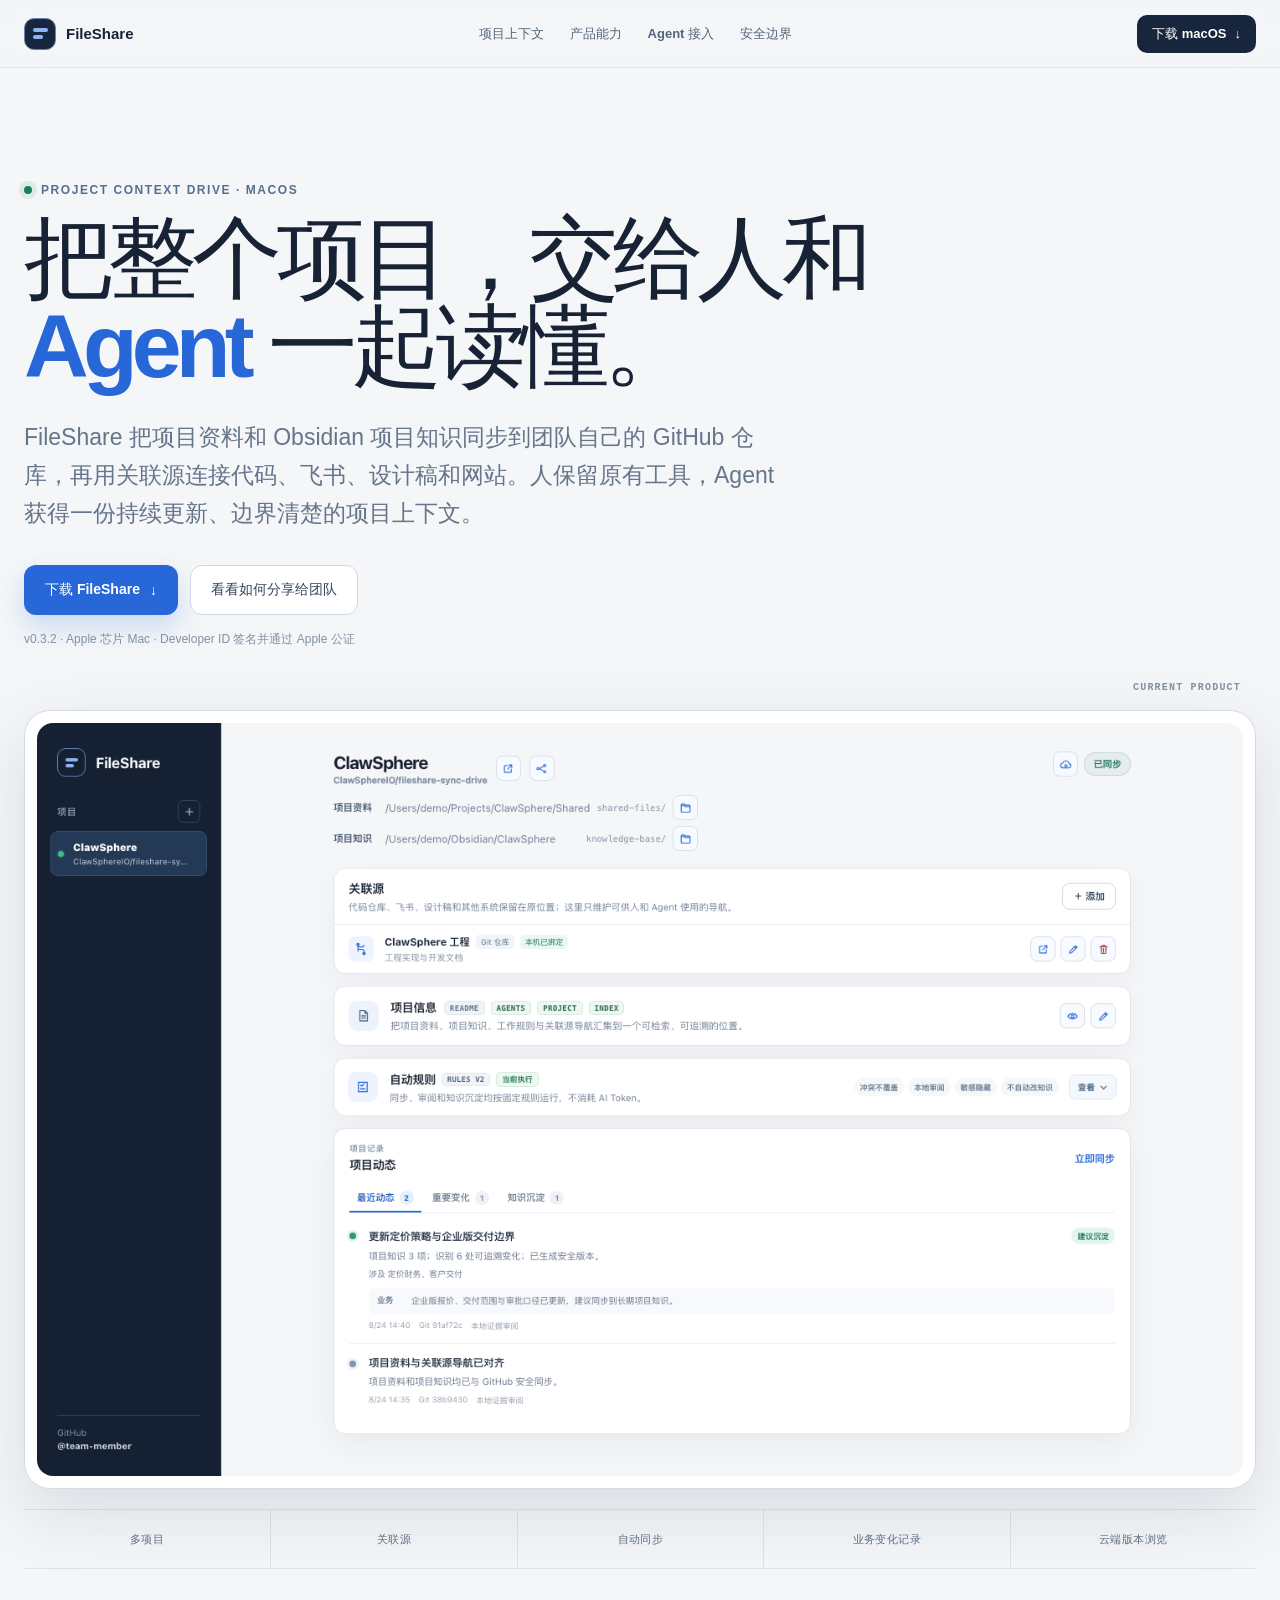
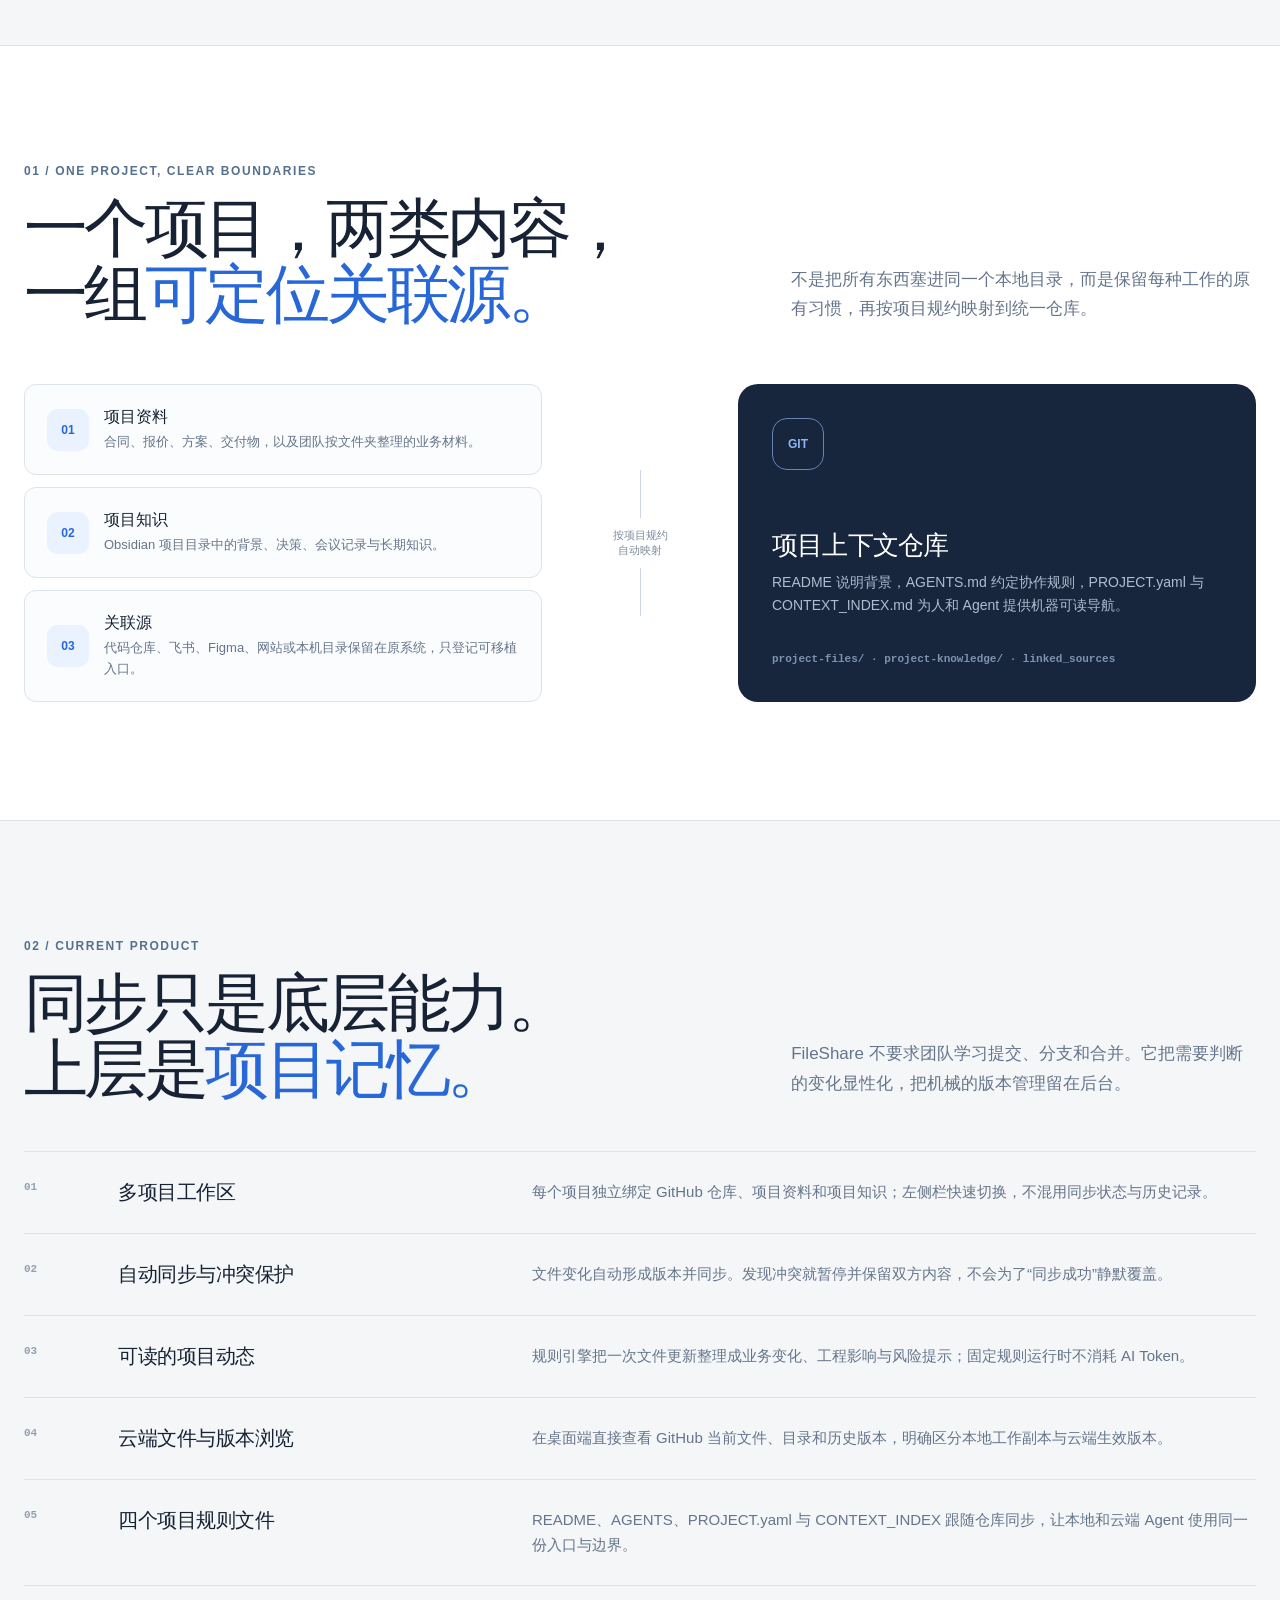
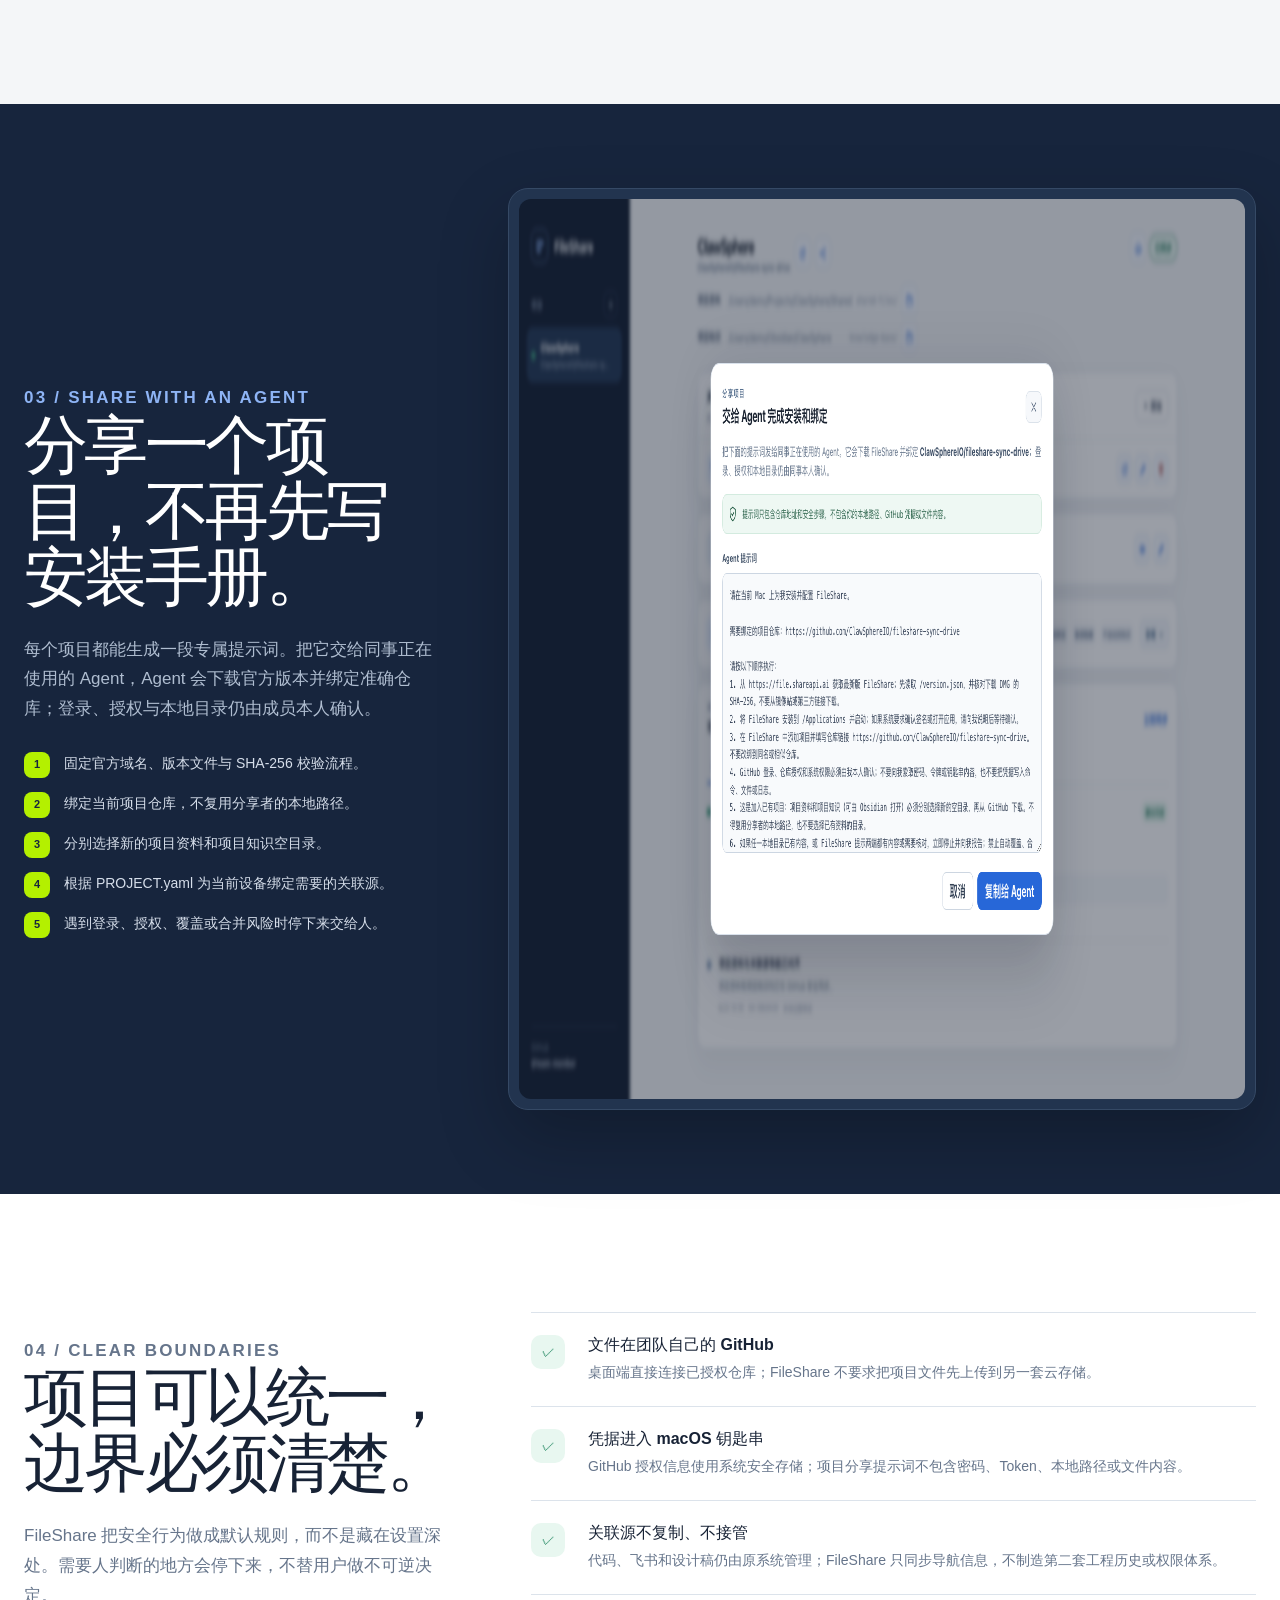
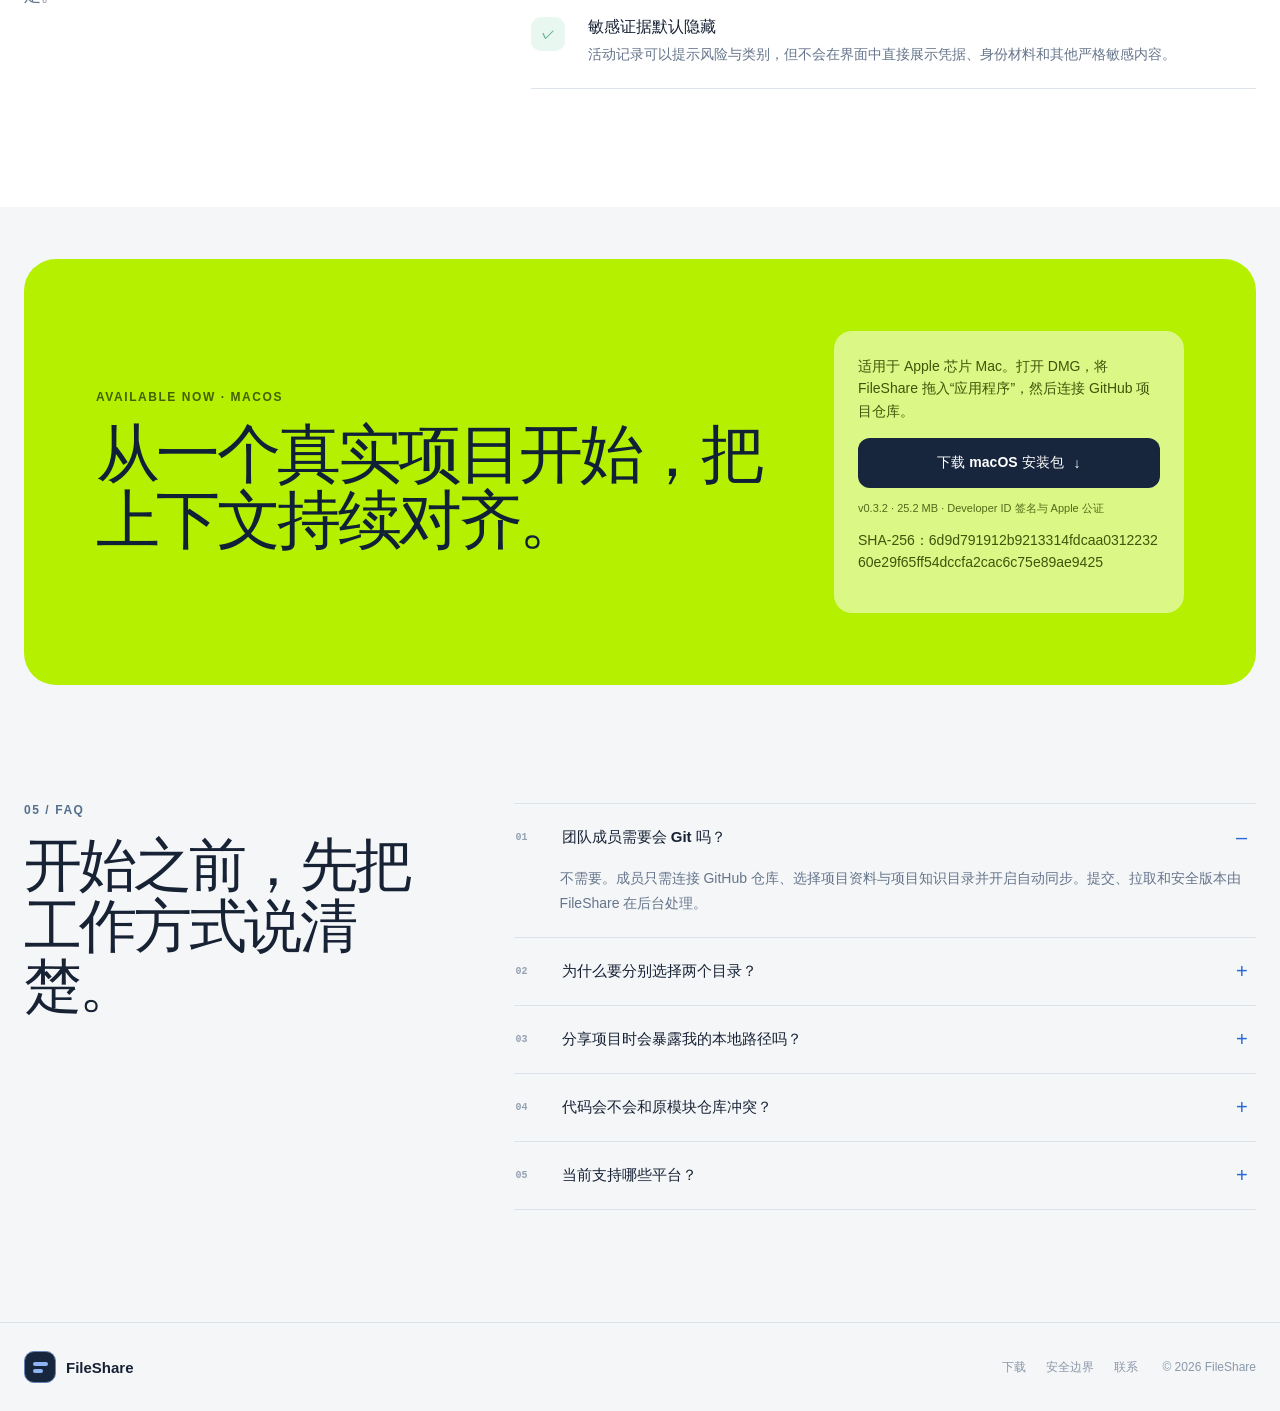
==== index.html @ 705766cf "Publish FileShare 0.3.2" ====
<!doctype html>
<html lang="zh-CN">
  <head>
    <meta charset="utf-8" />
    <meta name="viewport" content="width=device-width, initial-scale=1" />
    <meta
      http-equiv="Content-Security-Policy"
      content="default-src 'none'; style-src 'self'; img-src 'self' data:; connect-src 'self'; base-uri 'none'; form-action 'none'"
    />
    <meta name="referrer" content="no-referrer" />
    <meta name="theme-color" content="#17253d" />
    <meta
      name="description"
      content="FileShare 把项目资料与 Obsidian 项目知识同步到团队自己的 GitHub 仓库，并用关联源连接代码、飞书、设计稿和网站。"
    />
    <meta property="og:title" content="FileShare｜一个项目，一份完整上下文" />
    <meta
      property="og:description"
      content="项目资料、项目知识、项目规则和关联源导航，在同一个 GitHub 项目上下文中持续对齐，供团队成员与 AI Agent 使用。"
    />
    <meta property="og:type" content="website" />
    <meta property="og:locale" content="zh_CN" />
    <meta property="og:image" content="https://file.shareapi.ai/assets/project-overview.png" />
    <meta name="twitter:card" content="summary_large_image" />
    <link rel="icon" href="/favicon.svg" type="image/svg+xml" />
    <link rel="manifest" href="/app.webmanifest" />
    <title>FileShare｜一个项目，一份完整上下文</title>
  <link rel="stylesheet" href="/styles.css">
  </head>
  <body>
    <a class="skip-link" href="#content">跳到主要内容</a>
    <header class="site-header">
      <a class="brand" href="#top" aria-label="FileShare 首页">
        <span class="brand-mark" aria-hidden="true"><i></i><i></i></span>
        <span>FileShare</span>
      </a>
      <nav aria-label="主导航">
        <a href="#context">项目上下文</a>
        <a href="#product">产品能力</a>
        <a href="#agent">Agent 接入</a>
        <a href="#security">安全边界</a>
      </nav>
      <a class="header-download" href="/downloads/FileShare.dmg" download>下载 macOS <span>↓</span></a>
    </header>

    <main id="content">
      <section class="hero" id="top">
        <div class="container">
          <div class="hero-copy">
            <p class="eyebrow">Project context drive · macOS</p>
            <h1>把整个项目，交给人和 <em>Agent</em> 一起读懂。</h1>
            <p class="hero-lead">FileShare 把项目资料和 Obsidian 项目知识同步到团队自己的 GitHub 仓库，再用关联源连接代码、飞书、设计稿和网站。人保留原有工具，Agent 获得一份持续更新、边界清楚的项目上下文。</p>
            <div class="hero-actions">
              <a class="button button-primary" href="/downloads/FileShare.dmg" download>下载 FileShare <span>↓</span></a>
              <a class="button button-secondary" href="#agent">看看如何分享给团队</a>
            </div>
            <p class="release-note">v0.3.2 · Apple 芯片 Mac · Developer ID 签名并通过 Apple 公证</p>
          </div>
          <figure class="product-frame">
            <img src="/assets/project-overview.png" width="1440" height="900" alt="FileShare 当前产品界面，显示 ClawSphere 的项目资料、项目知识、关联源、自动规则与项目动态" />
          </figure>
          <div class="proof-strip" aria-label="当前产品能力">
            <span>多项目</span><span>关联源</span><span>自动同步</span><span>业务变化记录</span><span>云端版本浏览</span>
          </div>
        </div>
      </section>

      <section class="context-section" id="context">
        <div class="container">
          <div class="section-head">
            <div>
              <p class="section-label">01 / One project, clear boundaries</p>
              <h2>一个项目，两类内容，<br />一组<em>可定位关联源。</em></h2>
            </div>
            <p>不是把所有东西塞进同一个本地目录，而是保留每种工作的原有习惯，再按项目规约映射到统一仓库。</p>
          </div>
          <div class="context-map">
            <div class="context-sources">
              <article class="context-card"><span>01</span><div><b>项目资料</b><p>合同、报价、方案、交付物，以及团队按文件夹整理的业务材料。</p></div></article>
              <article class="context-card"><span>02</span><div><b>项目知识</b><p>Obsidian 项目目录中的背景、决策、会议记录与长期知识。</p></div></article>
              <article class="context-card"><span>03</span><div><b>关联源</b><p>代码仓库、飞书、Figma、网站或本机目录保留在原系统，只登记可移植入口。</p></div></article>
            </div>
            <div class="context-route">按项目规约<br />自动映射</div>
            <article class="repository-card">
              <div class="repo-mark">GIT</div>
              <div><h3>项目上下文仓库</h3><p>README 说明背景，AGENTS.md 约定协作规则，PROJECT.yaml 与 CONTEXT_INDEX.md 为人和 Agent 提供机器可读导航。</p></div>
              <small>project-files/ · project-knowledge/ · linked_sources</small>
            </article>
          </div>
        </div>
      </section>

      <section class="features-section" id="product">
        <div class="container">
          <div class="section-head">
            <div><p class="section-label">02 / Current product</p><h2>同步只是底层能力。<br />上层是<em>项目记忆。</em></h2></div>
            <p>FileShare 不要求团队学习提交、分支和合并。它把需要判断的变化显性化，把机械的版本管理留在后台。</p>
          </div>
          <div class="feature-list">
            <article class="feature-row"><span>01</span><h3>多项目工作区</h3><p>每个项目独立绑定 GitHub 仓库、项目资料和项目知识；左侧栏快速切换，不混用同步状态与历史记录。</p></article>
            <article class="feature-row"><span>02</span><h3>自动同步与冲突保护</h3><p>文件变化自动形成版本并同步。发现冲突就暂停并保留双方内容，不会为了“同步成功”静默覆盖。</p></article>
            <article class="feature-row"><span>03</span><h3>可读的项目动态</h3><p>规则引擎把一次文件更新整理成业务变化、工程影响与风险提示；固定规则运行时不消耗 AI Token。</p></article>
            <article class="feature-row"><span>04</span><h3>云端文件与版本浏览</h3><p>在桌面端直接查看 GitHub 当前文件、目录和历史版本，明确区分本地工作副本与云端生效版本。</p></article>
            <article class="feature-row"><span>05</span><h3>四个项目规则文件</h3><p>README、AGENTS、PROJECT.yaml 与 CONTEXT_INDEX 跟随仓库同步，让本地和云端 Agent 使用同一份入口与边界。</p></article>
          </div>
        </div>
      </section>

      <section class="agent-section" id="agent">
        <div class="container agent-grid">
          <div class="agent-copy">
            <p class="section-label">03 / Share with an Agent</p>
            <h2>分享一个项目，不再先写安装手册。</h2>
            <p>每个项目都能生成一段专属提示词。把它交给同事正在使用的 Agent，Agent 会下载官方版本并绑定准确仓库；登录、授权与本地目录仍由成员本人确认。</p>
            <ol class="agent-steps">
              <li>固定官方域名、版本文件与 SHA-256 校验流程。</li>
              <li>绑定当前项目仓库，不复用分享者的本地路径。</li>
              <li>分别选择新的项目资料和项目知识空目录。</li>
              <li>根据 PROJECT.yaml 为当前设备绑定需要的关联源。</li>
              <li>遇到登录、授权、覆盖或合并风险时停下来交给人。</li>
            </ol>
          </div>
          <figure class="agent-shot">
            <img src="/assets/project-agent-share.png" width="1440" height="900" alt="FileShare 项目分享窗口，显示可复制给 Agent 的安全安装与绑定提示词" />
          </figure>
        </div>
      </section>

      <section class="trust-section" id="security">
        <div class="container trust-grid">
          <div class="trust-copy">
            <p class="section-label">04 / Clear boundaries</p>
            <h2>项目可以统一，<br />边界必须清楚。</h2>
            <p>FileShare 把安全行为做成默认规则，而不是藏在设置深处。需要人判断的地方会停下来，不替用户做不可逆决定。</p>
          </div>
          <div class="trust-items">
            <article class="trust-item"><span>✓</span><div><b>文件在团队自己的 GitHub</b><p>桌面端直接连接已授权仓库；FileShare 不要求把项目文件先上传到另一套云存储。</p></div></article>
            <article class="trust-item"><span>✓</span><div><b>凭据进入 macOS 钥匙串</b><p>GitHub 授权信息使用系统安全存储；项目分享提示词不包含密码、Token、本地路径或文件内容。</p></div></article>
            <article class="trust-item"><span>✓</span><div><b>关联源不复制、不接管</b><p>代码、飞书和设计稿仍由原系统管理；FileShare 只同步导航信息，不制造第二套工程历史或权限体系。</p></div></article>
            <article class="trust-item"><span>✓</span><div><b>敏感证据默认隐藏</b><p>活动记录可以提示风险与类别，但不会在界面中直接展示凭据、身份材料和其他严格敏感内容。</p></div></article>
          </div>
        </div>
      </section>

      <section class="download-section" id="download">
        <div class="container">
          <div class="download-panel">
            <div class="download-copy"><p class="section-label">Available now · macOS</p><h2>从一个真实项目开始，把上下文持续对齐。</h2></div>
            <div class="download-action">
              <p>适用于 Apple 芯片 Mac。打开 DMG，将 FileShare 拖入“应用程序”，然后连接 GitHub 项目仓库。</p>
              <a class="button" href="/downloads/FileShare.dmg" download>下载 macOS 安装包 <span>↓</span></a>
              <small>v0.3.2 · 25.2 MB · Developer ID 签名与 Apple 公证</small>
              <p class="checksum">SHA-256：6d9d791912b9213314fdcaa031223260e29f65ff54dccfa2cac6c75e89ae9425</p>
            </div>
          </div>
        </div>
      </section>

      <section class="faq-section" id="faq">
        <div class="container faq-grid">
          <div><p class="section-label">05 / FAQ</p><h2>开始之前，先把工作方式说清楚。</h2></div>
          <div class="faq-list">
            <details open><summary><span>01</span>团队成员需要会 Git 吗？</summary><p>不需要。成员只需连接 GitHub 仓库、选择项目资料与项目知识目录并开启自动同步。提交、拉取和安全版本由 FileShare 在后台处理。</p></details>
            <details><summary><span>02</span>为什么要分别选择两个目录？</summary><p>项目资料对应人类按文件夹整理的业务材料，项目知识对应可由 Obsidian 直接打开的 Markdown 项目目录。两者用途和协作方式不同，但都会进入同一份项目上下文。</p></details>
            <details><summary><span>03</span>分享项目时会暴露我的本地路径吗？</summary><p>不会。分享提示词只包含官方下载安装流程、当前 GitHub 仓库、可移植的关联源地址和安全步骤。新成员在自己的电脑上重新选择两个目录并单独绑定本机来源。</p></details>
            <details><summary><span>04</span>代码会不会和原模块仓库冲突？</summary><p>不会。代码仓库作为关联源保留在原 Git 工作流中，FileShare 不复制代码、不执行工程提交，只通过 PROJECT.yaml 帮助人和 Agent 定位。</p></details>
            <details><summary><span>05</span>当前支持哪些平台？</summary><p>当前正式发布 Apple 芯片 Mac 版本，安装包经过 Developer ID 签名和 Apple 公证。其他平台会在完成同等级别的安装与同步验收后发布。</p></details>
          </div>
        </div>
      </section>
    </main>

    <footer>
      <a class="brand" href="#top"><span class="brand-mark" aria-hidden="true"><i></i><i></i></span><span>FileShare</span></a>
      <div class="footer-links"><a href="/downloads/FileShare.dmg">下载</a><a href="#security">安全边界</a><a href="mailto:github@clawsphere.cn">联系</a></div>
      <span>© 2026 FileShare</span>
    </footer>
  </body>
</html>
---- styles.css ----
:root {
        color-scheme: light;
        font-family:
          Inter, ui-sans-serif, -apple-system, BlinkMacSystemFont, "SF Pro Text",
          "PingFang SC", "Helvetica Neue", sans-serif;
        color: #172235;
        background: #f4f6f8;
        font-synthesis: none;
        --ink: #172235;
        --muted: #66758b;
        --line: #dce3eb;
        --surface: #ffffff;
        --navy: #17253d;
        --navy-soft: #223653;
        --blue: #2767d8;
        --blue-soft: #eaf2ff;
        --green: #16805a;
        --green-soft: #e8f7f0;
        --lime: #b4f000;
        --radius-small: 12px;
        --radius-medium: 20px;
        --radius-large: 32px;
        --shadow: 0 24px 70px rgba(24, 37, 61, 0.12);
      }

      * { box-sizing: border-box; }
      html { scroll-behavior: smooth; }
      body { margin: 0; min-width: 320px; background: #f4f6f8; }
      body, button, a { -webkit-font-smoothing: antialiased; }
      a { color: inherit; }
      img { max-width: 100%; }
      .skip-link { position: fixed; top: -80px; left: 20px; z-index: 20; padding: 10px 14px; color: #fff; background: var(--navy); border-radius: 8px; }
      .skip-link:focus { top: 16px; }
      .container { width: min(calc(100% - 48px), 1240px); margin-inline: auto; }
      .site-header {
        position: sticky;
        top: 0;
        z-index: 10;
        display: flex;
        align-items: center;
        justify-content: space-between;
        min-height: 68px;
        padding: 0 max(24px, calc((100vw - 1240px) / 2));
        border-bottom: 1px solid rgba(220, 227, 235, 0.82);
        background: rgba(244, 246, 248, 0.9);
        backdrop-filter: blur(18px);
      }
      .brand { display: inline-flex; align-items: center; gap: 10px; color: var(--ink); font-size: 15px; font-weight: 800; text-decoration: none; }
      .brand-mark { width: 32px; height: 32px; display: grid; place-content: center; gap: 3px; border: 1px solid #6684b6; border-radius: 10px; background: var(--navy); }
      .brand-mark i { display: block; width: 15px; height: 4px; border-radius: 4px; background: #8eb4f5; }
      .brand-mark i:last-child { width: 10px; }
      nav { display: flex; align-items: center; gap: 26px; }
      nav a { color: #56657a; font-size: 13px; font-weight: 650; text-decoration: none; }
      nav a:hover { color: var(--ink); }
      .header-download { min-height: 38px; padding: 0 15px; display: inline-flex; align-items: center; gap: 8px; color: #fff; background: var(--navy); border-radius: 10px; font-size: 13px; font-weight: 760; text-decoration: none; }
      .header-download:hover { background: #243957; }
      a:focus-visible, summary:focus-visible { outline: 3px solid rgba(39, 103, 216, 0.28); outline-offset: 3px; }

      .hero { padding: clamp(74px, 9vw, 128px) 0 76px; overflow: hidden; }
      .hero-copy { max-width: 970px; }
      .eyebrow, .section-label { margin: 0 0 18px; color: #55708f; font-size: 12px; font-weight: 820; letter-spacing: 0.13em; text-transform: uppercase; }
      .eyebrow { display: flex; align-items: center; gap: 9px; }
      .eyebrow::before { content: ""; width: 8px; height: 8px; border-radius: 50%; background: var(--green); box-shadow: 0 0 0 5px rgba(22, 128, 90, 0.1); }
      h1, h2, h3, p { margin-top: 0; }
      h1 { max-width: 950px; margin-bottom: 28px; font-size: clamp(48px, 7vw, 92px); line-height: 0.98; letter-spacing: -0.065em; }
      h1 em, h2 em { color: var(--blue); font-style: normal; }
      .hero-lead { max-width: 760px; margin-bottom: 32px; color: var(--muted); font-size: clamp(18px, 2vw, 23px); line-height: 1.65; }
      .hero-actions { display: flex; align-items: center; gap: 12px; flex-wrap: wrap; }
      .button { min-height: 50px; padding: 0 20px; display: inline-flex; align-items: center; justify-content: center; gap: 10px; border: 1px solid transparent; border-radius: 12px; font-size: 14px; font-weight: 780; text-decoration: none; transition: transform 150ms ease, background 150ms ease, border-color 150ms ease; }
      .button:hover { transform: translateY(-1px); }
      .button-primary { color: #fff; background: var(--blue); box-shadow: 0 12px 26px rgba(39, 103, 216, 0.2); }
      .button-primary:hover { background: #205bbf; }
      .button-secondary { color: #35465d; background: #fff; border-color: #cfd8e3; }
      .button-secondary:hover { border-color: #9fb2c8; }
      .release-note { margin: 16px 0 0; color: #8390a1; font-size: 12px; }
      .product-frame { position: relative; margin: 62px 0 0; padding: 12px; border: 1px solid #d4dce6; border-radius: 26px; background: #fff; box-shadow: var(--shadow); }
      .product-frame::before { content: "CURRENT PRODUCT"; position: absolute; top: -28px; right: 14px; color: #8390a1; font: 740 10px/1 ui-monospace, SFMono-Regular, Menlo, monospace; letter-spacing: 0.12em; }
      .product-frame img { display: block; width: 100%; height: auto; border-radius: 16px; background: #eef2f6; }
      .proof-strip { margin-top: 20px; display: grid; grid-template-columns: repeat(5, 1fr); border-block: 1px solid var(--line); }
      .proof-strip span { min-height: 58px; display: grid; place-content: center; color: #617087; border-left: 1px solid var(--line); font-size: 11px; font-weight: 760; letter-spacing: 0.04em; white-space: nowrap; }
      .proof-strip span:first-child { border-left: 0; }

      section { scroll-margin-top: 76px; }
      .section-head { display: grid; grid-template-columns: minmax(0, 1.2fr) minmax(300px, 0.8fr); gap: 70px; align-items: end; }
      .section-head h2, .agent-copy h2, .trust-copy h2, .download-copy h2 { margin-bottom: 0; font-size: clamp(38px, 5vw, 66px); line-height: 1.03; letter-spacing: -0.055em; }
      .section-head > p { margin-bottom: 4px; color: var(--muted); font-size: 17px; line-height: 1.75; }

      .context-section { padding: 118px 0; background: #fff; border-block: 1px solid var(--line); }
      .context-map { margin-top: 56px; display: grid; grid-template-columns: minmax(0, 1fr) 160px minmax(0, 1fr); gap: 18px; align-items: stretch; }
      .context-sources { display: grid; gap: 12px; }
      .context-card { padding: 22px; display: grid; grid-template-columns: 42px minmax(0, 1fr); gap: 15px; align-items: center; border: 1px solid var(--line); border-radius: var(--radius-small); background: #fbfcfd; }
      .context-card > span { width: 42px; height: 42px; display: grid; place-content: center; color: var(--blue); background: var(--blue-soft); border-radius: 11px; font-size: 12px; font-weight: 840; }
      .context-card b { display: block; font-size: 16px; }
      .context-card p { margin: 4px 0 0; color: var(--muted); font-size: 13px; line-height: 1.55; }
      .context-route { display: grid; place-content: center; justify-items: center; gap: 10px; color: #7c8b9f; font-size: 11px; font-weight: 750; text-align: center; }
      .context-route::before, .context-route::after { content: ""; width: 1px; height: 48px; background: #cbd6e2; }
      .repository-card { padding: 34px; display: flex; flex-direction: column; justify-content: space-between; border-radius: var(--radius-medium); color: #fff; background: var(--navy); }
      .repository-card .repo-mark { width: 52px; height: 52px; display: grid; place-content: center; border: 1px solid #6684b6; border-radius: 15px; color: #8eb4f5; font-size: 12px; font-weight: 840; }
      .repository-card h3 { margin: 38px 0 8px; font-size: 26px; letter-spacing: -0.03em; }
      .repository-card p { color: #afbdd0; font-size: 14px; line-height: 1.65; }
      .repository-card small { color: #7f93ae; font: 650 11px/1.5 ui-monospace, SFMono-Regular, Menlo, monospace; }

      .features-section { padding: 118px 0; }
      .feature-list { margin-top: 48px; border-top: 1px solid var(--line); }
      .feature-row { padding: 27px 0; display: grid; grid-template-columns: 70px minmax(220px, 0.7fr) minmax(300px, 1.3fr); gap: 24px; border-bottom: 1px solid var(--line); }
      .feature-row > span { color: #95a1b1; font: 700 11px/1.5 ui-monospace, SFMono-Regular, Menlo, monospace; }
      .feature-row h3 { margin: 0; font-size: 20px; letter-spacing: -0.025em; }
      .feature-row p { margin: 0; color: var(--muted); font-size: 15px; line-height: 1.7; }

      .agent-section { padding: 84px 0; color: #fff; background: var(--navy); }
      .agent-grid { display: grid; grid-template-columns: minmax(320px, 0.72fr) minmax(0, 1.28fr); gap: 64px; align-items: center; }
      .agent-copy .section-label { color: #8eb4f5; }
      .agent-copy h2 { max-width: 540px; }
      .agent-copy > p { margin: 24px 0 0; color: #afbdd0; font-size: 17px; line-height: 1.75; }
      .agent-steps { margin: 28px 0 0; padding: 0; display: grid; gap: 14px; list-style: none; counter-reset: agent; }
      .agent-steps li { counter-increment: agent; display: grid; grid-template-columns: 28px minmax(0, 1fr); gap: 12px; color: #d6deea; font-size: 14px; line-height: 1.6; }
      .agent-steps li::before { content: counter(agent); width: 26px; height: 26px; display: grid; place-content: center; color: #17253d; background: var(--lime); border-radius: 8px; font-size: 11px; font-weight: 850; }
      .agent-shot { margin: 0; padding: 10px; border: 1px solid #354965; border-radius: 20px; background: #22344f; box-shadow: 0 28px 70px rgba(0, 0, 0, 0.24); }
      .agent-shot img { display: block; width: 100%; border-radius: 12px; }

      .trust-section { padding: 118px 0; background: #fff; }
      .trust-grid { display: grid; grid-template-columns: minmax(300px, 0.75fr) minmax(0, 1.25fr); gap: 72px; }
      .trust-copy p { margin: 24px 0 0; color: var(--muted); font-size: 17px; line-height: 1.75; }
      .trust-items { border-top: 1px solid var(--line); }
      .trust-item { padding: 22px 0; display: grid; grid-template-columns: 42px minmax(0, 1fr); gap: 15px; border-bottom: 1px solid var(--line); }
      .trust-item > span { width: 34px; height: 34px; display: grid; place-content: center; color: var(--green); background: var(--green-soft); border-radius: 10px; font-size: 13px; font-weight: 850; }
      .trust-item b { display: block; font-size: 16px; }
      .trust-item p { margin: 5px 0 0; color: var(--muted); font-size: 14px; line-height: 1.65; }

      .download-section { padding: 52px 0 118px; }
      .download-panel { padding: clamp(34px, 6vw, 72px); display: grid; grid-template-columns: minmax(0, 1fr) 350px; gap: 60px; align-items: center; border-radius: var(--radius-large); color: #102037; background: var(--lime); }
      .download-copy .section-label { color: #456000; }
      .download-copy h2 { max-width: 690px; }
      .download-action { padding: 24px; border-radius: 18px; background: rgba(255, 255, 255, 0.52); }
      .download-action p { margin-bottom: 16px; color: #3f550a; font-size: 14px; line-height: 1.6; }
      .download-action .button { width: 100%; color: #fff; background: var(--navy); }
      .download-action small { display: block; margin-top: 12px; color: #536b1b; font-size: 11px; line-height: 1.5; }
      .checksum { margin: 12px 0 0; color: #668328; font-size: 9px; line-height: 1.5; word-break: break-all; }

      .faq-section { padding: 0 0 112px; }
      .faq-grid { display: grid; grid-template-columns: minmax(280px, 0.72fr) minmax(0, 1.28fr); gap: 72px; }
      .faq-grid h2 { max-width: 500px; margin: 0; font-size: clamp(36px, 4.5vw, 60px); line-height: 1.05; letter-spacing: -0.05em; }
      .faq-list { border-top: 1px solid var(--line); }
      details { border-bottom: 1px solid var(--line); }
      summary { padding: 22px 2px; display: grid; grid-template-columns: 34px minmax(0, 1fr) 18px; gap: 12px; align-items: center; cursor: pointer; font-size: 15px; font-weight: 740; list-style: none; }
      summary::-webkit-details-marker { display: none; }
      summary span { color: #95a1b1; font: 700 10px/1 ui-monospace, SFMono-Regular, Menlo, monospace; }
      summary::after { content: "+"; color: var(--blue); font-size: 20px; font-weight: 500; }
      details[open] summary::after { content: "–"; }
      details p { margin: -5px 0 22px 46px; color: var(--muted); font-size: 14px; line-height: 1.75; }

      footer { padding: 28px max(24px, calc((100vw - 1240px) / 2)); display: grid; grid-template-columns: 1fr auto auto; gap: 24px; align-items: center; color: #8b98a9; border-top: 1px solid var(--line); font-size: 12px; }
      .footer-links { display: flex; gap: 20px; }
      .footer-links a { text-decoration: none; }
      .footer-links a:hover { color: var(--ink); }

      @media (max-width: 900px) {
        nav { display: none; }
        .section-head, .agent-grid, .trust-grid, .download-panel, .faq-grid { grid-template-columns: 1fr; gap: 34px; }
        .context-map { grid-template-columns: 1fr; }
        .context-route { grid-template-columns: 48px auto 48px; }
        .context-route::before, .context-route::after { width: 48px; height: 1px; }
        .feature-row { grid-template-columns: 44px minmax(220px, 0.7fr) minmax(260px, 1.3fr); }
        .proof-strip { grid-template-columns: repeat(3, 1fr); }
        .proof-strip span:nth-child(4) { border-left: 0; }
        .download-action { max-width: 500px; }
      }
      @media (max-width: 700px) {
        .feature-row { grid-template-columns: 38px minmax(0, 1fr); gap: 14px; }
        .feature-row p { grid-column: 2; }
      }
      @media (max-width: 620px) {
        .container { width: min(calc(100% - 32px), 1240px); }
        .site-header { min-height: 60px; padding-inline: 16px; }
        .brand { font-size: 14px; }
        .header-download { min-height: 36px; padding-inline: 12px; font-size: 12px; }
        .hero { padding-top: 64px; }
        h1 { font-size: clamp(43px, 15vw, 64px); }
        .hero-lead { font-size: 17px; }
        .hero-actions .button { width: 100%; }
        .product-frame { margin-top: 50px; padding: 6px; border-radius: 17px; }
        .product-frame img { border-radius: 11px; }
        .proof-strip { grid-template-columns: 1fr 1fr; }
        .proof-strip span:nth-child(odd) { border-left: 0; }
        .proof-strip span:nth-child(4) { border-left: 1px solid var(--line); }
        .context-section, .features-section, .trust-section { padding: 84px 0; }
        .feature-row h3 { font-size: 18px; }
        .agent-section { padding: 72px 0; }
        .download-section { padding-bottom: 84px; }
        .download-panel { padding: 30px 22px; border-radius: 22px; }
        details p { margin-left: 0; }
        footer { grid-template-columns: 1fr; }
      }
      @media (prefers-reduced-motion: reduce) {
        html { scroll-behavior: auto; }
        .button { transition: none; }
      }
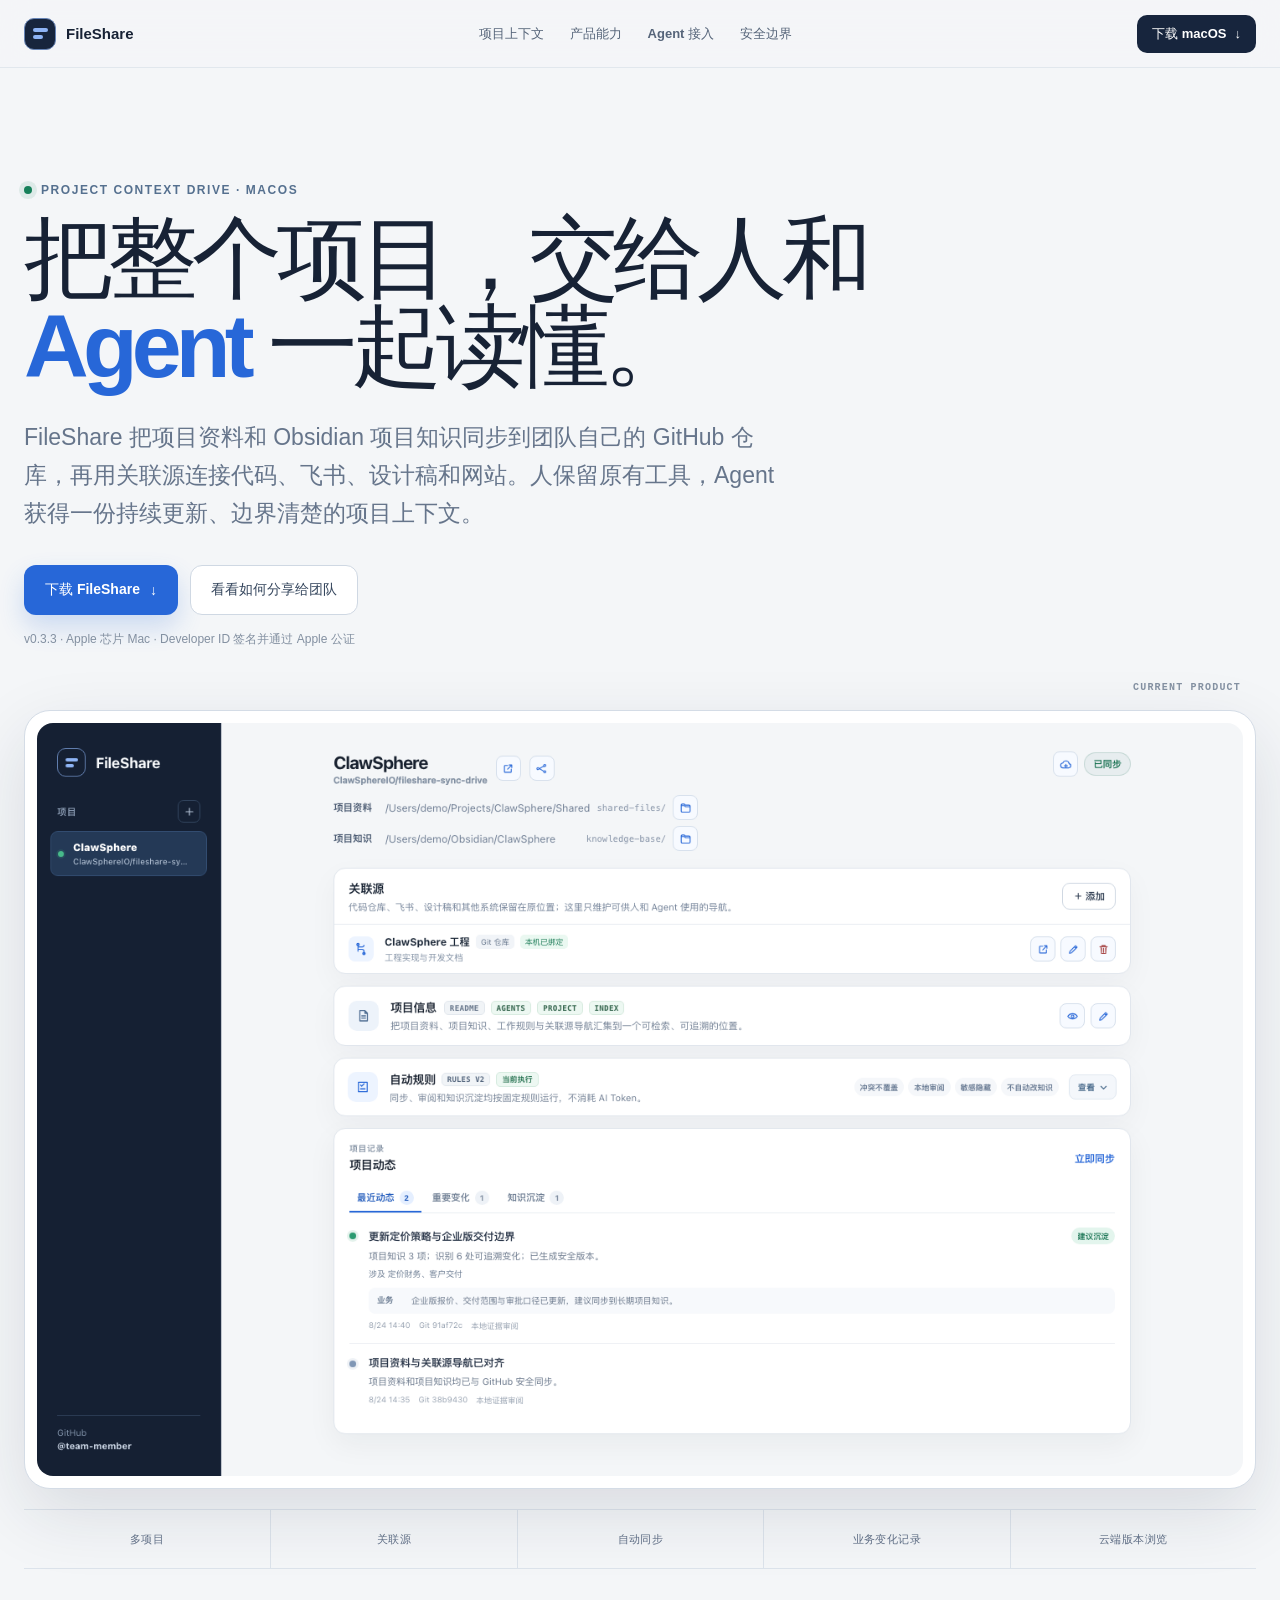
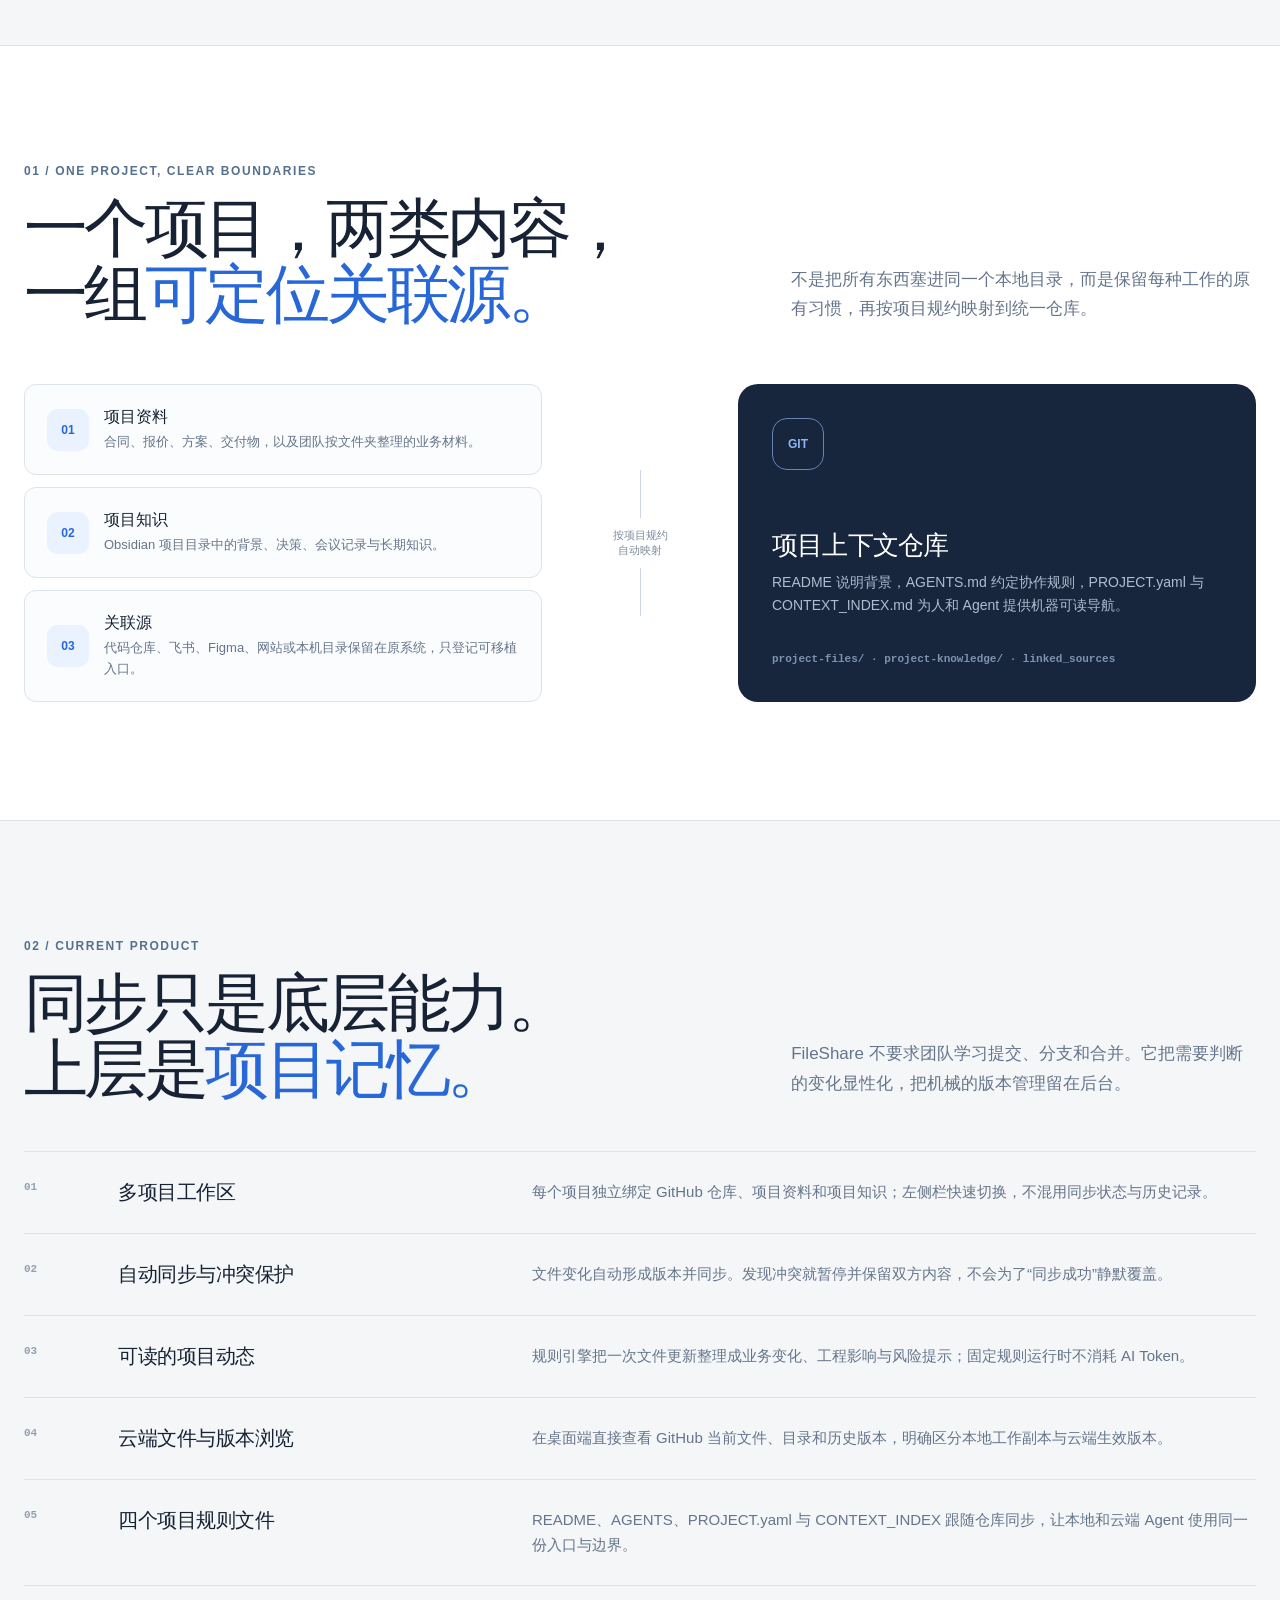
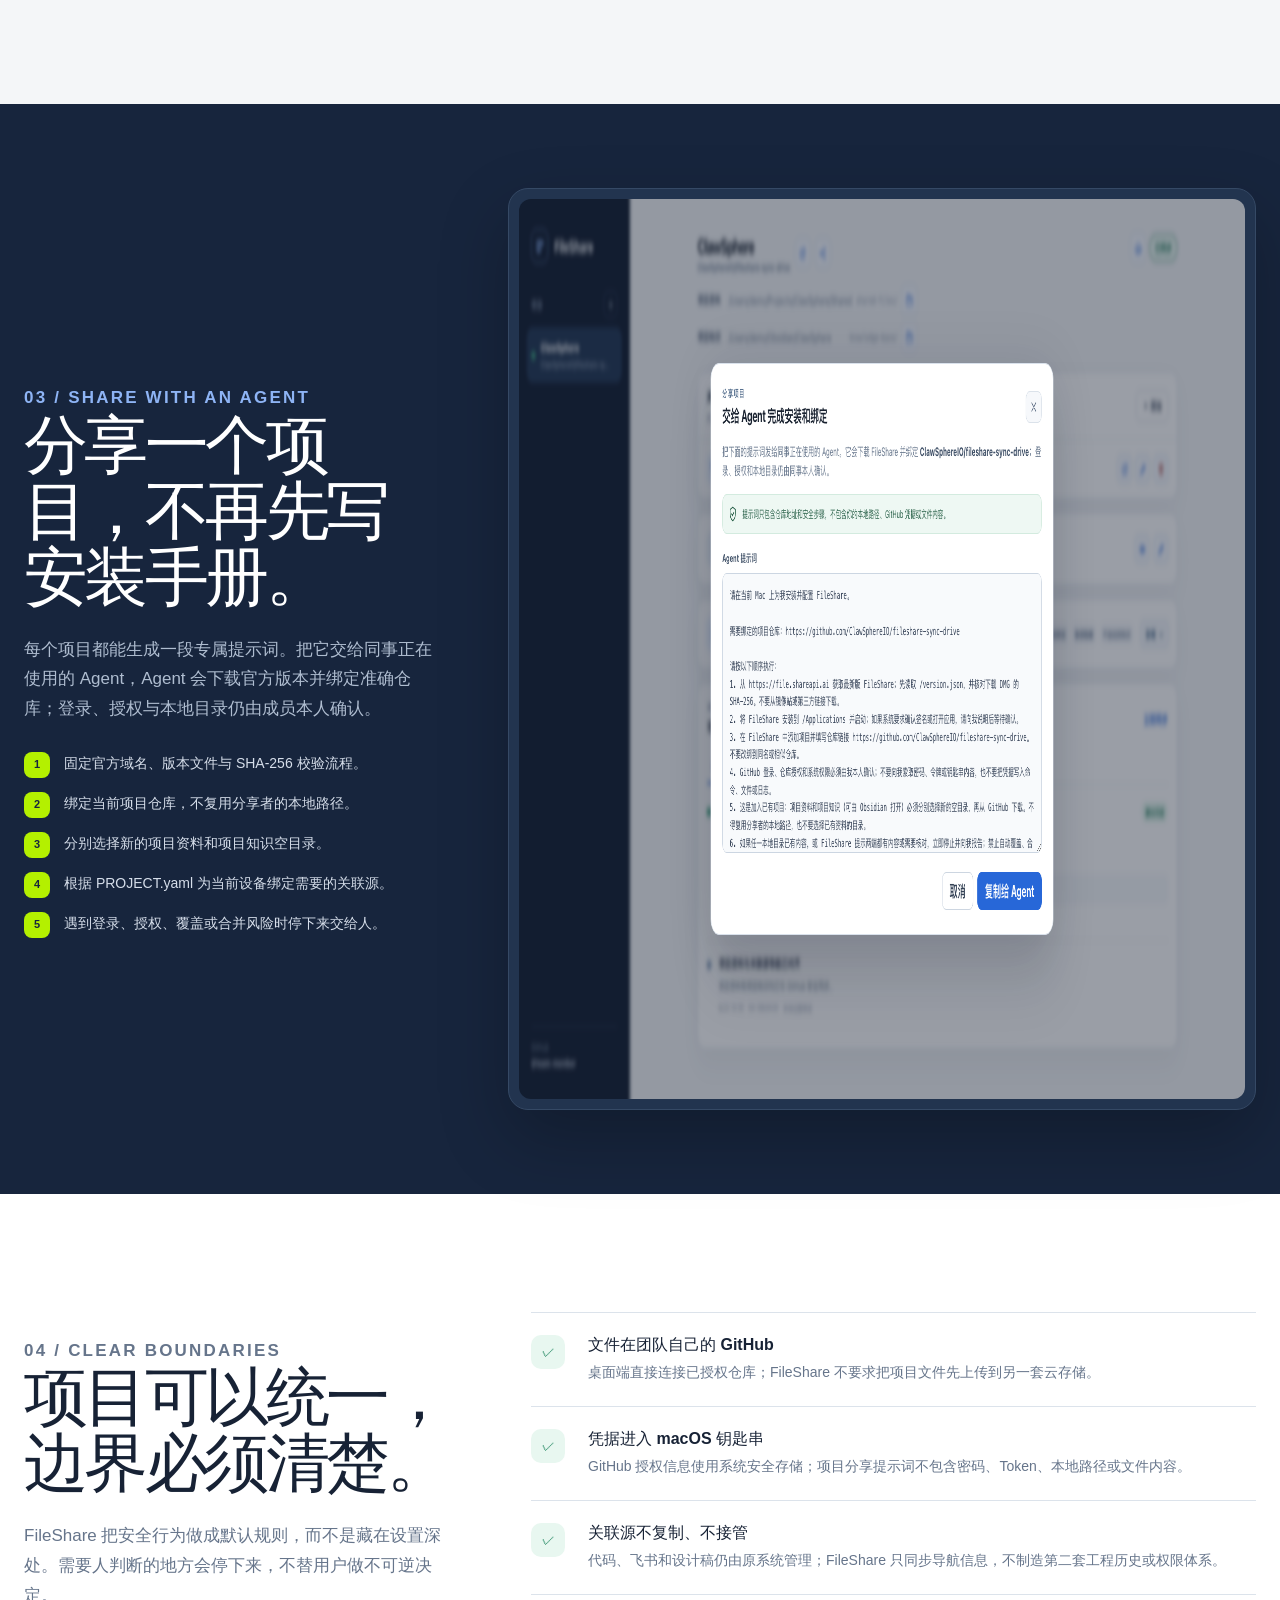
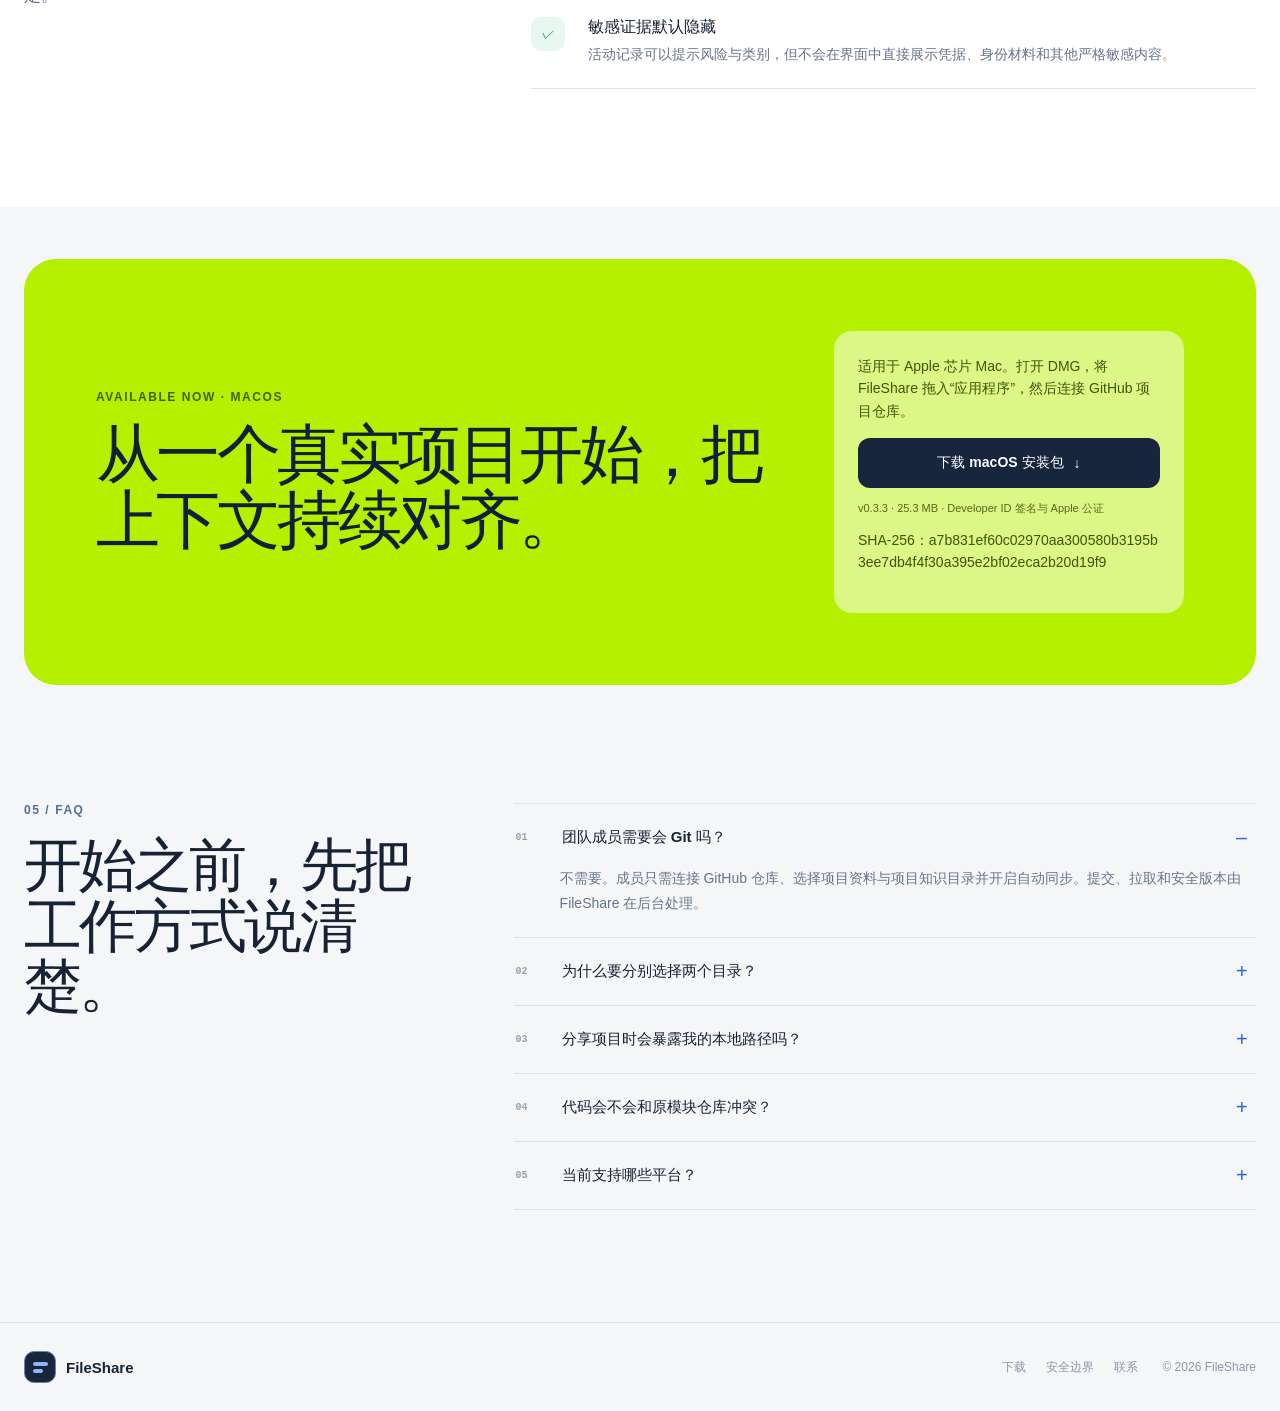
==== commit 29ffd1c5: "Publish FileShare 0.3.3" ====
--- a/index.html
+++ b/index.html
@@ -54,7 +54,7 @@
               <a class="button button-primary" href="/downloads/FileShare.dmg" download>下载 FileShare <span>↓</span></a>
               <a class="button button-secondary" href="#agent">看看如何分享给团队</a>
             </div>
-            <p class="release-note">v0.3.2 · Apple 芯片 Mac · Developer ID 签名并通过 Apple 公证</p>
+            <p class="release-note">v0.3.3 · Apple 芯片 Mac · Developer ID 签名并通过 Apple 公证</p>
           </div>
           <figure class="product-frame">
             <img src="/assets/project-overview.png" width="1440" height="900" alt="FileShare 当前产品界面，显示 ClawSphere 的项目资料、项目知识、关联源、自动规则与项目动态" />
@@ -149,8 +149,8 @@
             <div class="download-action">
               <p>适用于 Apple 芯片 Mac。打开 DMG，将 FileShare 拖入“应用程序”，然后连接 GitHub 项目仓库。</p>
               <a class="button" href="/downloads/FileShare.dmg" download>下载 macOS 安装包 <span>↓</span></a>
-              <small>v0.3.2 · 25.2 MB · Developer ID 签名与 Apple 公证</small>
-              <p class="checksum">SHA-256：6d9d791912b9213314fdcaa031223260e29f65ff54dccfa2cac6c75e89ae9425</p>
+              <small>v0.3.3 · 25.3 MB · Developer ID 签名与 Apple 公证</small>
+              <p class="checksum">SHA-256：a7b831ef60c02970aa300580b3195b3ee7db4f4f30a395e2bf02eca2b20d19f9</p>
             </div>
           </div>
         </div>
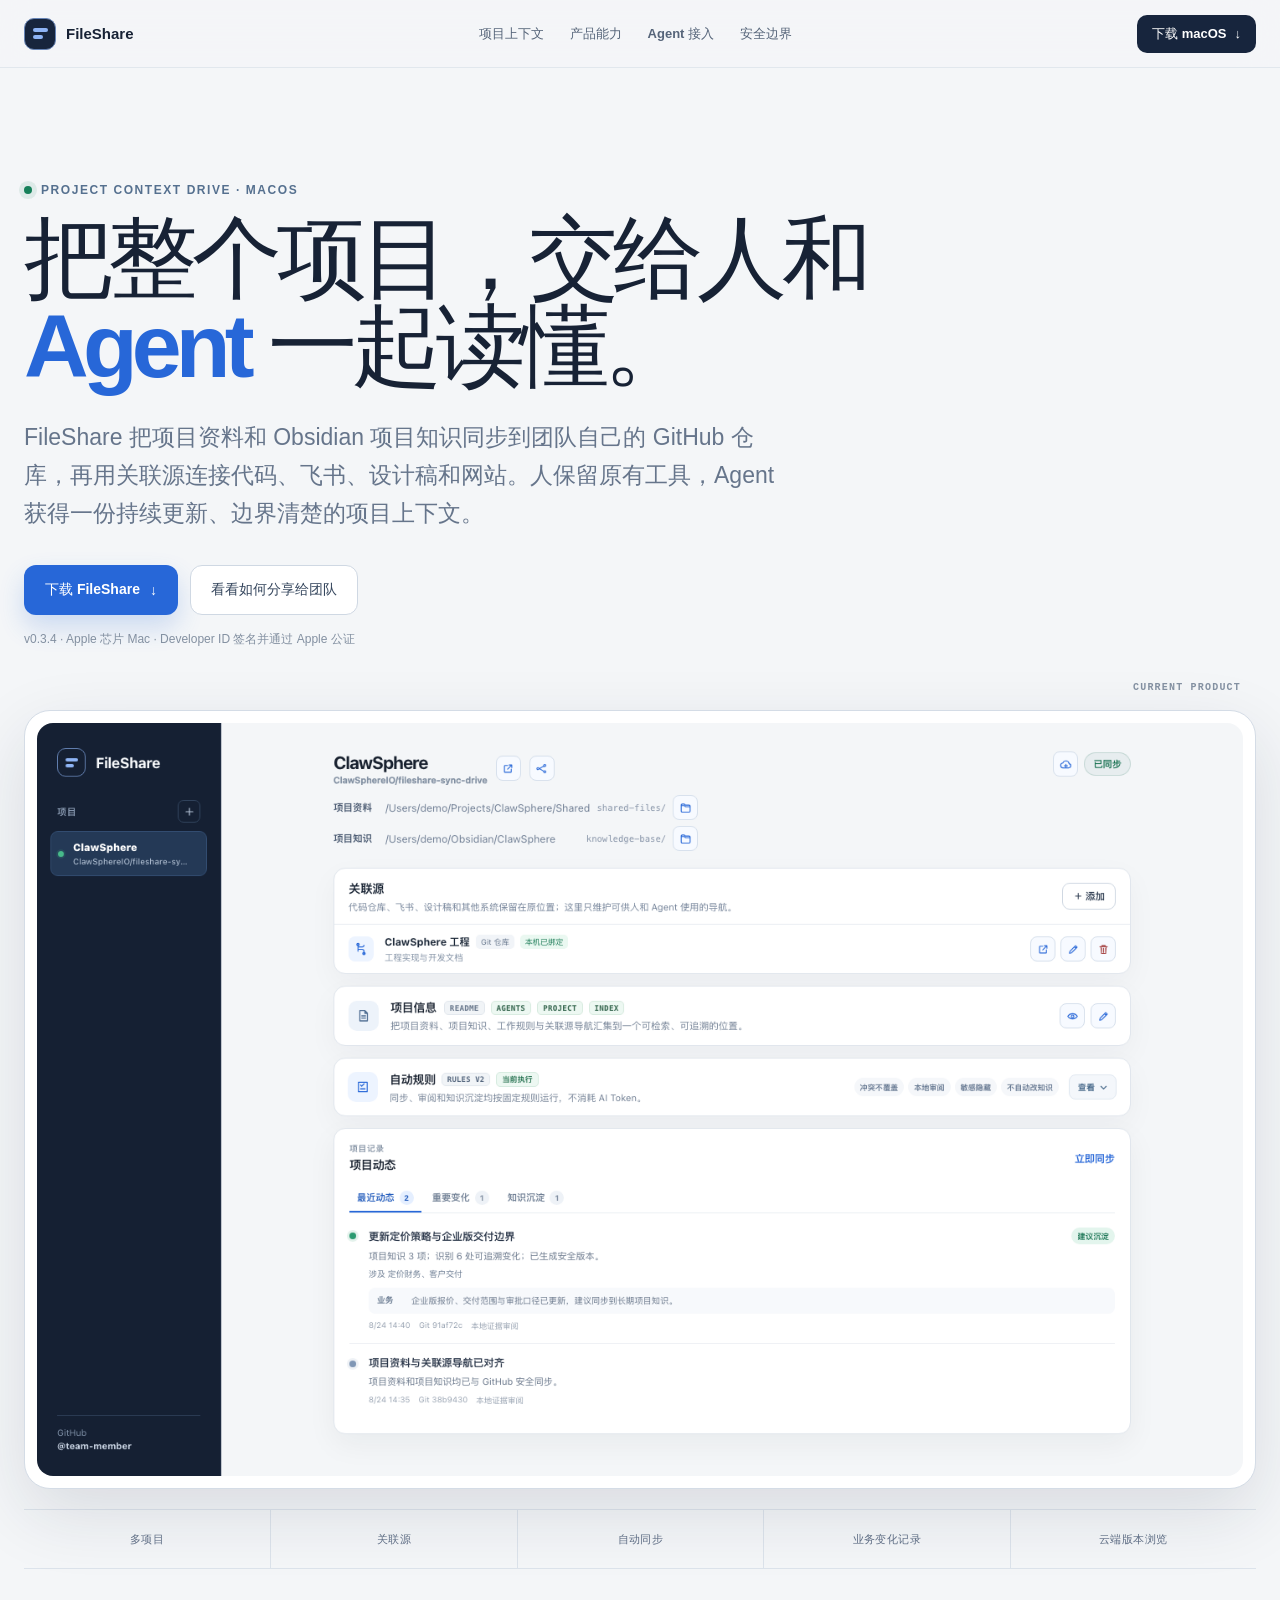
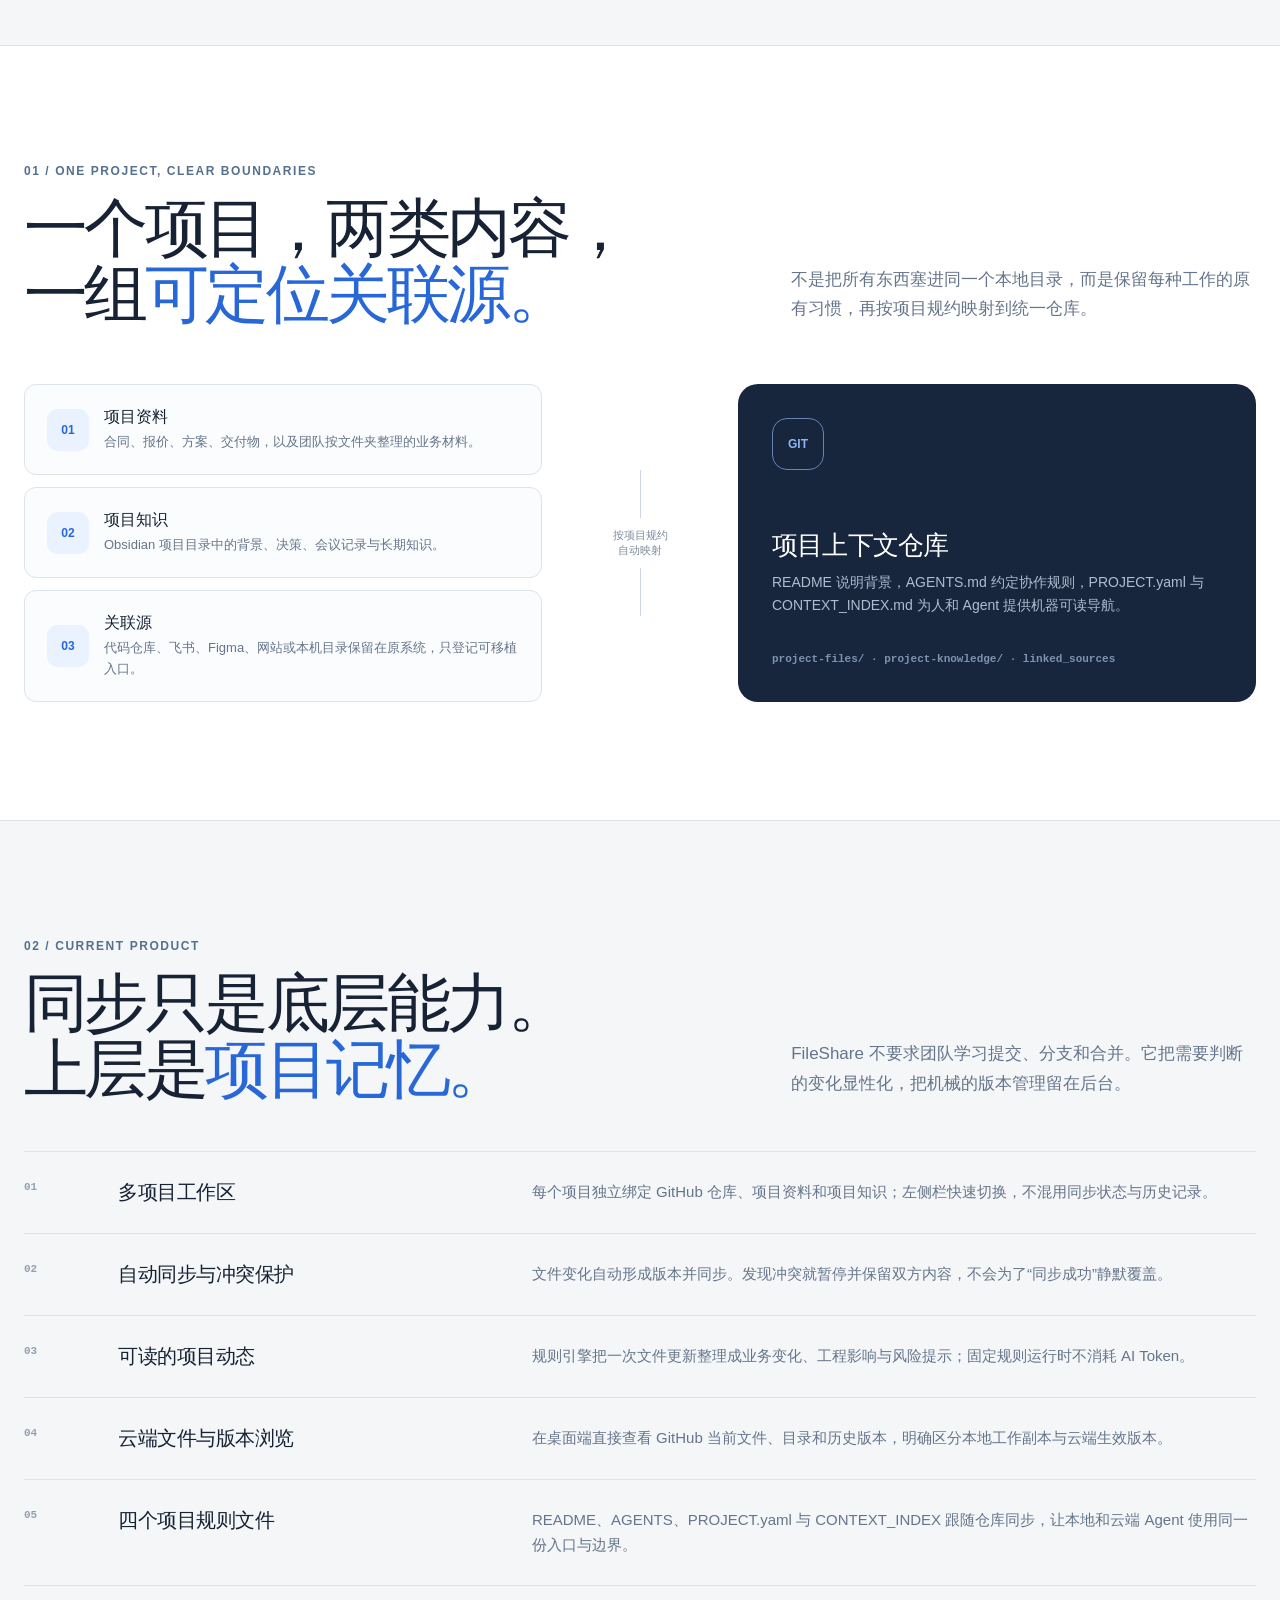
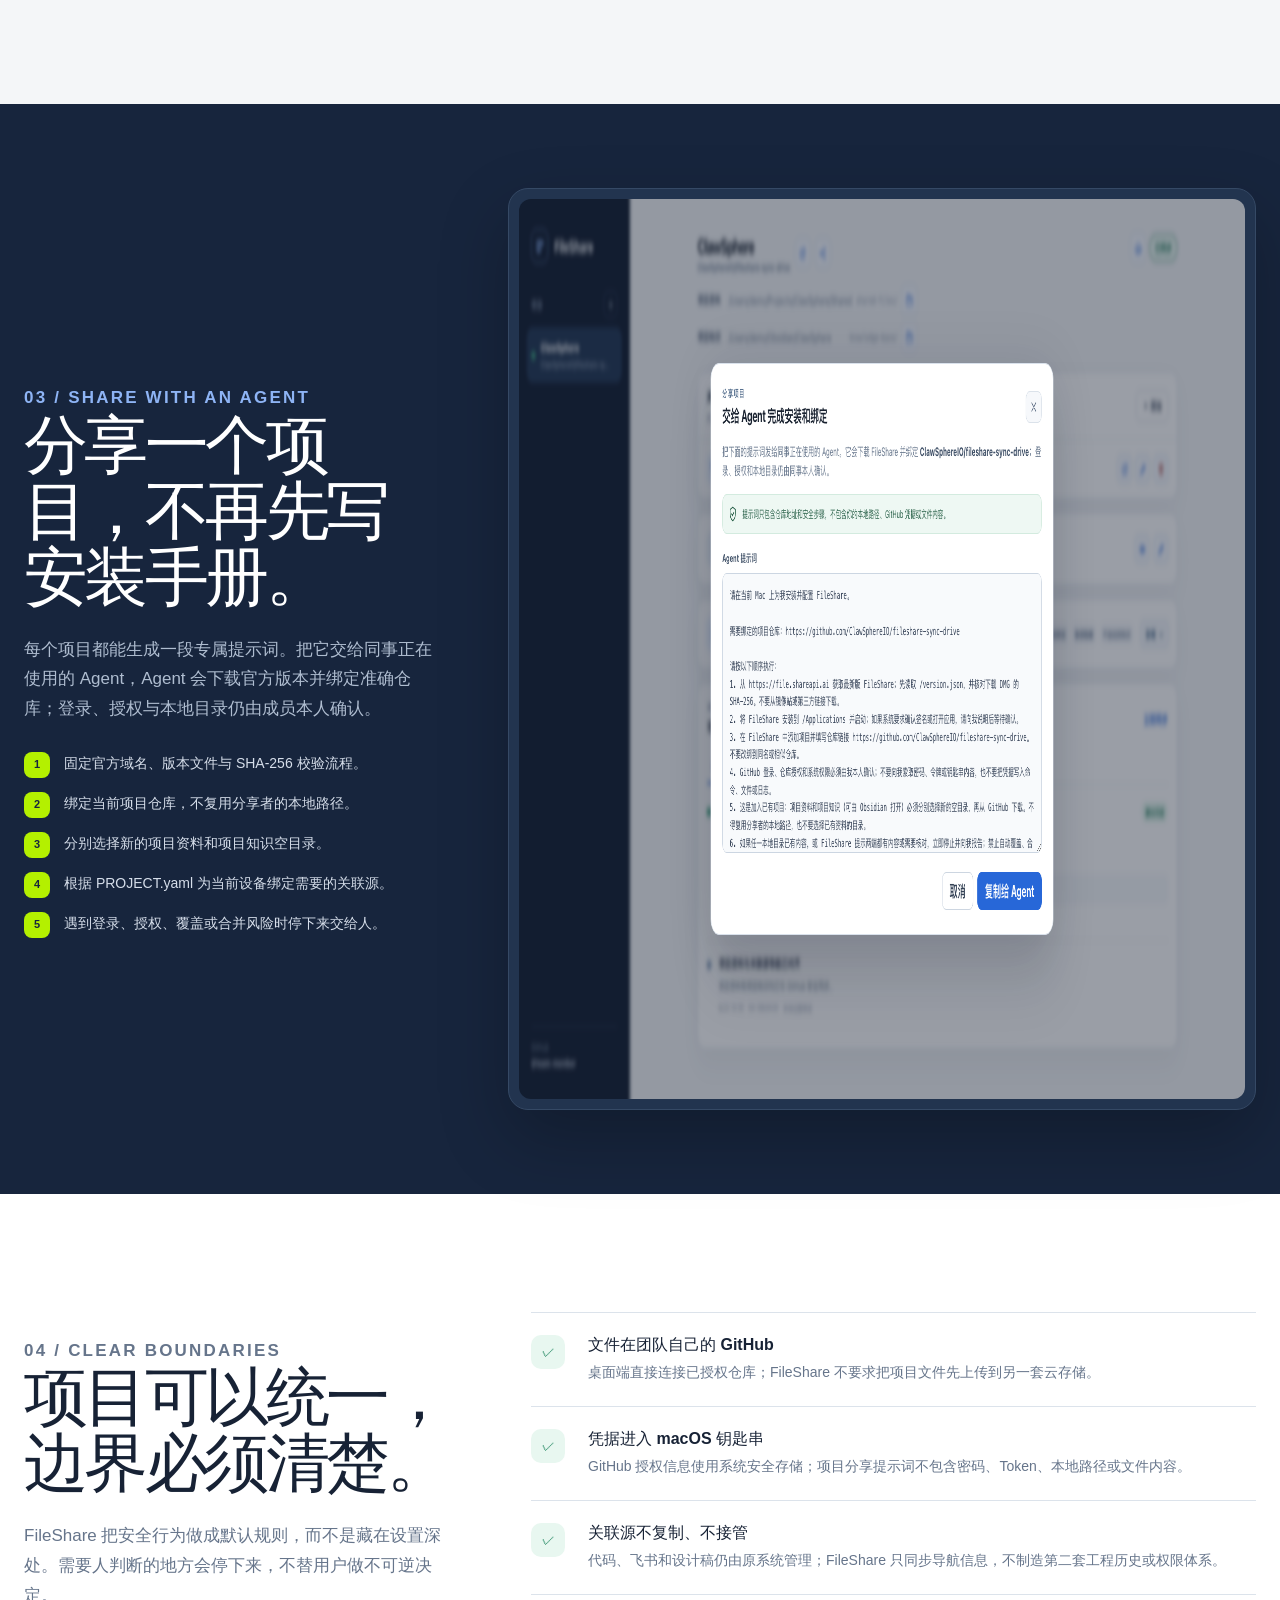
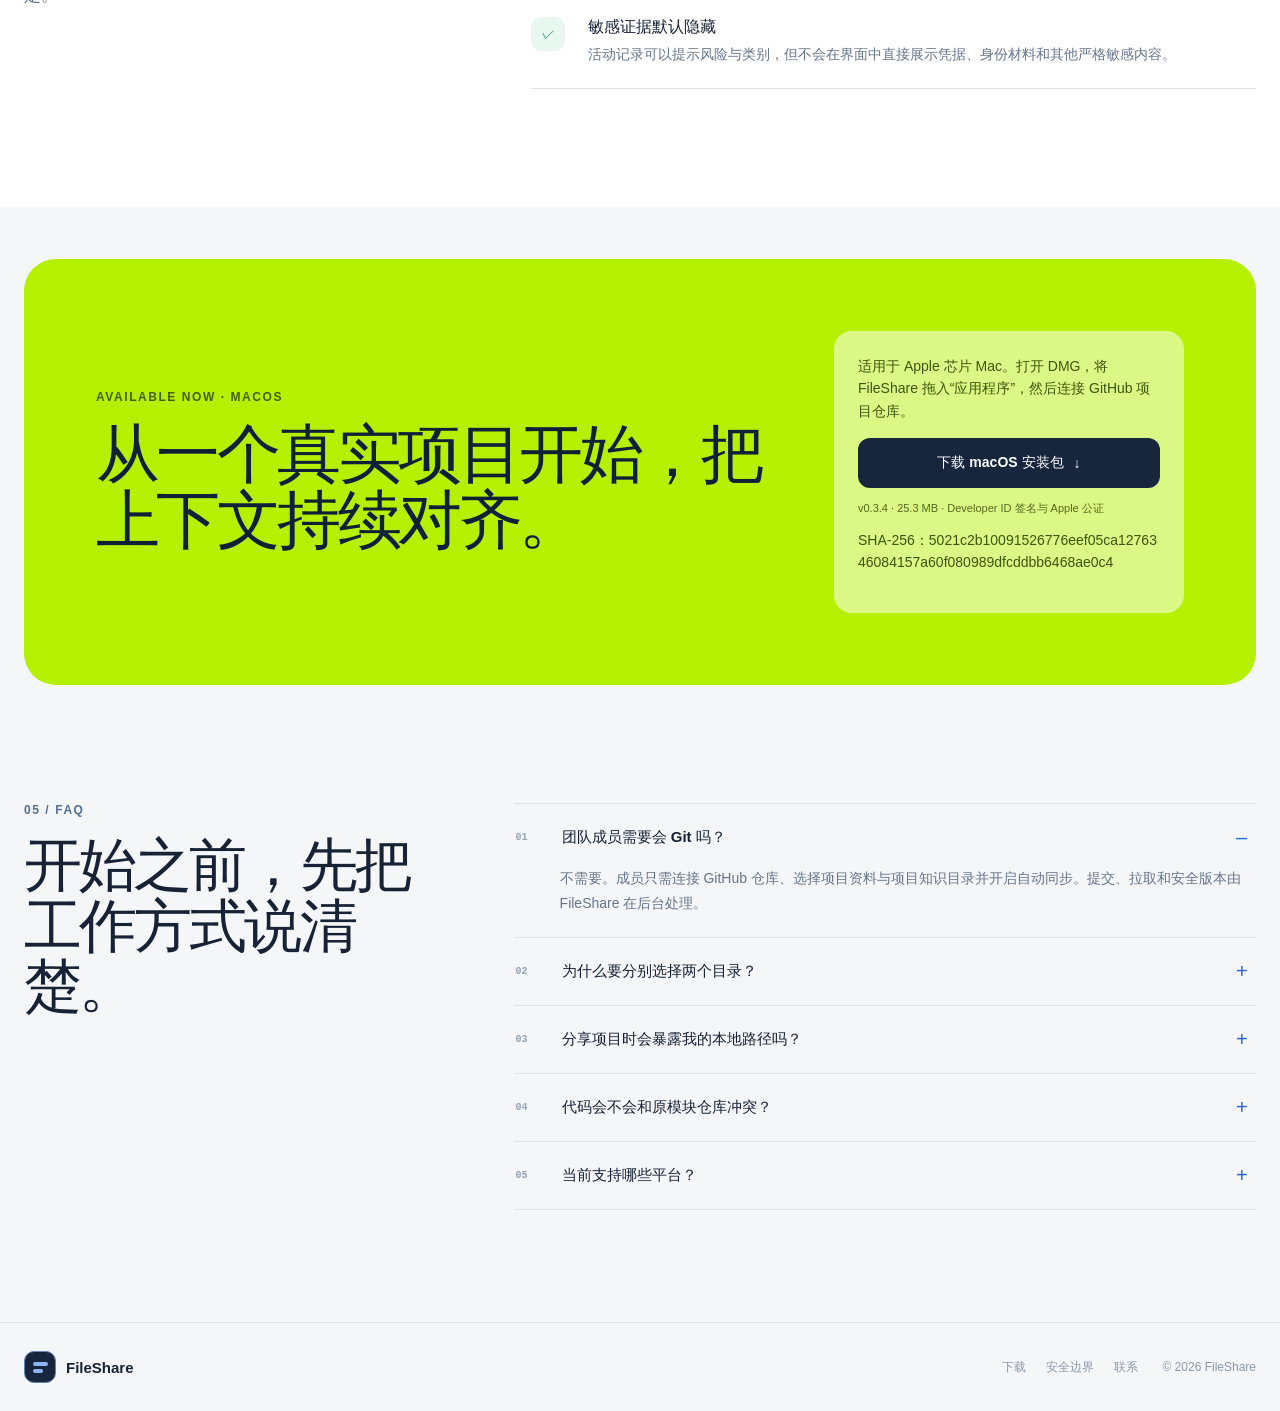
==== commit 8e931d75: "发布 FileShare 0.3.4" ====
--- a/index.html
+++ b/index.html
@@ -54,7 +54,7 @@
               <a class="button button-primary" href="/downloads/FileShare.dmg" download>下载 FileShare <span>↓</span></a>
               <a class="button button-secondary" href="#agent">看看如何分享给团队</a>
             </div>
-            <p class="release-note">v0.3.3 · Apple 芯片 Mac · Developer ID 签名并通过 Apple 公证</p>
+            <p class="release-note">v0.3.4 · Apple 芯片 Mac · Developer ID 签名并通过 Apple 公证</p>
           </div>
           <figure class="product-frame">
             <img src="/assets/project-overview.png" width="1440" height="900" alt="FileShare 当前产品界面，显示 ClawSphere 的项目资料、项目知识、关联源、自动规则与项目动态" />
@@ -149,8 +149,8 @@
             <div class="download-action">
               <p>适用于 Apple 芯片 Mac。打开 DMG，将 FileShare 拖入“应用程序”，然后连接 GitHub 项目仓库。</p>
               <a class="button" href="/downloads/FileShare.dmg" download>下载 macOS 安装包 <span>↓</span></a>
-              <small>v0.3.3 · 25.3 MB · Developer ID 签名与 Apple 公证</small>
-              <p class="checksum">SHA-256：a7b831ef60c02970aa300580b3195b3ee7db4f4f30a395e2bf02eca2b20d19f9</p>
+              <small>v0.3.4 · 25.3 MB · Developer ID 签名与 Apple 公证</small>
+              <p class="checksum">SHA-256：5021c2b10091526776eef05ca1276346084157a60f080989dfcddbb6468ae0c4</p>
             </div>
           </div>
         </div>
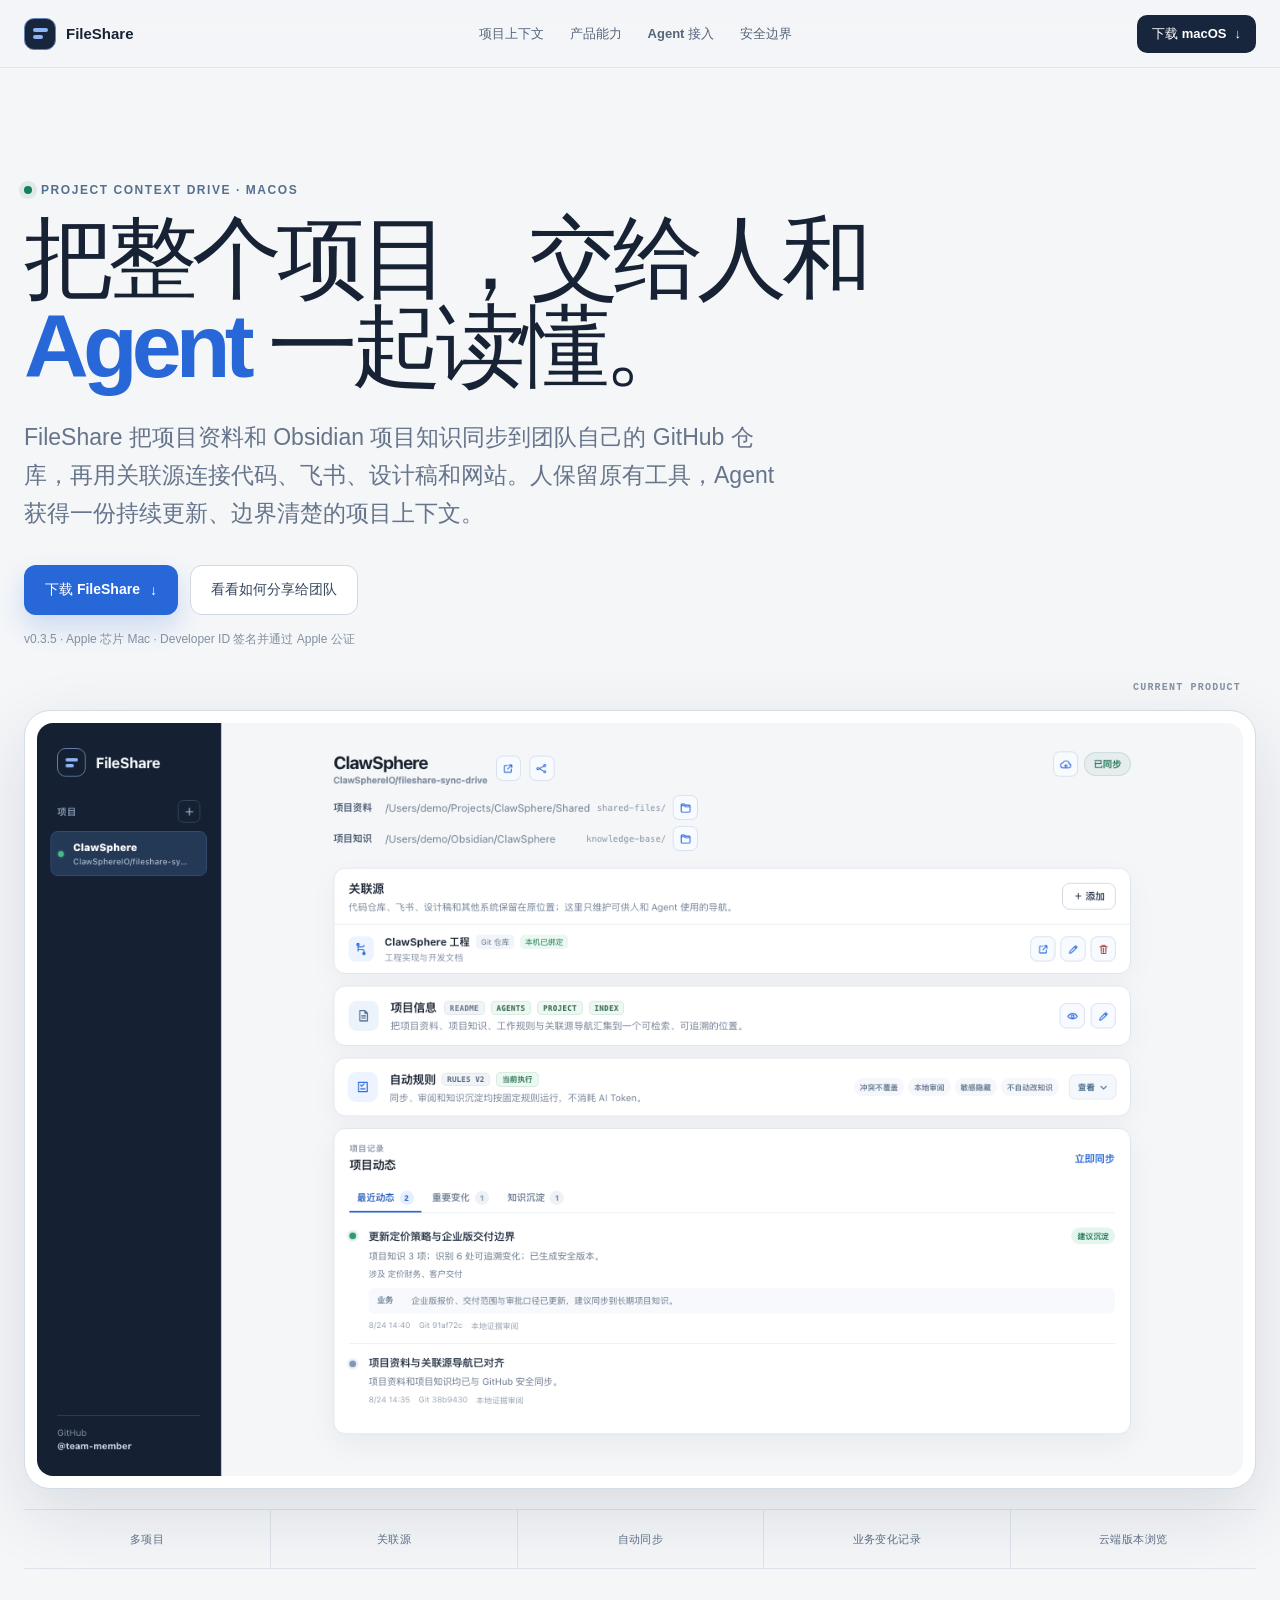
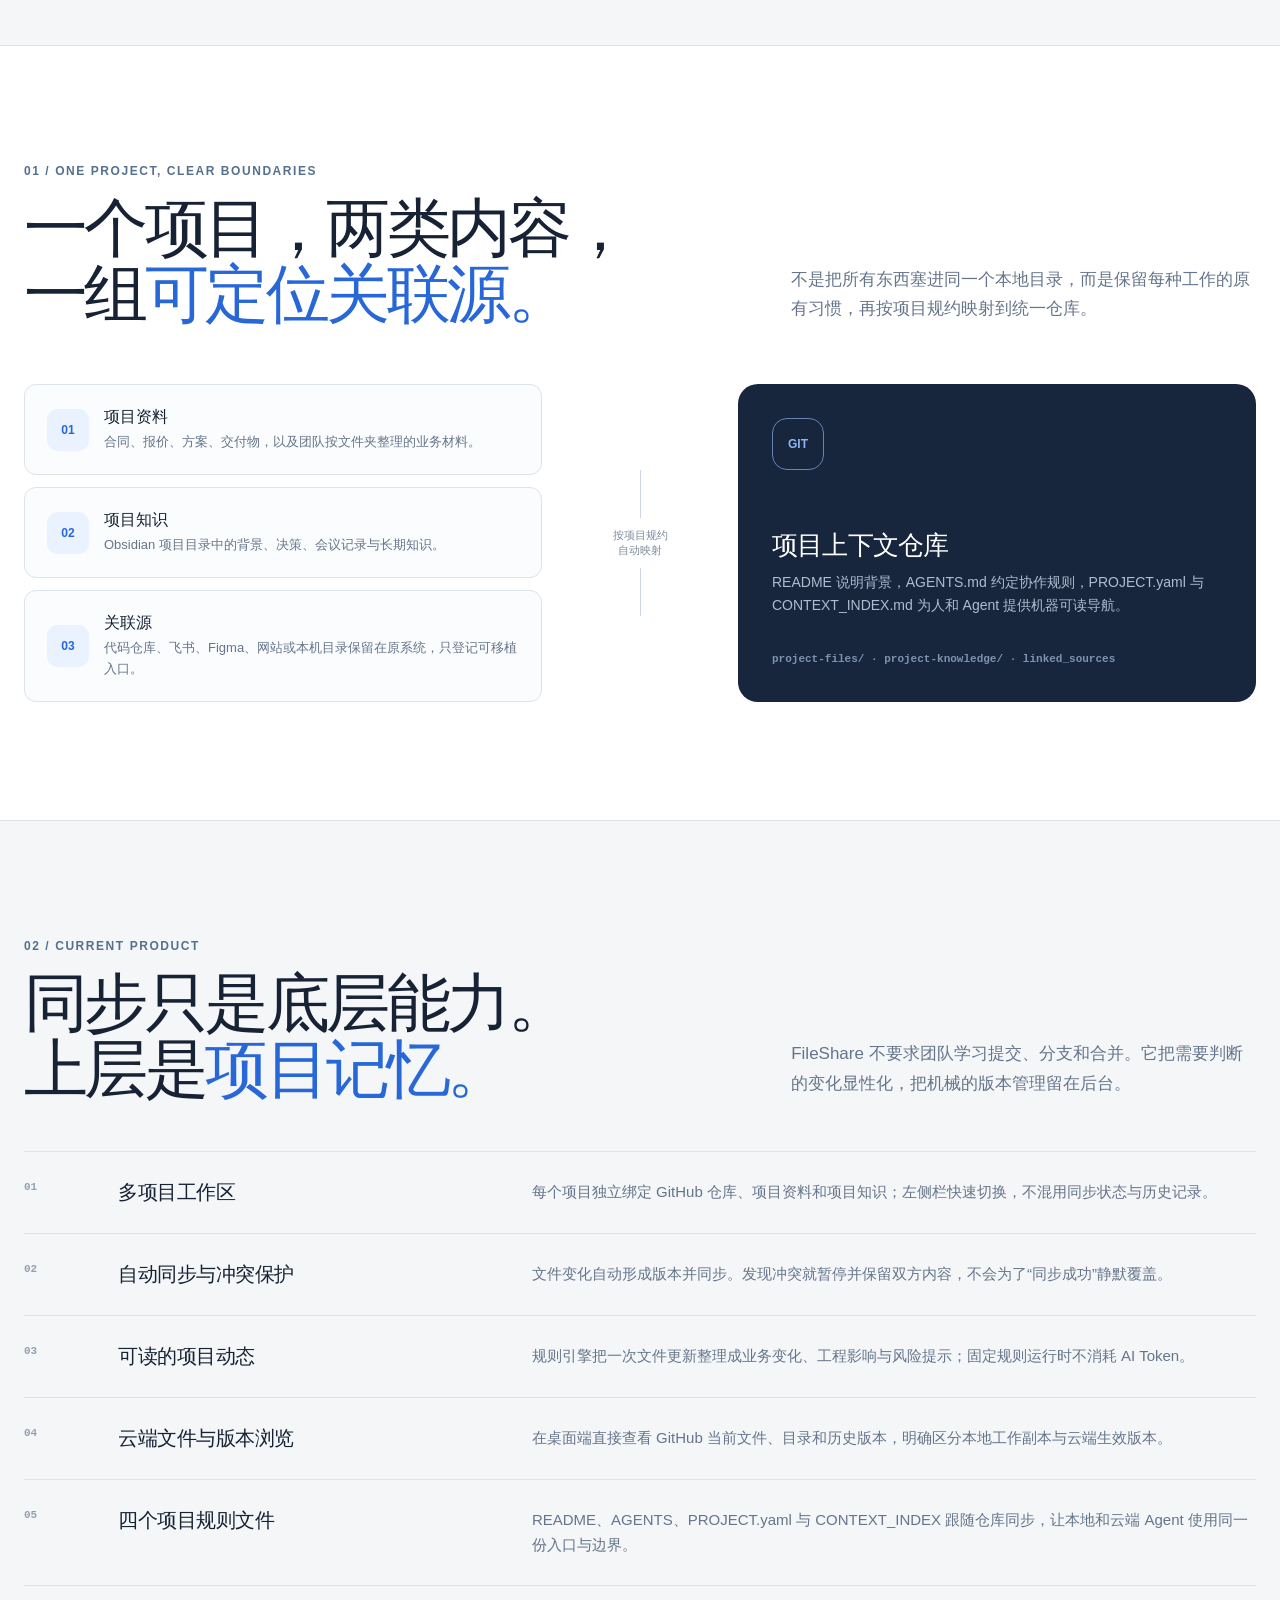
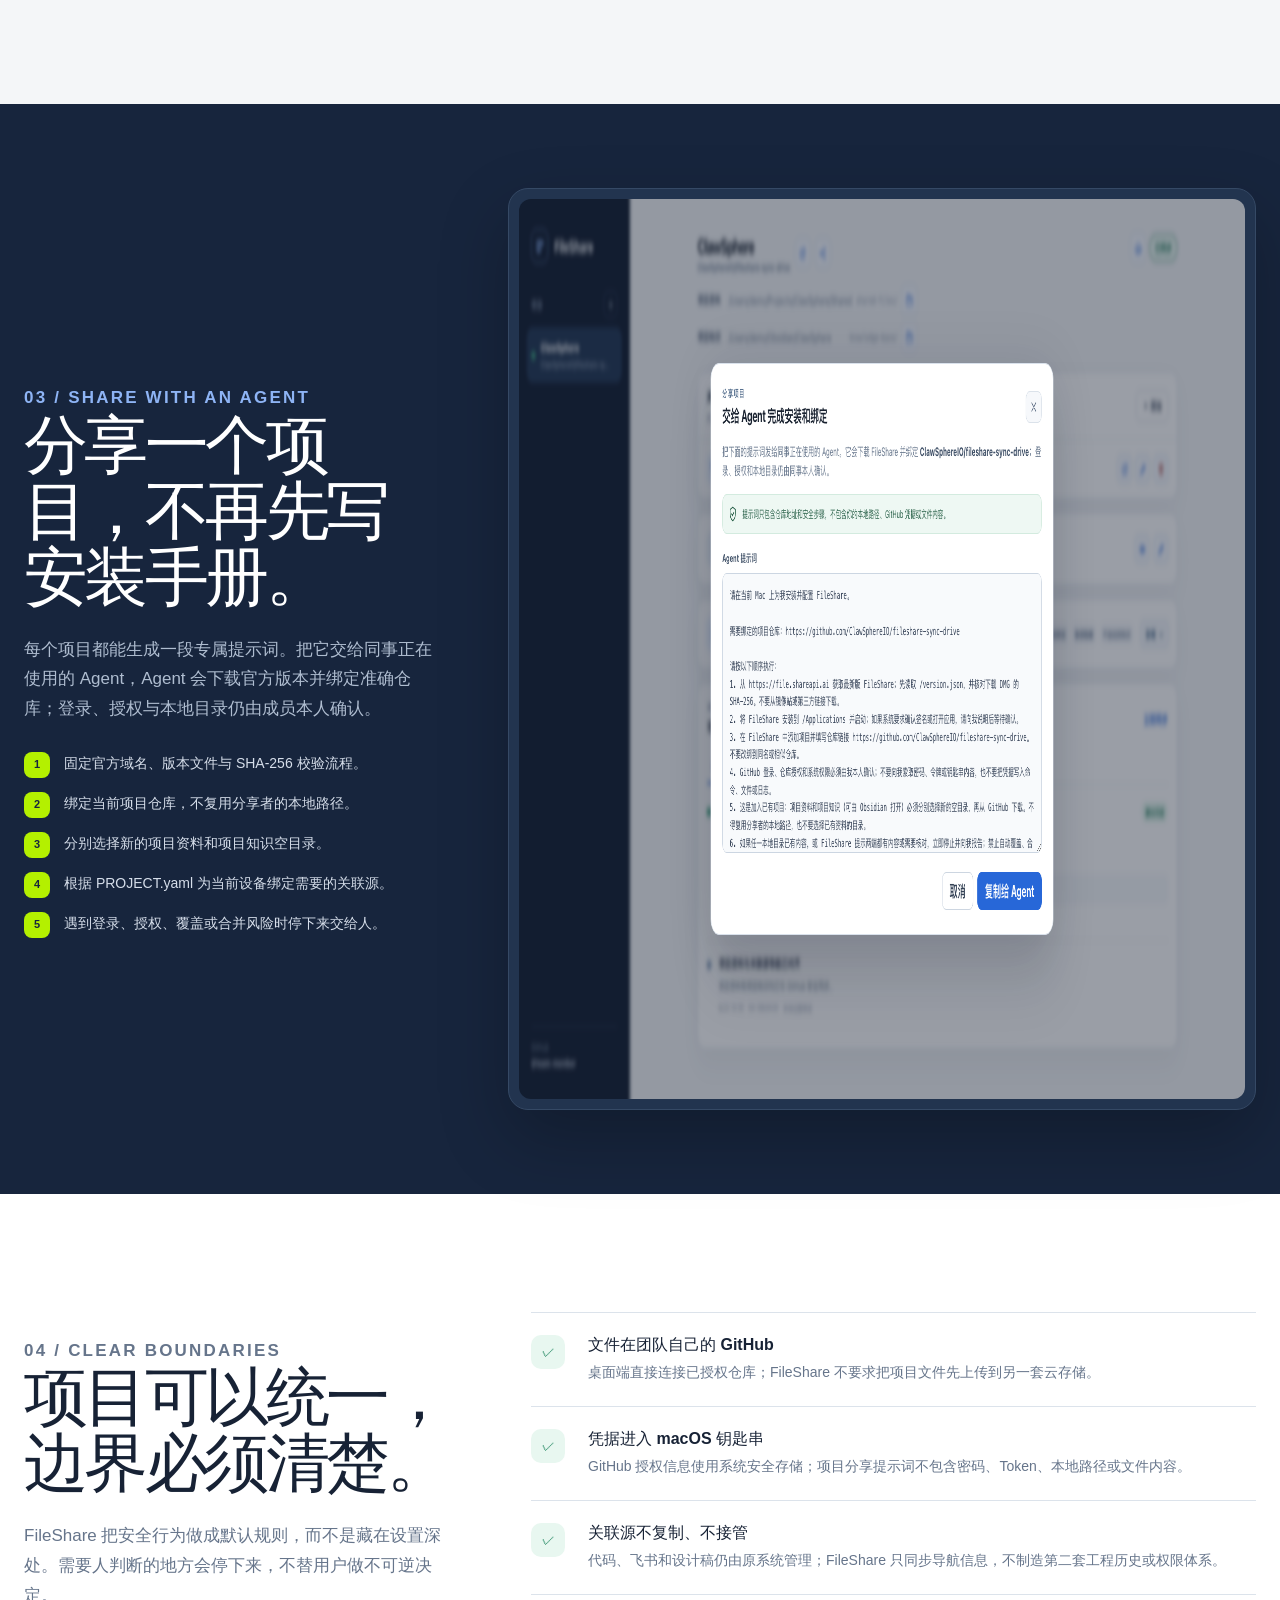
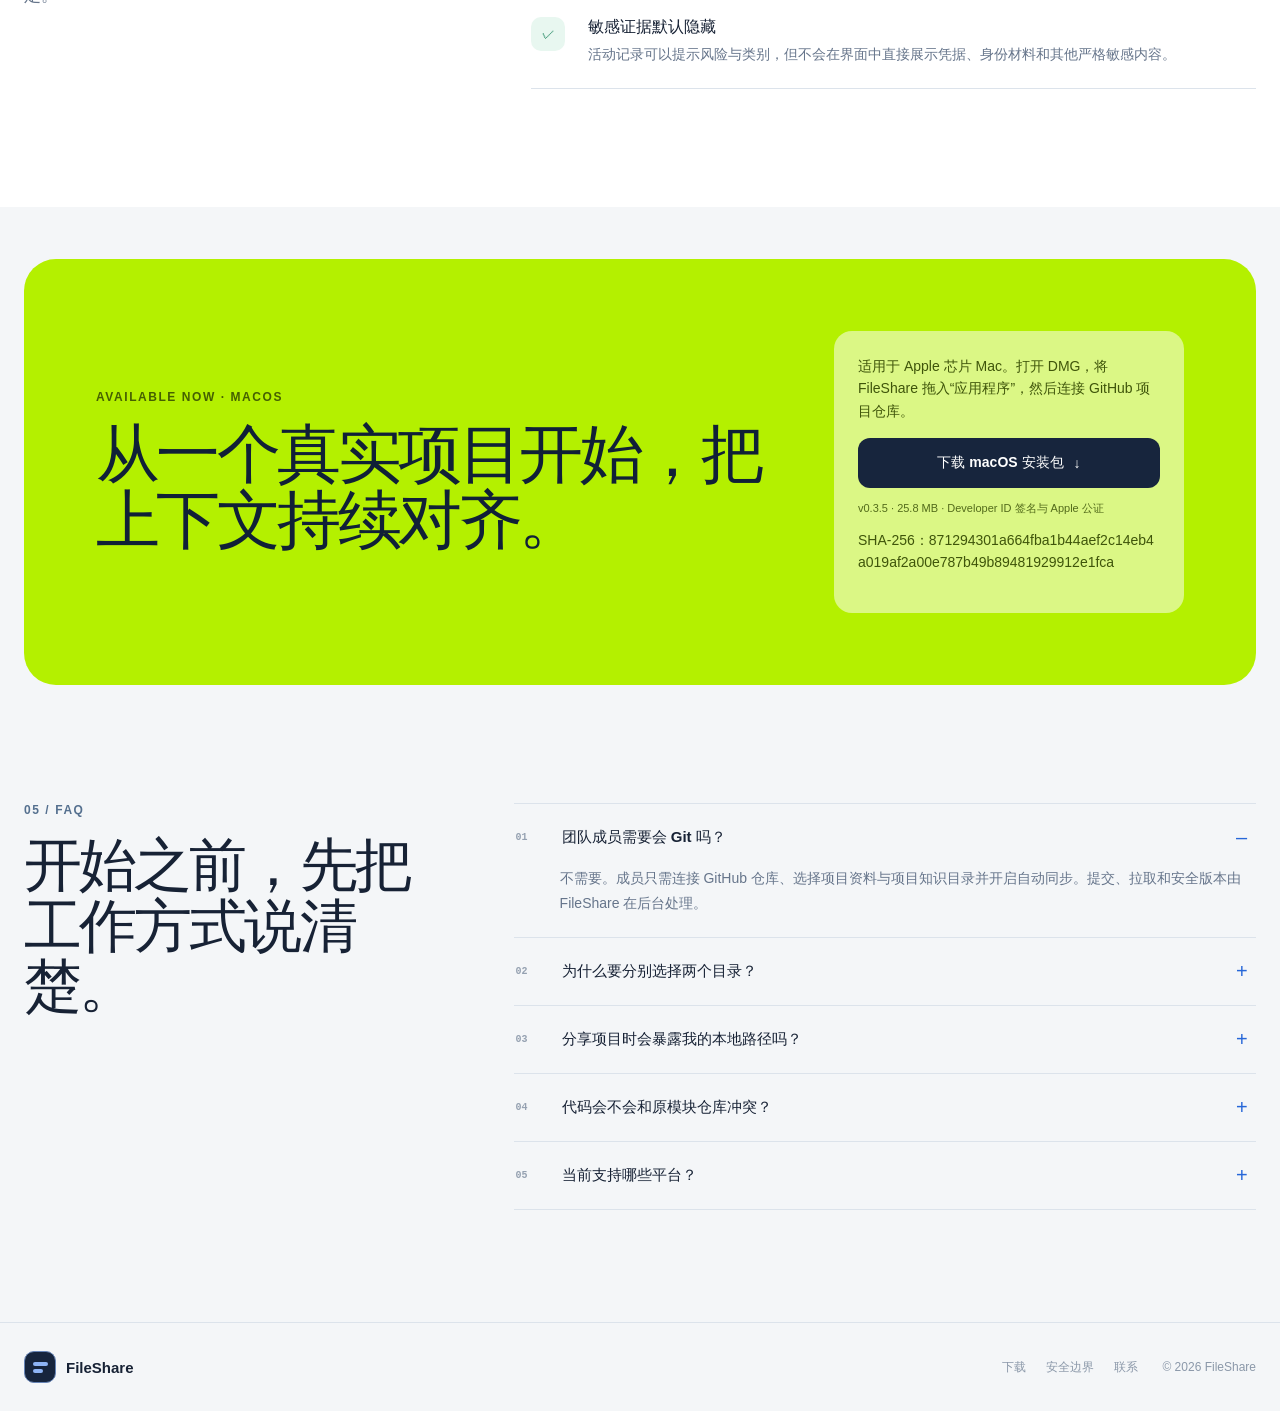
==== commit 70c567fd: "Publish FileShare 0.3.5" ====
--- a/index.html
+++ b/index.html
@@ -54,7 +54,7 @@
               <a class="button button-primary" href="/downloads/FileShare.dmg" download>下载 FileShare <span>↓</span></a>
               <a class="button button-secondary" href="#agent">看看如何分享给团队</a>
             </div>
-            <p class="release-note">v0.3.4 · Apple 芯片 Mac · Developer ID 签名并通过 Apple 公证</p>
+            <p class="release-note">v0.3.5 · Apple 芯片 Mac · Developer ID 签名并通过 Apple 公证</p>
           </div>
           <figure class="product-frame">
             <img src="/assets/project-overview.png" width="1440" height="900" alt="FileShare 当前产品界面，显示 ClawSphere 的项目资料、项目知识、关联源、自动规则与项目动态" />
@@ -149,8 +149,8 @@
             <div class="download-action">
               <p>适用于 Apple 芯片 Mac。打开 DMG，将 FileShare 拖入“应用程序”，然后连接 GitHub 项目仓库。</p>
               <a class="button" href="/downloads/FileShare.dmg" download>下载 macOS 安装包 <span>↓</span></a>
-              <small>v0.3.4 · 25.3 MB · Developer ID 签名与 Apple 公证</small>
-              <p class="checksum">SHA-256：5021c2b10091526776eef05ca1276346084157a60f080989dfcddbb6468ae0c4</p>
+              <small>v0.3.5 · 25.8 MB · Developer ID 签名与 Apple 公证</small>
+              <p class="checksum">SHA-256：871294301a664fba1b44aef2c14eb4a019af2a00e787b49b89481929912e1fca</p>
             </div>
           </div>
         </div>
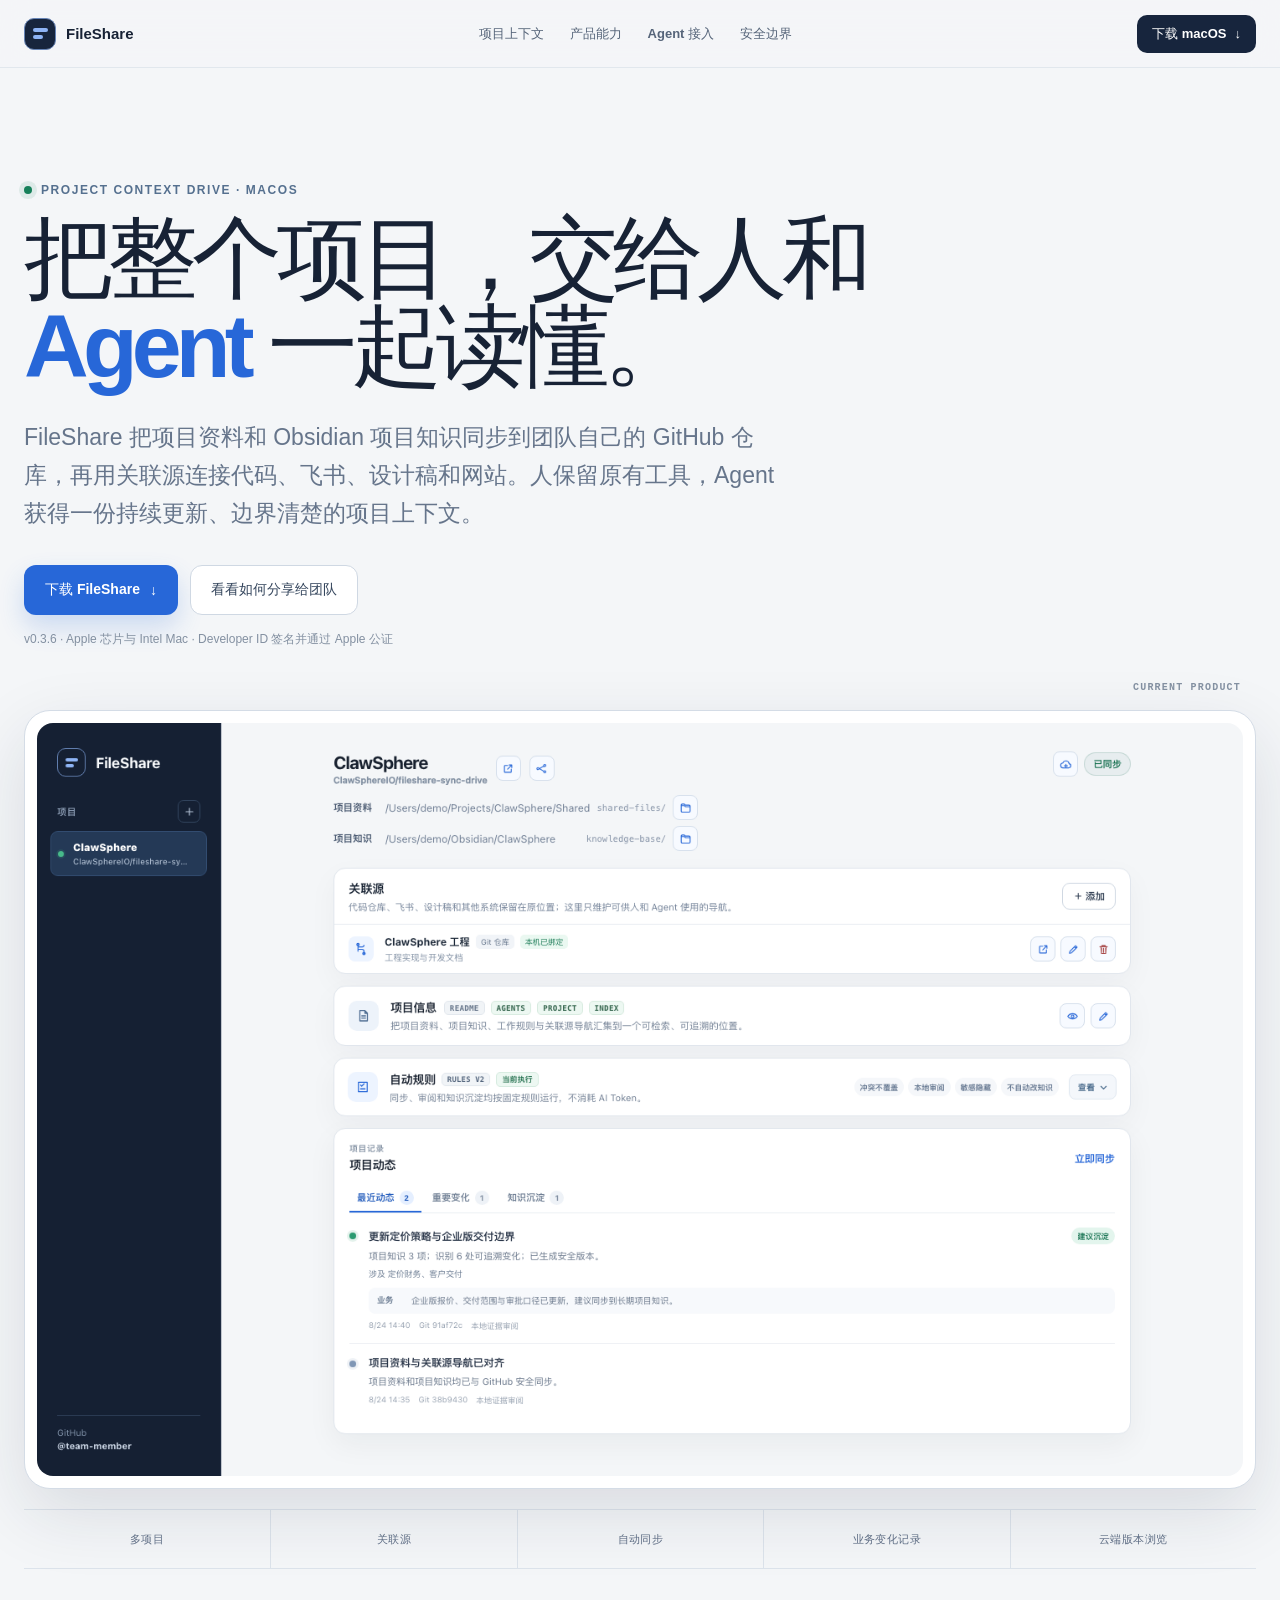
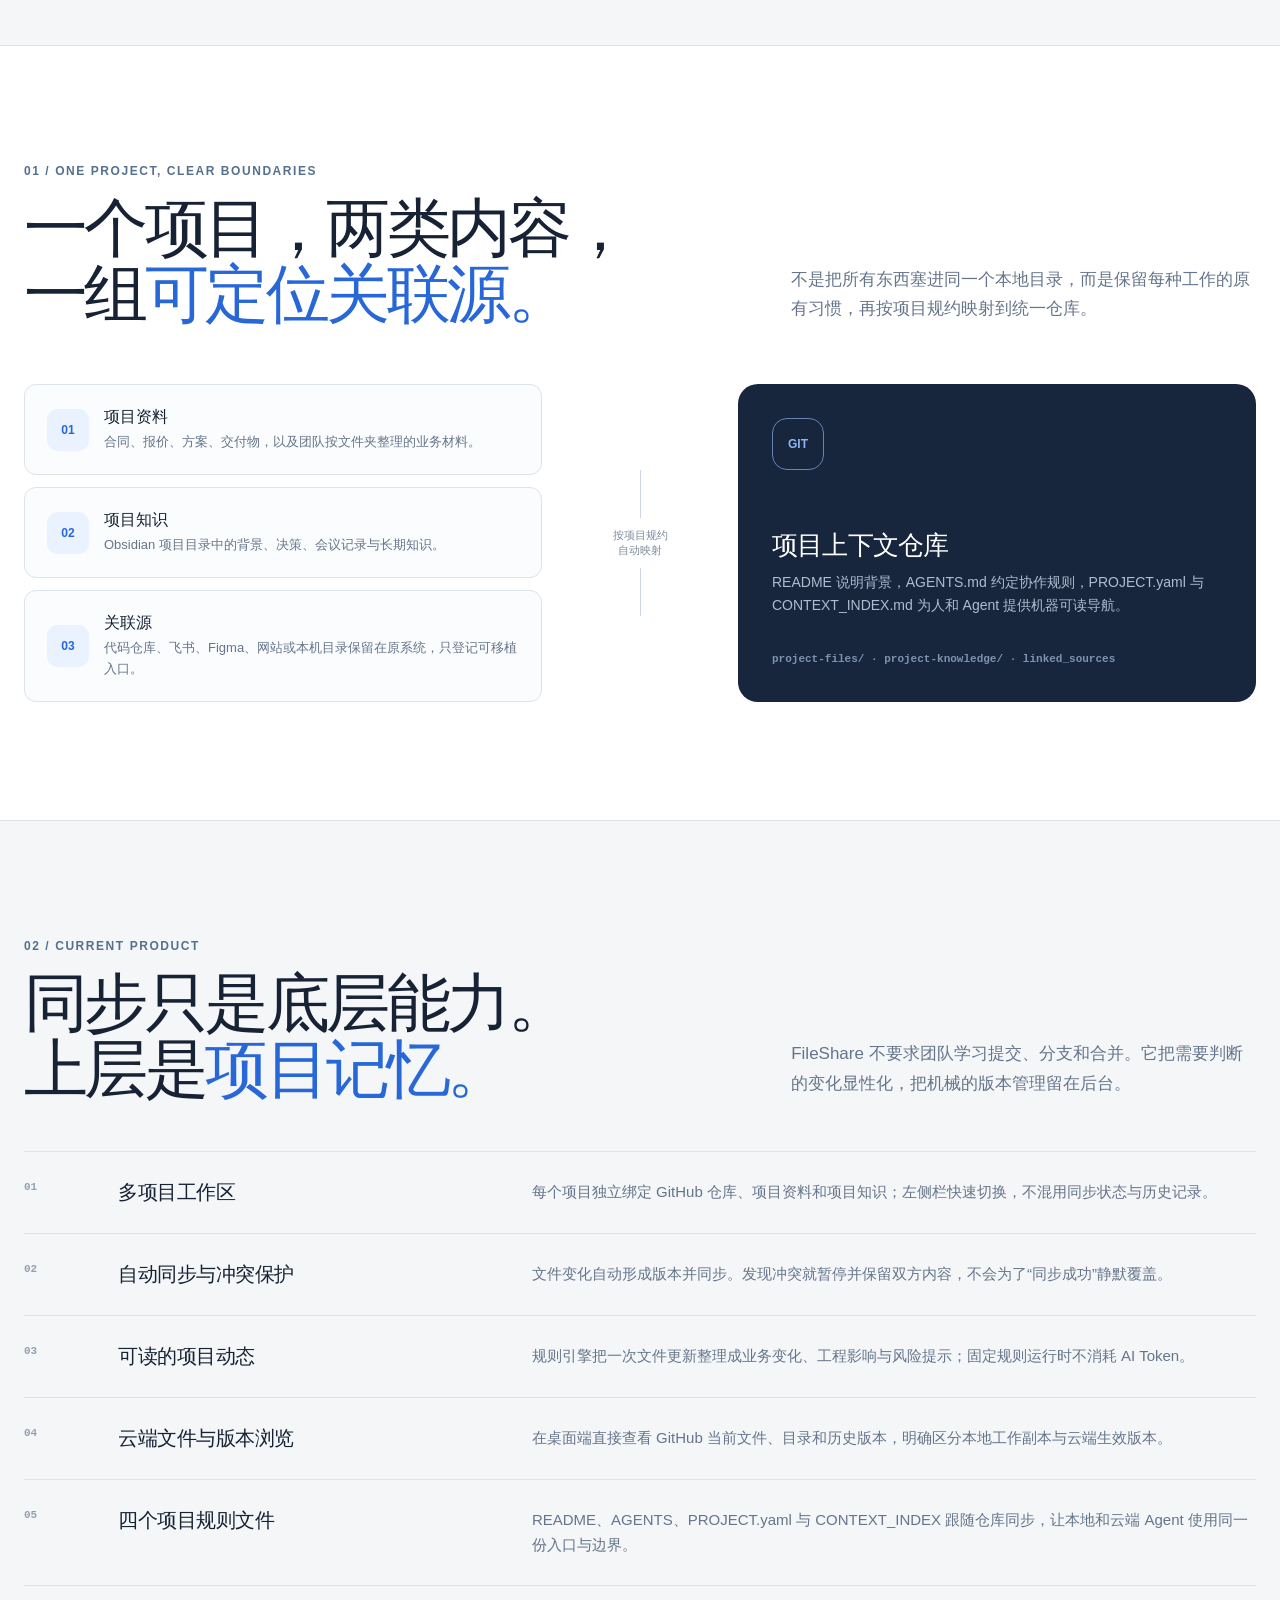
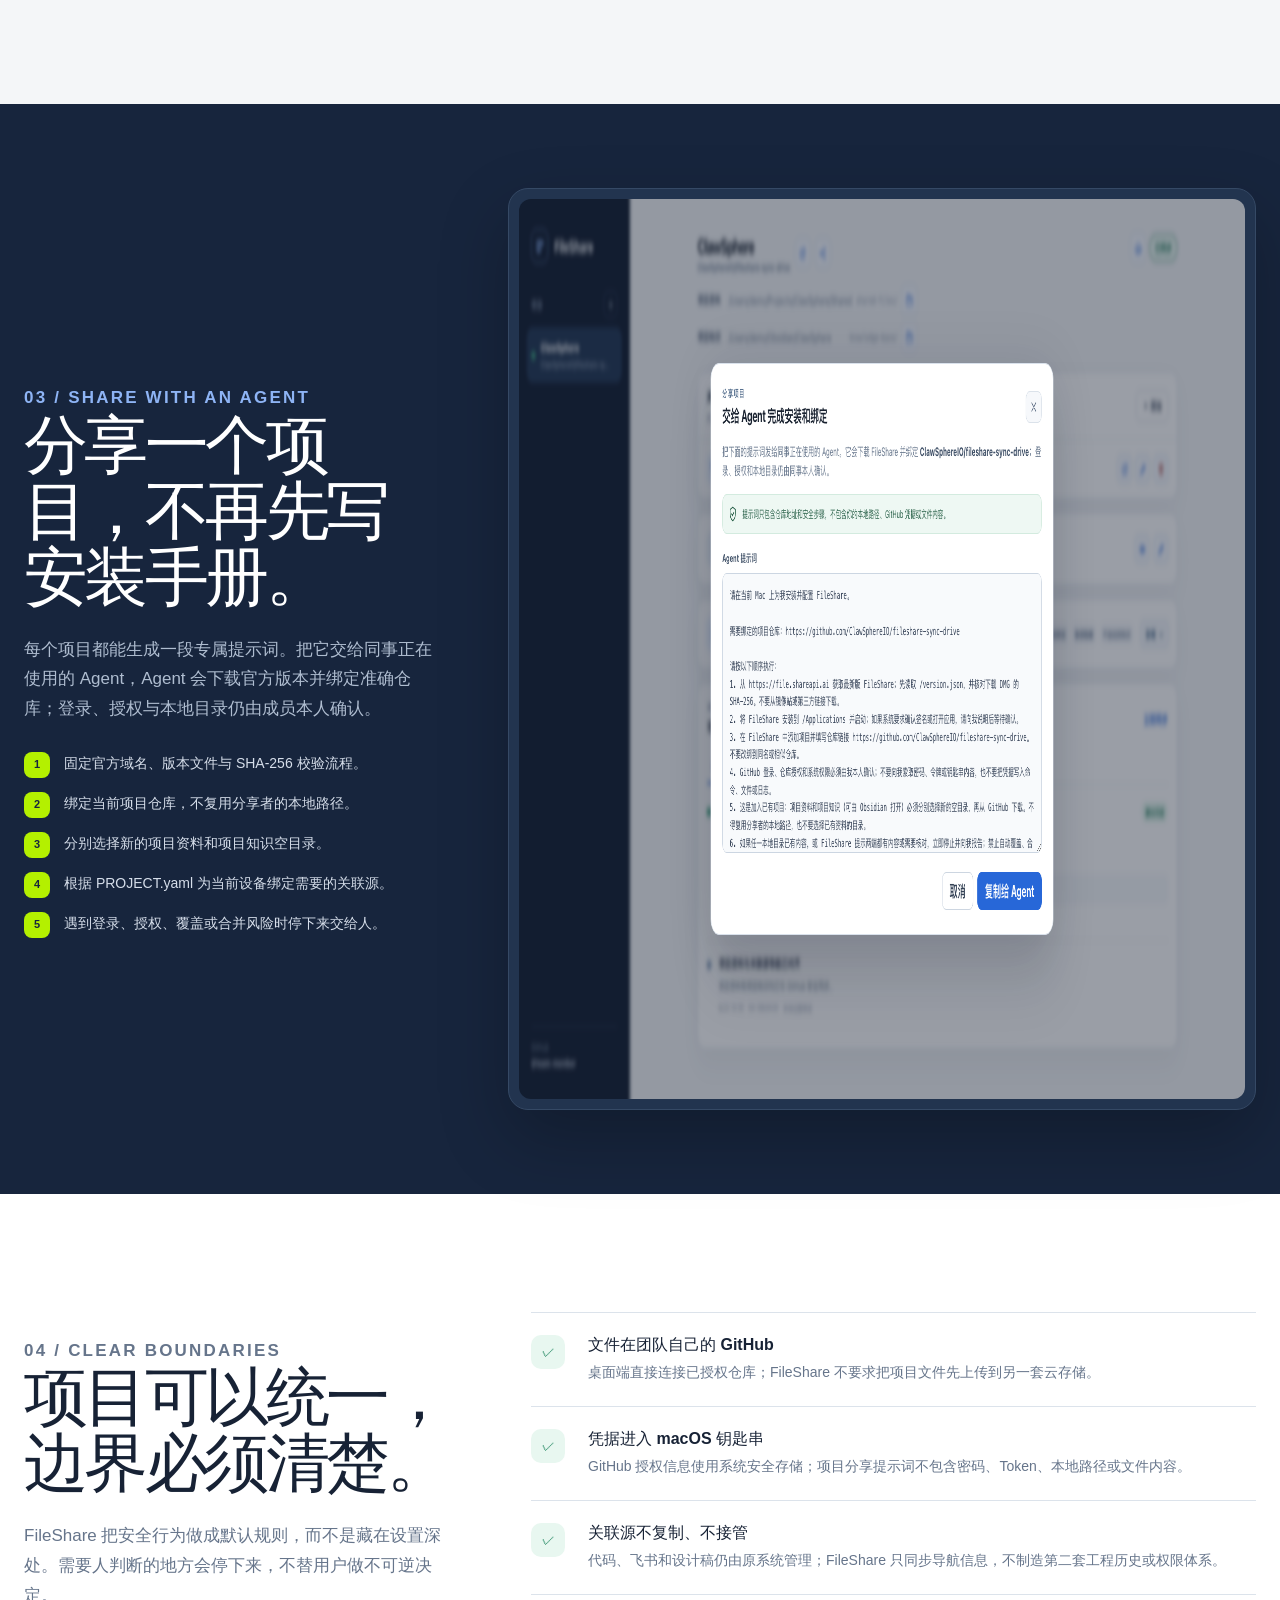
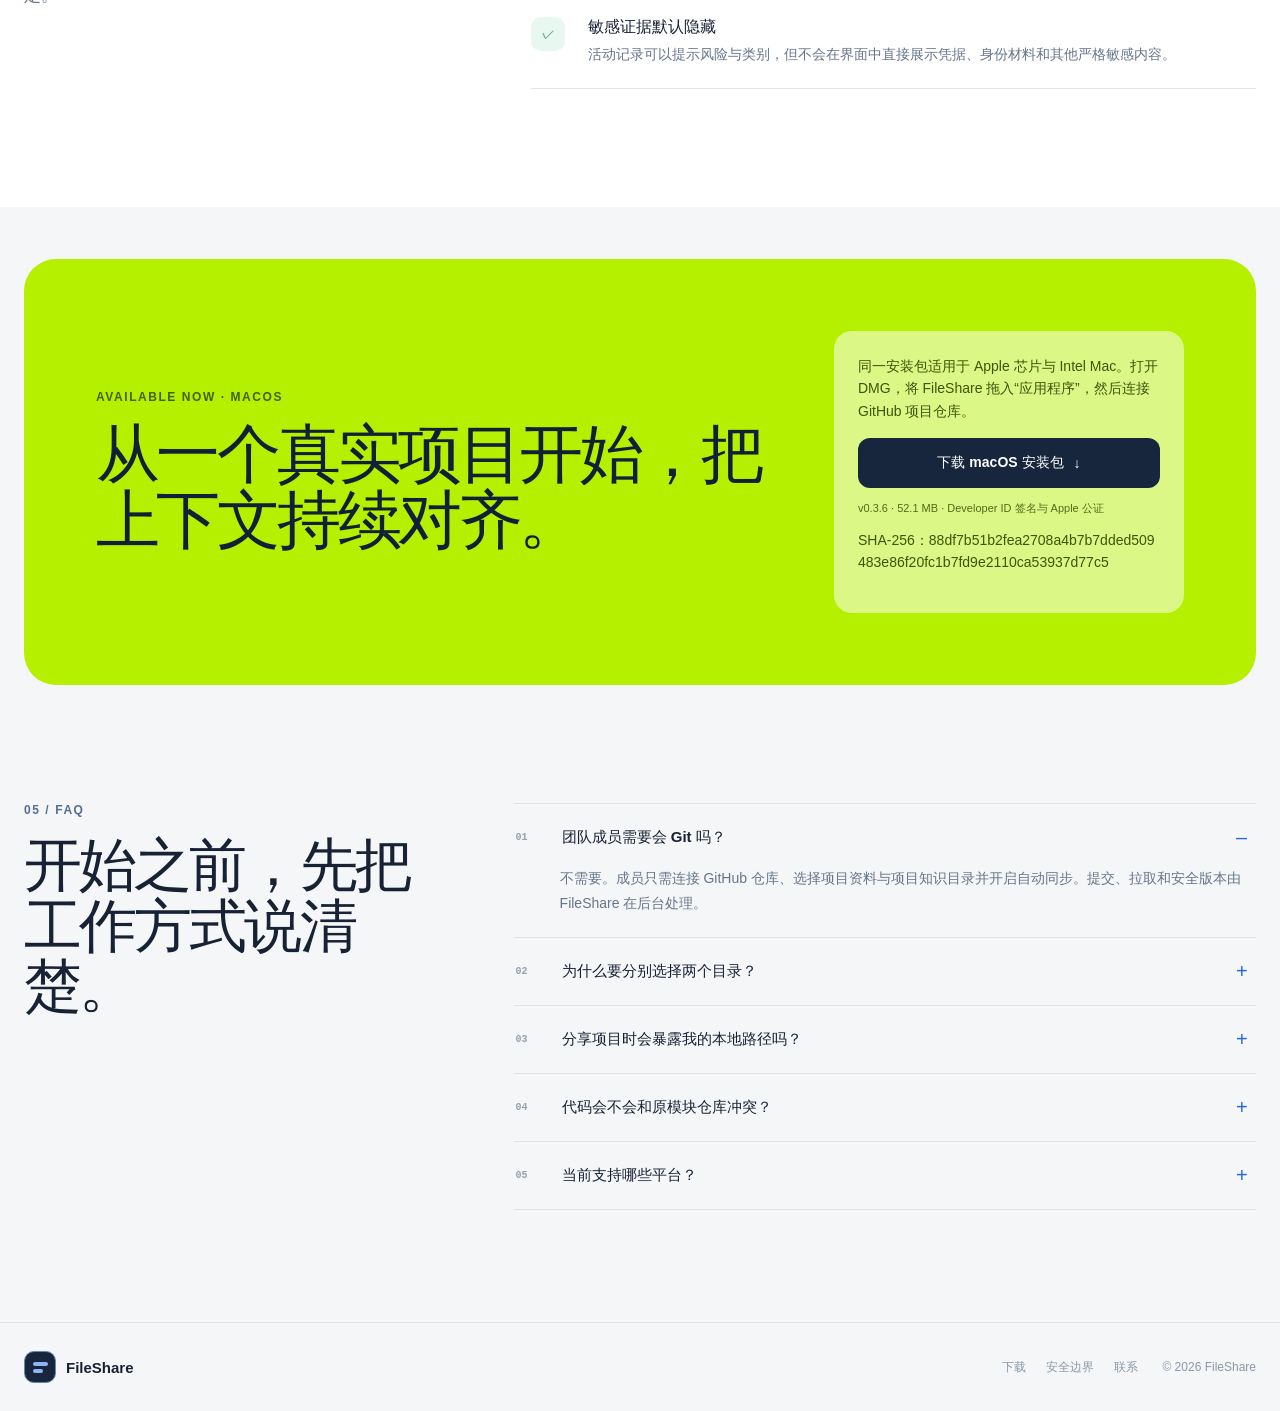
==== commit 6e4e1b04: "Publish FileShare 0.3.6 universal macOS release" ====
--- a/index.html
+++ b/index.html
@@ -54,7 +54,7 @@
               <a class="button button-primary" href="/downloads/FileShare.dmg" download>下载 FileShare <span>↓</span></a>
               <a class="button button-secondary" href="#agent">看看如何分享给团队</a>
             </div>
-            <p class="release-note">v0.3.5 · Apple 芯片 Mac · Developer ID 签名并通过 Apple 公证</p>
+            <p class="release-note">v0.3.6 · Apple 芯片与 Intel Mac · Developer ID 签名并通过 Apple 公证</p>
           </div>
           <figure class="product-frame">
             <img src="/assets/project-overview.png" width="1440" height="900" alt="FileShare 当前产品界面，显示 ClawSphere 的项目资料、项目知识、关联源、自动规则与项目动态" />
@@ -147,10 +147,10 @@
           <div class="download-panel">
             <div class="download-copy"><p class="section-label">Available now · macOS</p><h2>从一个真实项目开始，把上下文持续对齐。</h2></div>
             <div class="download-action">
-              <p>适用于 Apple 芯片 Mac。打开 DMG，将 FileShare 拖入“应用程序”，然后连接 GitHub 项目仓库。</p>
+              <p>同一安装包适用于 Apple 芯片与 Intel Mac。打开 DMG，将 FileShare 拖入“应用程序”，然后连接 GitHub 项目仓库。</p>
               <a class="button" href="/downloads/FileShare.dmg" download>下载 macOS 安装包 <span>↓</span></a>
-              <small>v0.3.5 · 25.8 MB · Developer ID 签名与 Apple 公证</small>
-              <p class="checksum">SHA-256：871294301a664fba1b44aef2c14eb4a019af2a00e787b49b89481929912e1fca</p>
+              <small>v0.3.6 · 52.1 MB · Developer ID 签名与 Apple 公证</small>
+              <p class="checksum">SHA-256：88df7b51b2fea2708a4b7b7dded509483e86f20fc1b7fd9e2110ca53937d77c5</p>
             </div>
           </div>
         </div>
@@ -164,7 +164,7 @@
             <details><summary><span>02</span>为什么要分别选择两个目录？</summary><p>项目资料对应人类按文件夹整理的业务材料，项目知识对应可由 Obsidian 直接打开的 Markdown 项目目录。两者用途和协作方式不同，但都会进入同一份项目上下文。</p></details>
             <details><summary><span>03</span>分享项目时会暴露我的本地路径吗？</summary><p>不会。分享提示词只包含官方下载安装流程、当前 GitHub 仓库、可移植的关联源地址和安全步骤。新成员在自己的电脑上重新选择两个目录并单独绑定本机来源。</p></details>
             <details><summary><span>04</span>代码会不会和原模块仓库冲突？</summary><p>不会。代码仓库作为关联源保留在原 Git 工作流中，FileShare 不复制代码、不执行工程提交，只通过 PROJECT.yaml 帮助人和 Agent 定位。</p></details>
-            <details><summary><span>05</span>当前支持哪些平台？</summary><p>当前正式发布 Apple 芯片 Mac 版本，安装包经过 Developer ID 签名和 Apple 公证。其他平台会在完成同等级别的安装与同步验收后发布。</p></details>
+            <details><summary><span>05</span>当前支持哪些平台？</summary><p>当前正式支持 Apple 芯片与 Intel Mac，使用同一个通用安装包；安装包经过 Developer ID 签名和 Apple 公证。其他平台会在完成同等级别的安装与同步验收后发布。</p></details>
           </div>
         </div>
       </section>
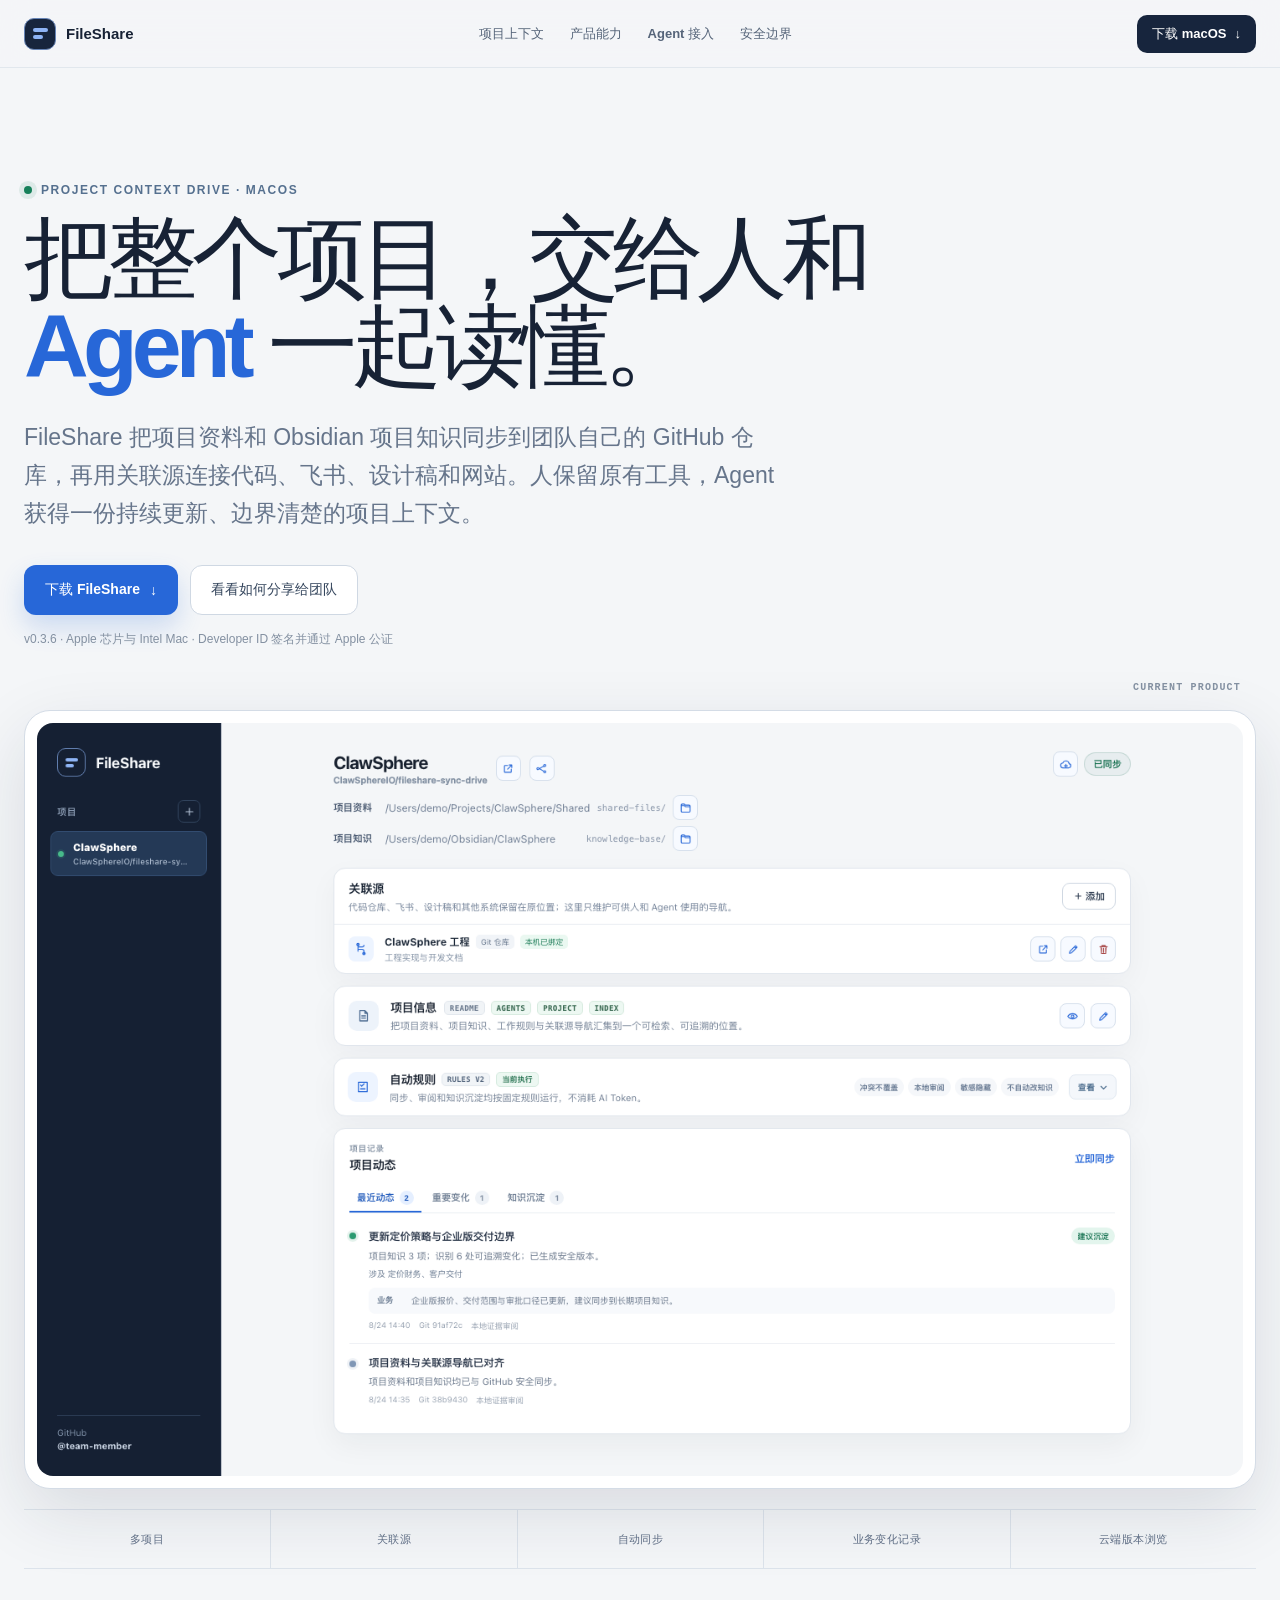
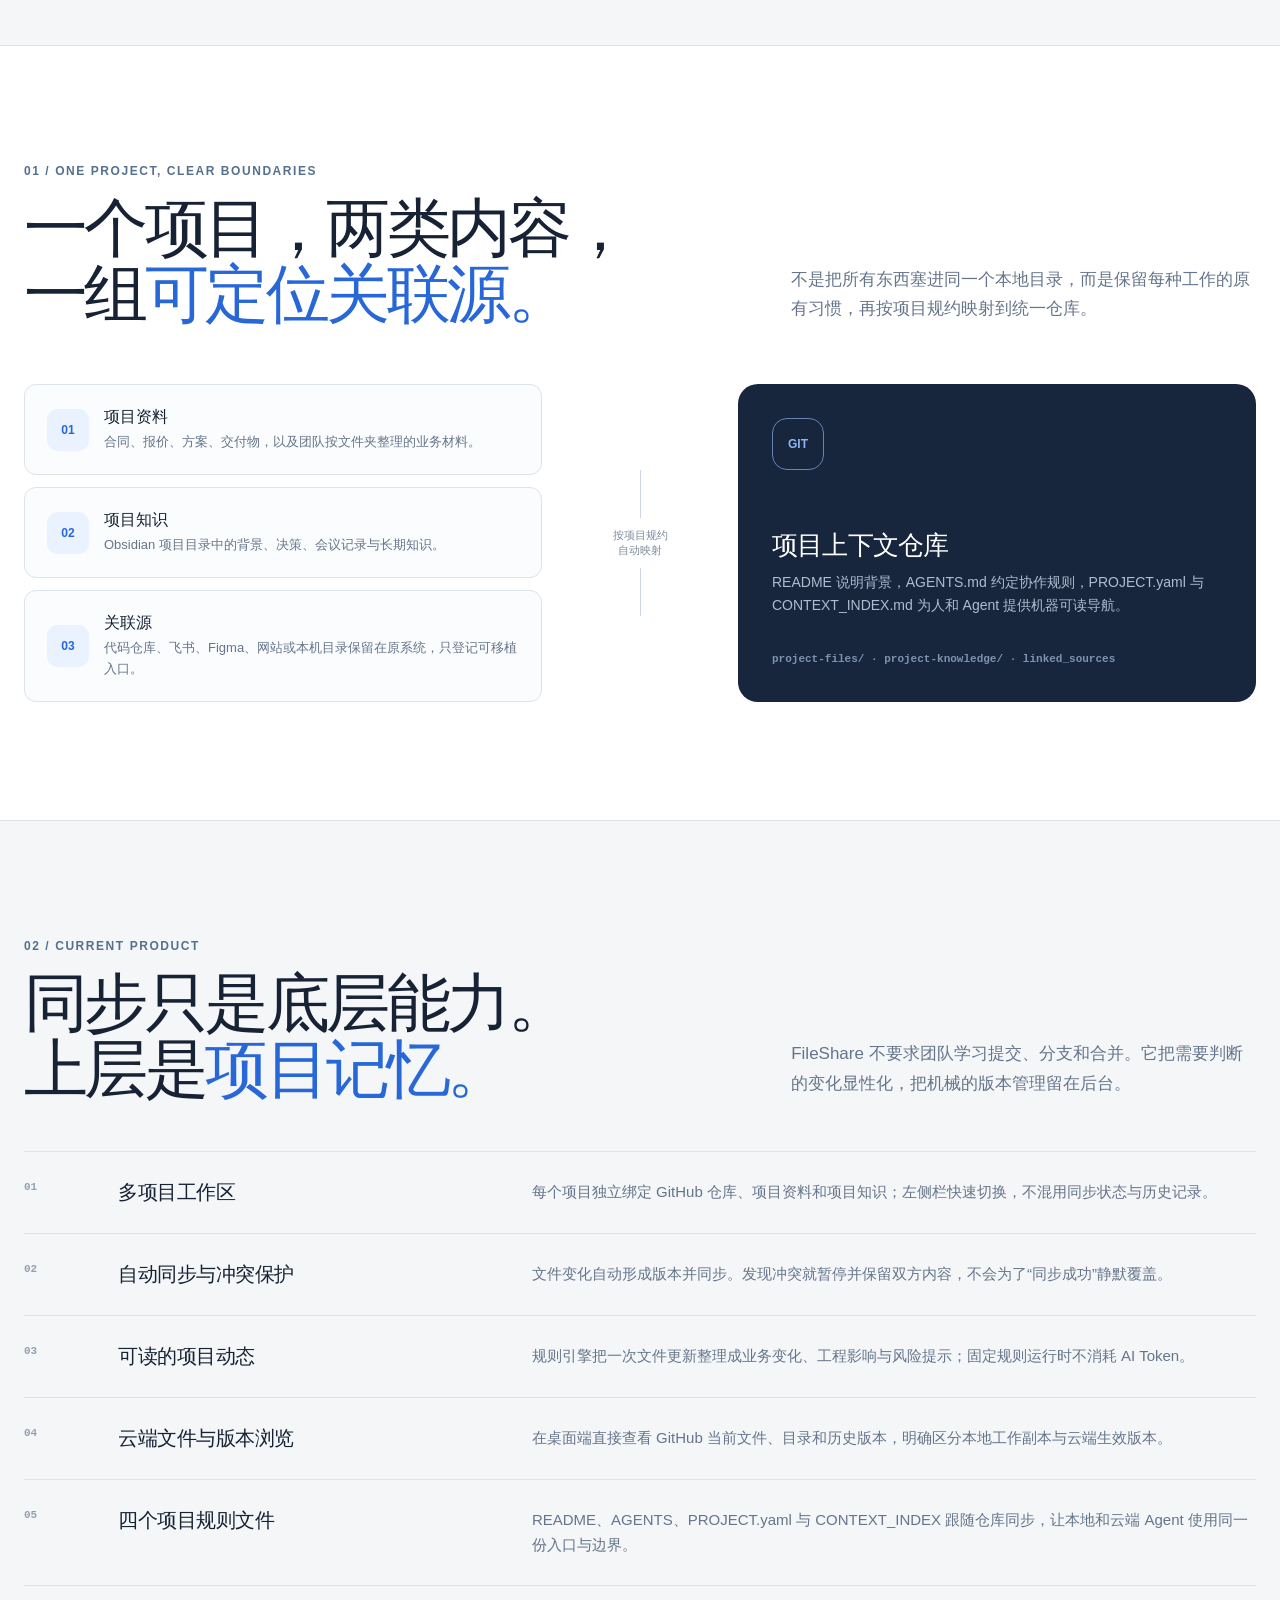
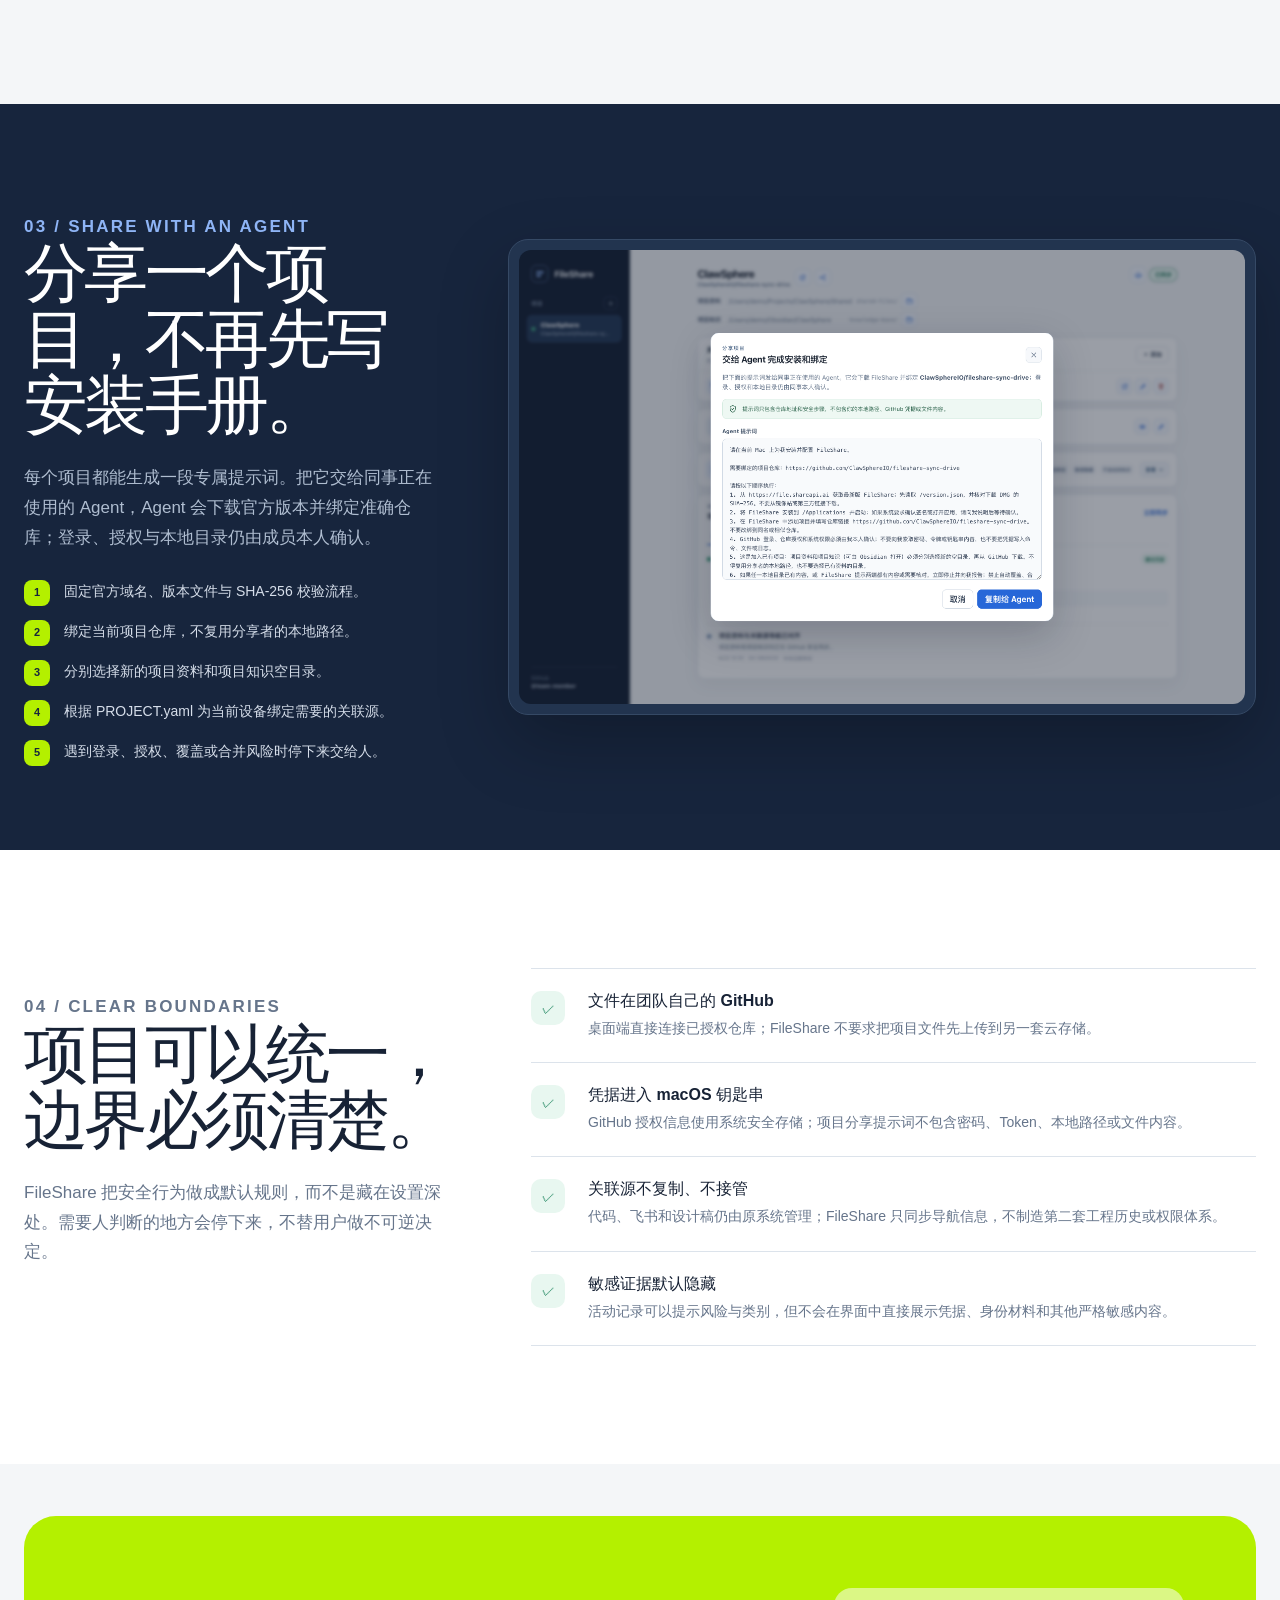
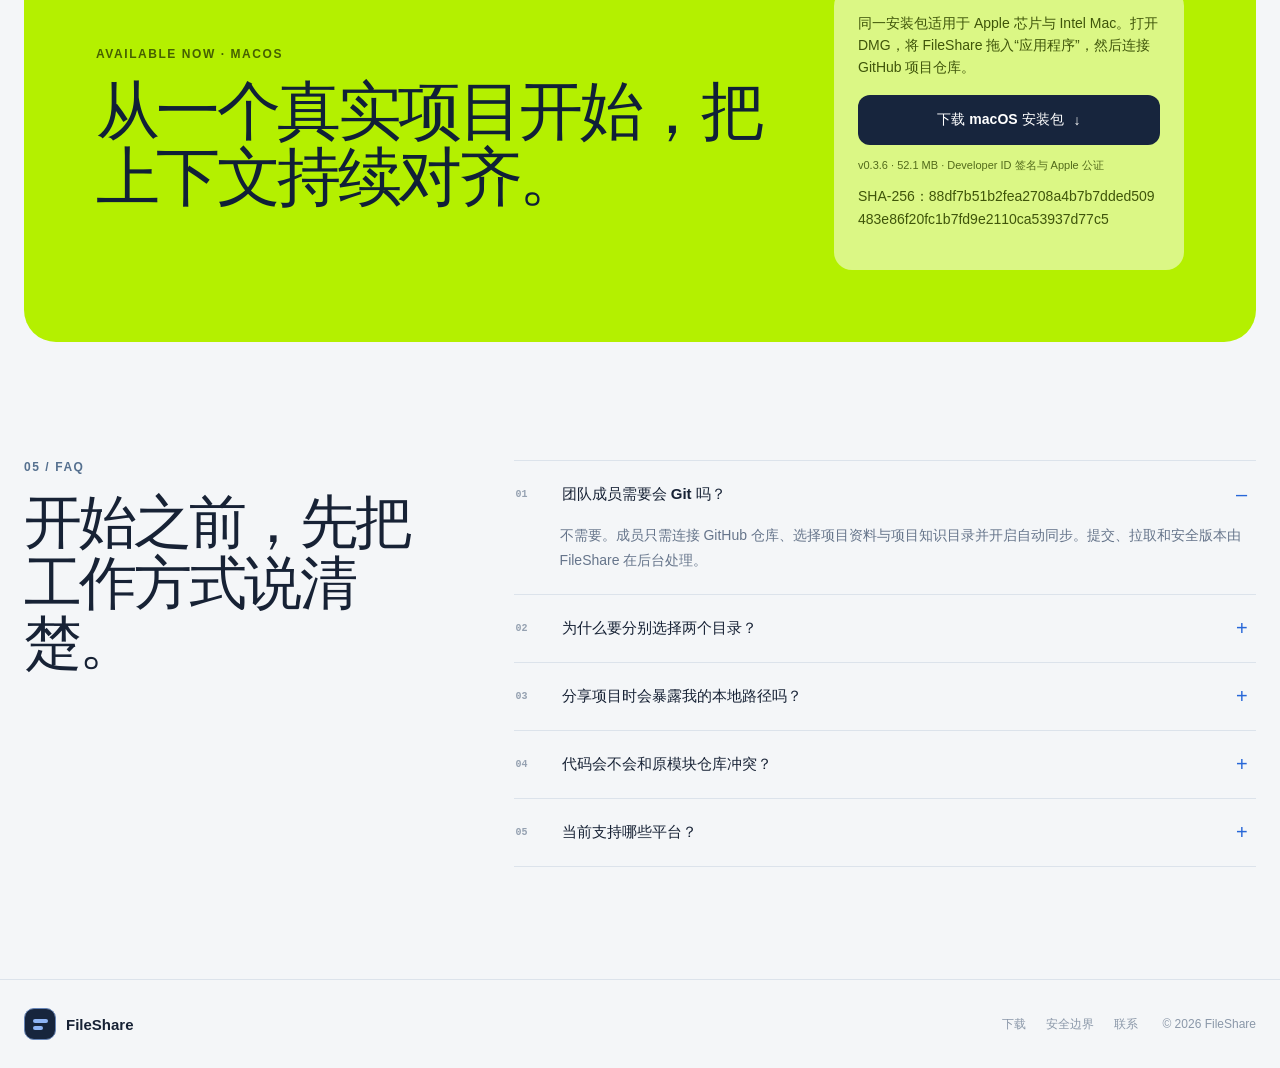
==== commit b744a0a3: "Fix marketing screenshot aspect ratio" ====
--- a/index.html
+++ b/index.html
@@ -20,12 +20,12 @@
     />
     <meta property="og:type" content="website" />
     <meta property="og:locale" content="zh_CN" />
-    <meta property="og:image" content="https://file.shareapi.ai/assets/project-overview.png" />
+    <meta property="og:image" content="https://file.shareapi.ai/assets/project-overview.png?v=0.3.6" />
     <meta name="twitter:card" content="summary_large_image" />
     <link rel="icon" href="/favicon.svg" type="image/svg+xml" />
     <link rel="manifest" href="/app.webmanifest" />
     <title>FileShare｜一个项目，一份完整上下文</title>
-  <link rel="stylesheet" href="/styles.css">
+  <link rel="stylesheet" href="/styles.css?v=0.3.6">
   </head>
   <body>
     <a class="skip-link" href="#content">跳到主要内容</a>
@@ -57,7 +57,7 @@
             <p class="release-note">v0.3.6 · Apple 芯片与 Intel Mac · Developer ID 签名并通过 Apple 公证</p>
           </div>
           <figure class="product-frame">
-            <img src="/assets/project-overview.png" width="1440" height="900" alt="FileShare 当前产品界面，显示 ClawSphere 的项目资料、项目知识、关联源、自动规则与项目动态" />
+            <img src="/assets/project-overview.png?v=0.3.6" width="1440" height="900" alt="FileShare 当前产品界面，显示 ClawSphere 的项目资料、项目知识、关联源、自动规则与项目动态" />
           </figure>
           <div class="proof-strip" aria-label="当前产品能力">
             <span>多项目</span><span>关联源</span><span>自动同步</span><span>业务变化记录</span><span>云端版本浏览</span>
@@ -121,7 +121,7 @@
             </ol>
           </div>
           <figure class="agent-shot">
-            <img src="/assets/project-agent-share.png" width="1440" height="900" alt="FileShare 项目分享窗口，显示可复制给 Agent 的安全安装与绑定提示词" />
+            <img src="/assets/project-agent-share.png?v=0.3.6" width="1440" height="900" alt="FileShare 项目分享窗口，显示可复制给 Agent 的安全安装与绑定提示词" />
           </figure>
         </div>
       </section>
--- a/styles.css
+++ b/styles.css
@@ -116,7 +116,7 @@
       .agent-steps li { counter-increment: agent; display: grid; grid-template-columns: 28px minmax(0, 1fr); gap: 12px; color: #d6deea; font-size: 14px; line-height: 1.6; }
       .agent-steps li::before { content: counter(agent); width: 26px; height: 26px; display: grid; place-content: center; color: #17253d; background: var(--lime); border-radius: 8px; font-size: 11px; font-weight: 850; }
       .agent-shot { margin: 0; padding: 10px; border: 1px solid #354965; border-radius: 20px; background: #22344f; box-shadow: 0 28px 70px rgba(0, 0, 0, 0.24); }
-      .agent-shot img { display: block; width: 100%; border-radius: 12px; }
+      .agent-shot img { display: block; width: 100%; height: auto; aspect-ratio: 8 / 5; object-fit: contain; border-radius: 12px; }
 
       .trust-section { padding: 118px 0; background: #fff; }
       .trust-grid { display: grid; grid-template-columns: minmax(300px, 0.75fr) minmax(0, 1.25fr); gap: 72px; }
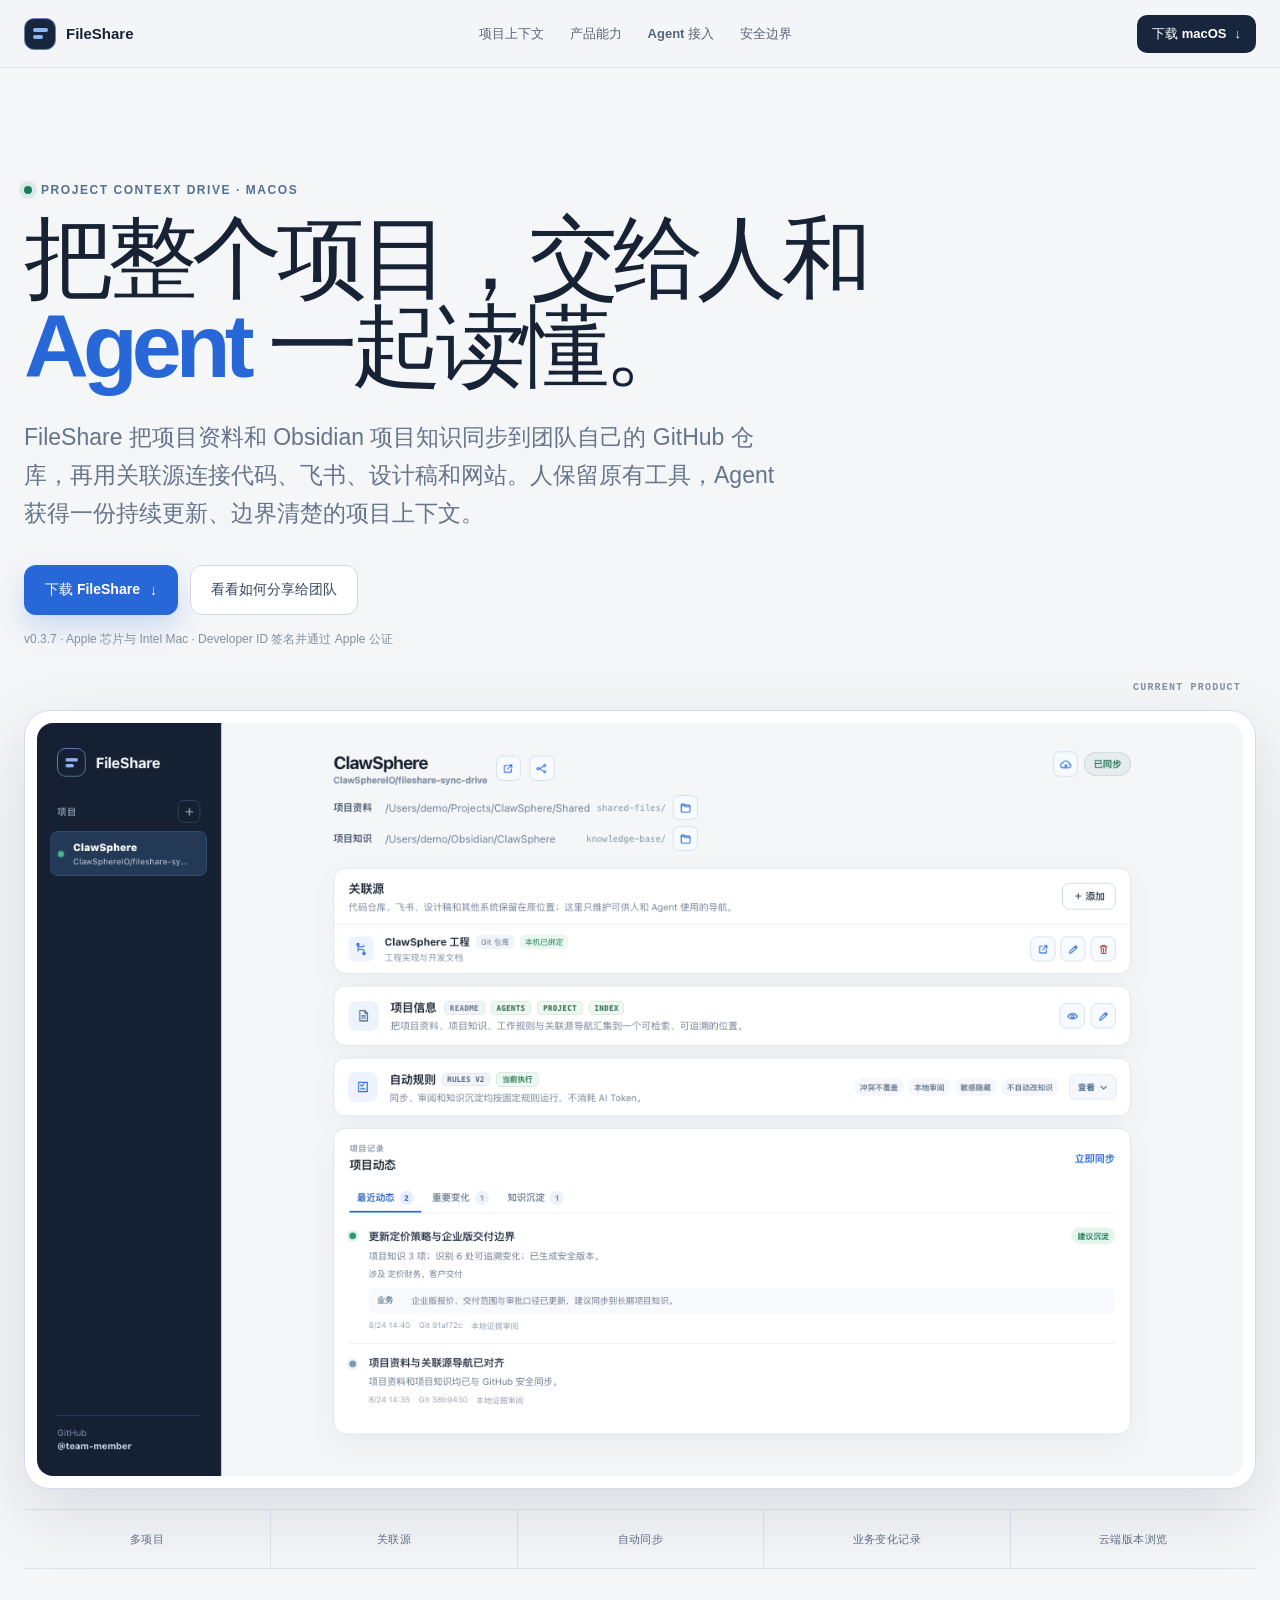
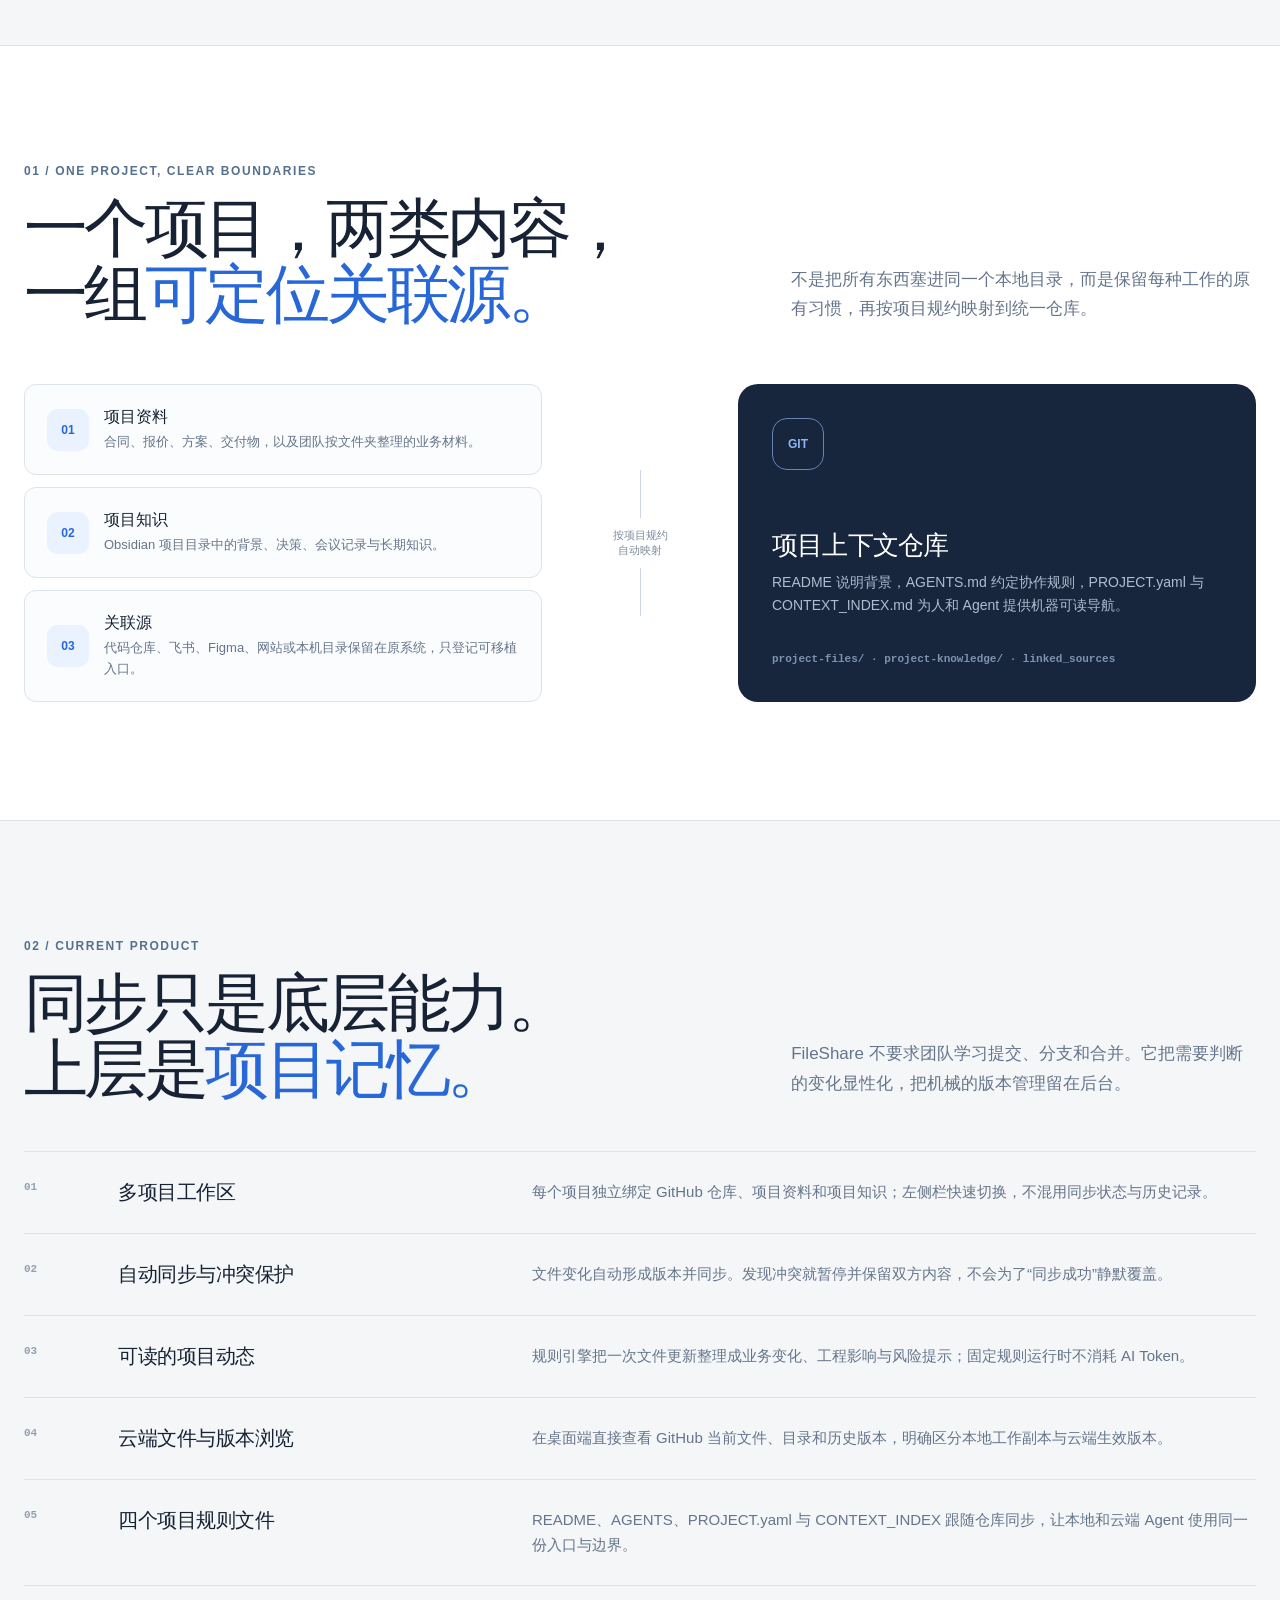
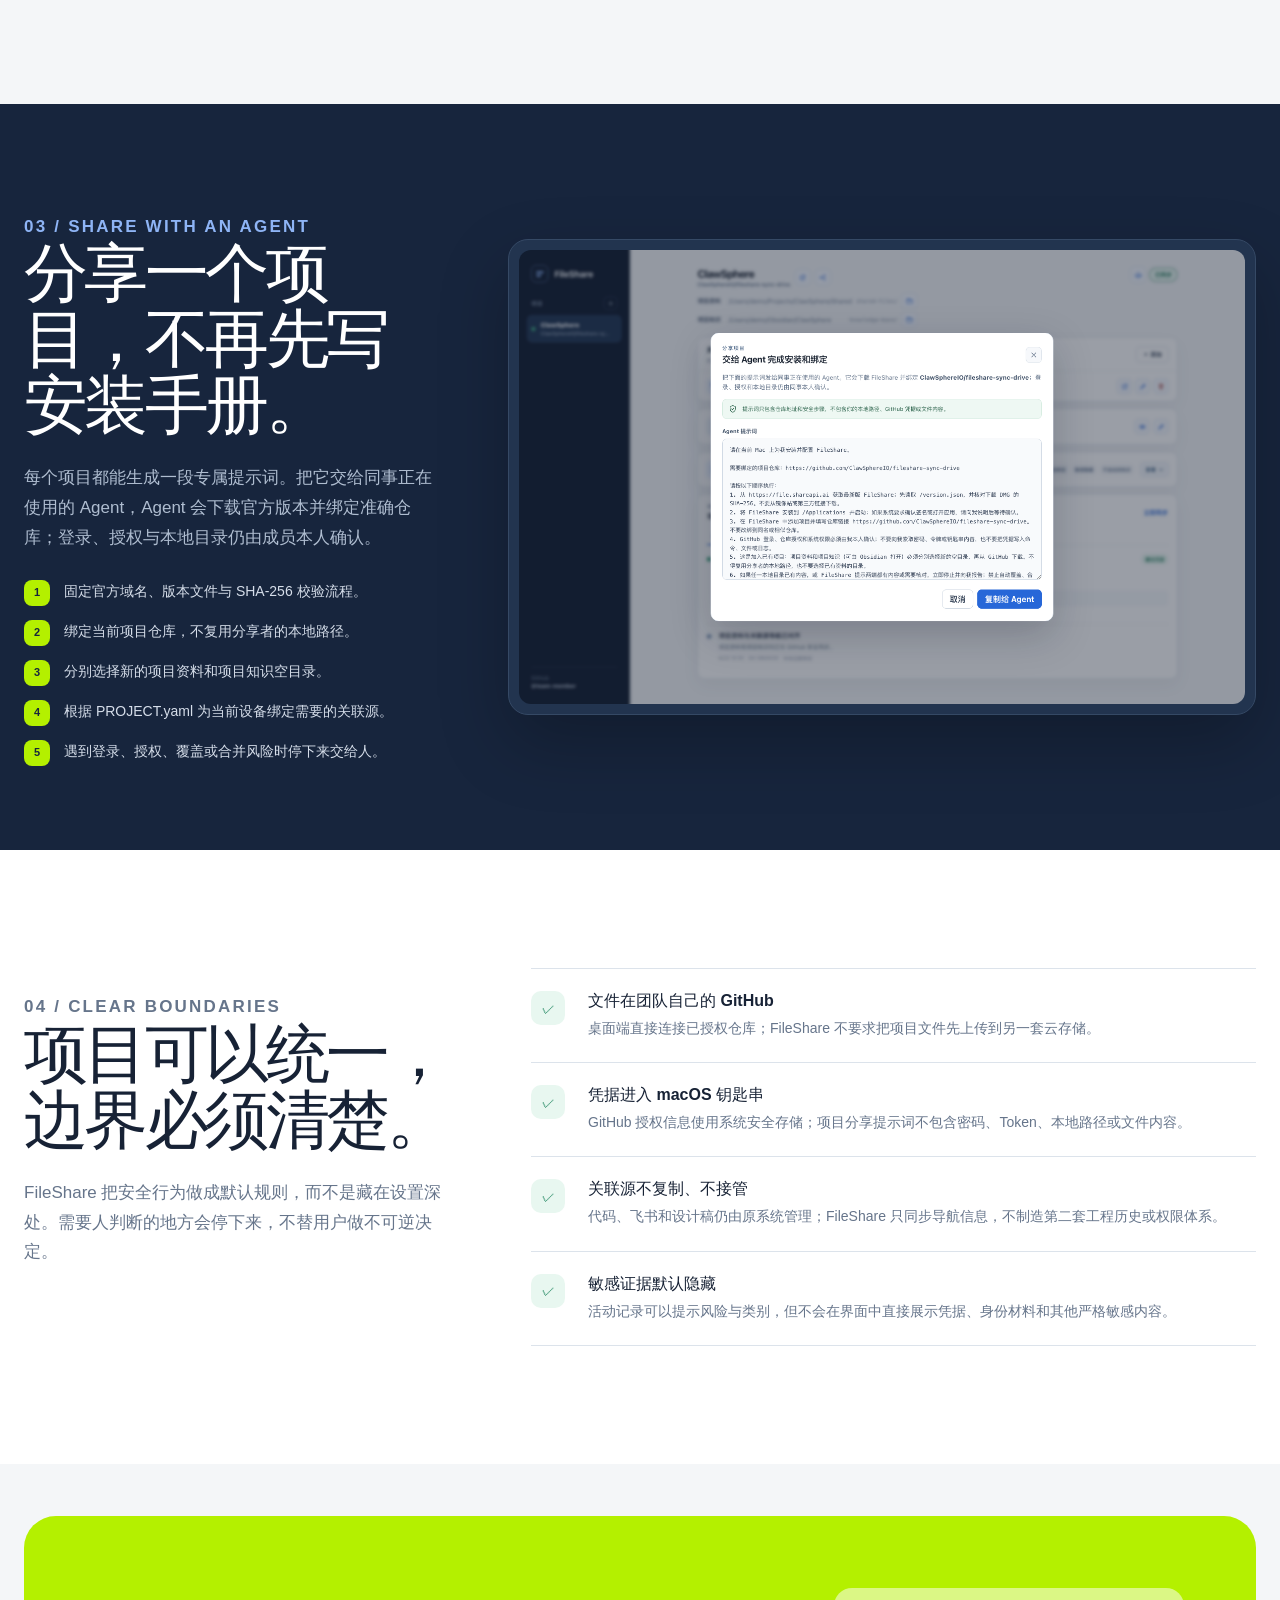
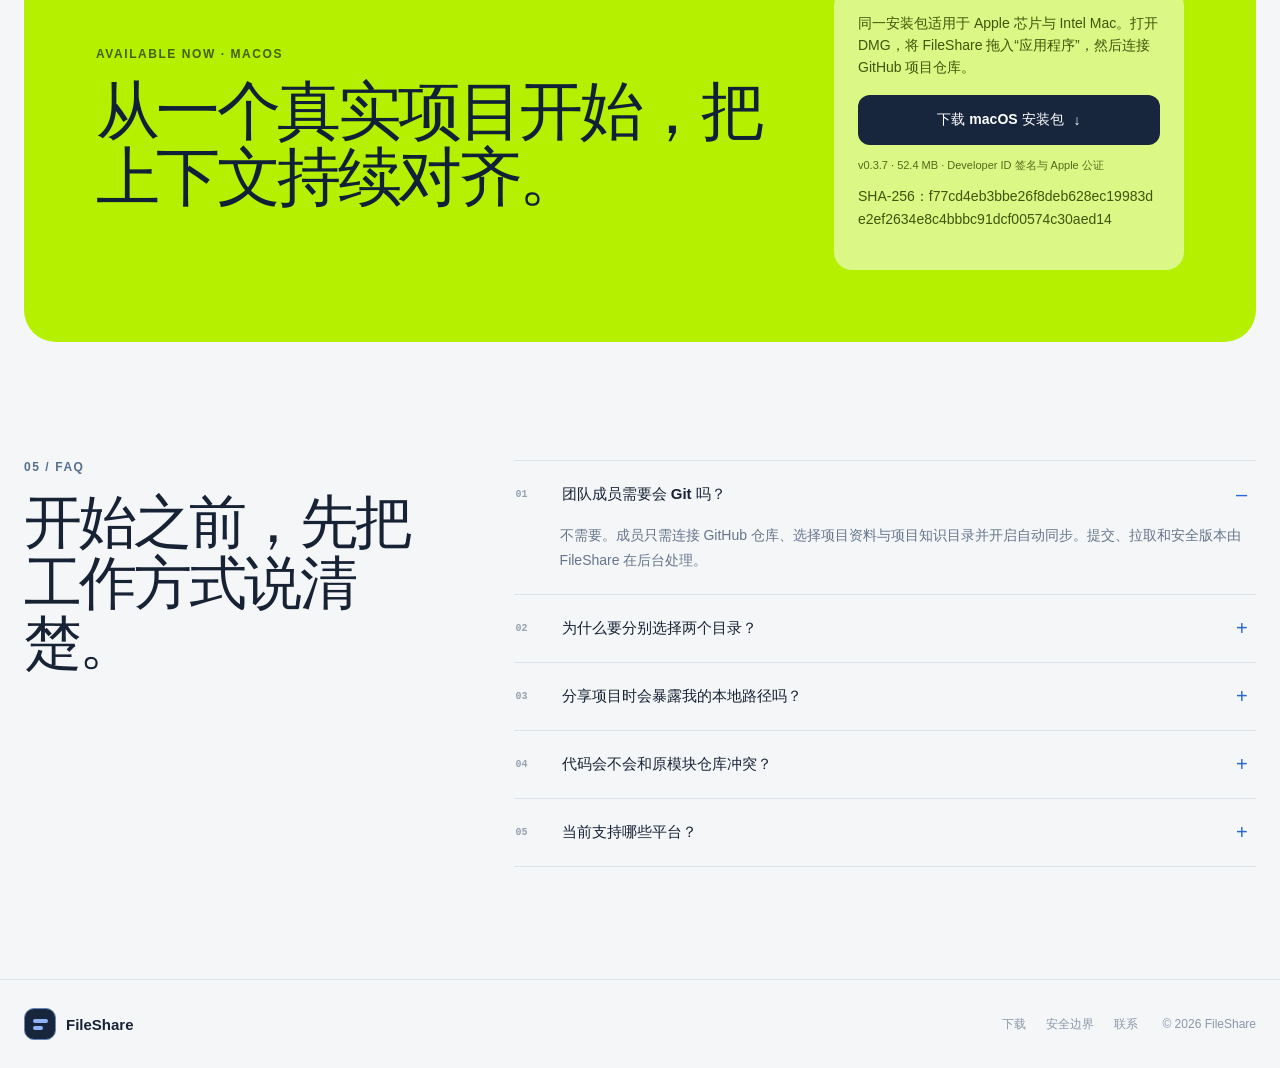
==== commit 022953f9: "Publish FileShare 0.3.7" ====
--- a/index.html
+++ b/index.html
@@ -20,12 +20,12 @@
     />
     <meta property="og:type" content="website" />
     <meta property="og:locale" content="zh_CN" />
-    <meta property="og:image" content="https://file.shareapi.ai/assets/project-overview.png?v=0.3.6" />
+    <meta property="og:image" content="https://file.shareapi.ai/assets/project-overview.png?v=0.3.7" />
     <meta name="twitter:card" content="summary_large_image" />
     <link rel="icon" href="/favicon.svg" type="image/svg+xml" />
     <link rel="manifest" href="/app.webmanifest" />
     <title>FileShare｜一个项目，一份完整上下文</title>
-  <link rel="stylesheet" href="/styles.css?v=0.3.6">
+  <link rel="stylesheet" href="/styles.css?v=0.3.7">
   </head>
   <body>
     <a class="skip-link" href="#content">跳到主要内容</a>
@@ -54,10 +54,10 @@
               <a class="button button-primary" href="/downloads/FileShare.dmg" download>下载 FileShare <span>↓</span></a>
               <a class="button button-secondary" href="#agent">看看如何分享给团队</a>
             </div>
-            <p class="release-note">v0.3.6 · Apple 芯片与 Intel Mac · Developer ID 签名并通过 Apple 公证</p>
+            <p class="release-note">v0.3.7 · Apple 芯片与 Intel Mac · Developer ID 签名并通过 Apple 公证</p>
           </div>
           <figure class="product-frame">
-            <img src="/assets/project-overview.png?v=0.3.6" width="1440" height="900" alt="FileShare 当前产品界面，显示 ClawSphere 的项目资料、项目知识、关联源、自动规则与项目动态" />
+            <img src="/assets/project-overview.png?v=0.3.7" width="1440" height="900" alt="FileShare 当前产品界面，显示 ClawSphere 的项目资料、项目知识、关联源、自动规则与项目动态" />
           </figure>
           <div class="proof-strip" aria-label="当前产品能力">
             <span>多项目</span><span>关联源</span><span>自动同步</span><span>业务变化记录</span><span>云端版本浏览</span>
@@ -121,7 +121,7 @@
             </ol>
           </div>
           <figure class="agent-shot">
-            <img src="/assets/project-agent-share.png?v=0.3.6" width="1440" height="900" alt="FileShare 项目分享窗口，显示可复制给 Agent 的安全安装与绑定提示词" />
+            <img src="/assets/project-agent-share.png?v=0.3.7" width="1440" height="900" alt="FileShare 项目分享窗口，显示可复制给 Agent 的安全安装与绑定提示词" />
           </figure>
         </div>
       </section>
@@ -149,8 +149,8 @@
             <div class="download-action">
               <p>同一安装包适用于 Apple 芯片与 Intel Mac。打开 DMG，将 FileShare 拖入“应用程序”，然后连接 GitHub 项目仓库。</p>
               <a class="button" href="/downloads/FileShare.dmg" download>下载 macOS 安装包 <span>↓</span></a>
-              <small>v0.3.6 · 52.1 MB · Developer ID 签名与 Apple 公证</small>
-              <p class="checksum">SHA-256：88df7b51b2fea2708a4b7b7dded509483e86f20fc1b7fd9e2110ca53937d77c5</p>
+              <small>v0.3.7 · 52.4 MB · Developer ID 签名与 Apple 公证</small>
+              <p class="checksum">SHA-256：f77cd4eb3bbe26f8deb628ec19983de2ef2634e8c4bbbc91dcf00574c30aed14</p>
             </div>
           </div>
         </div>
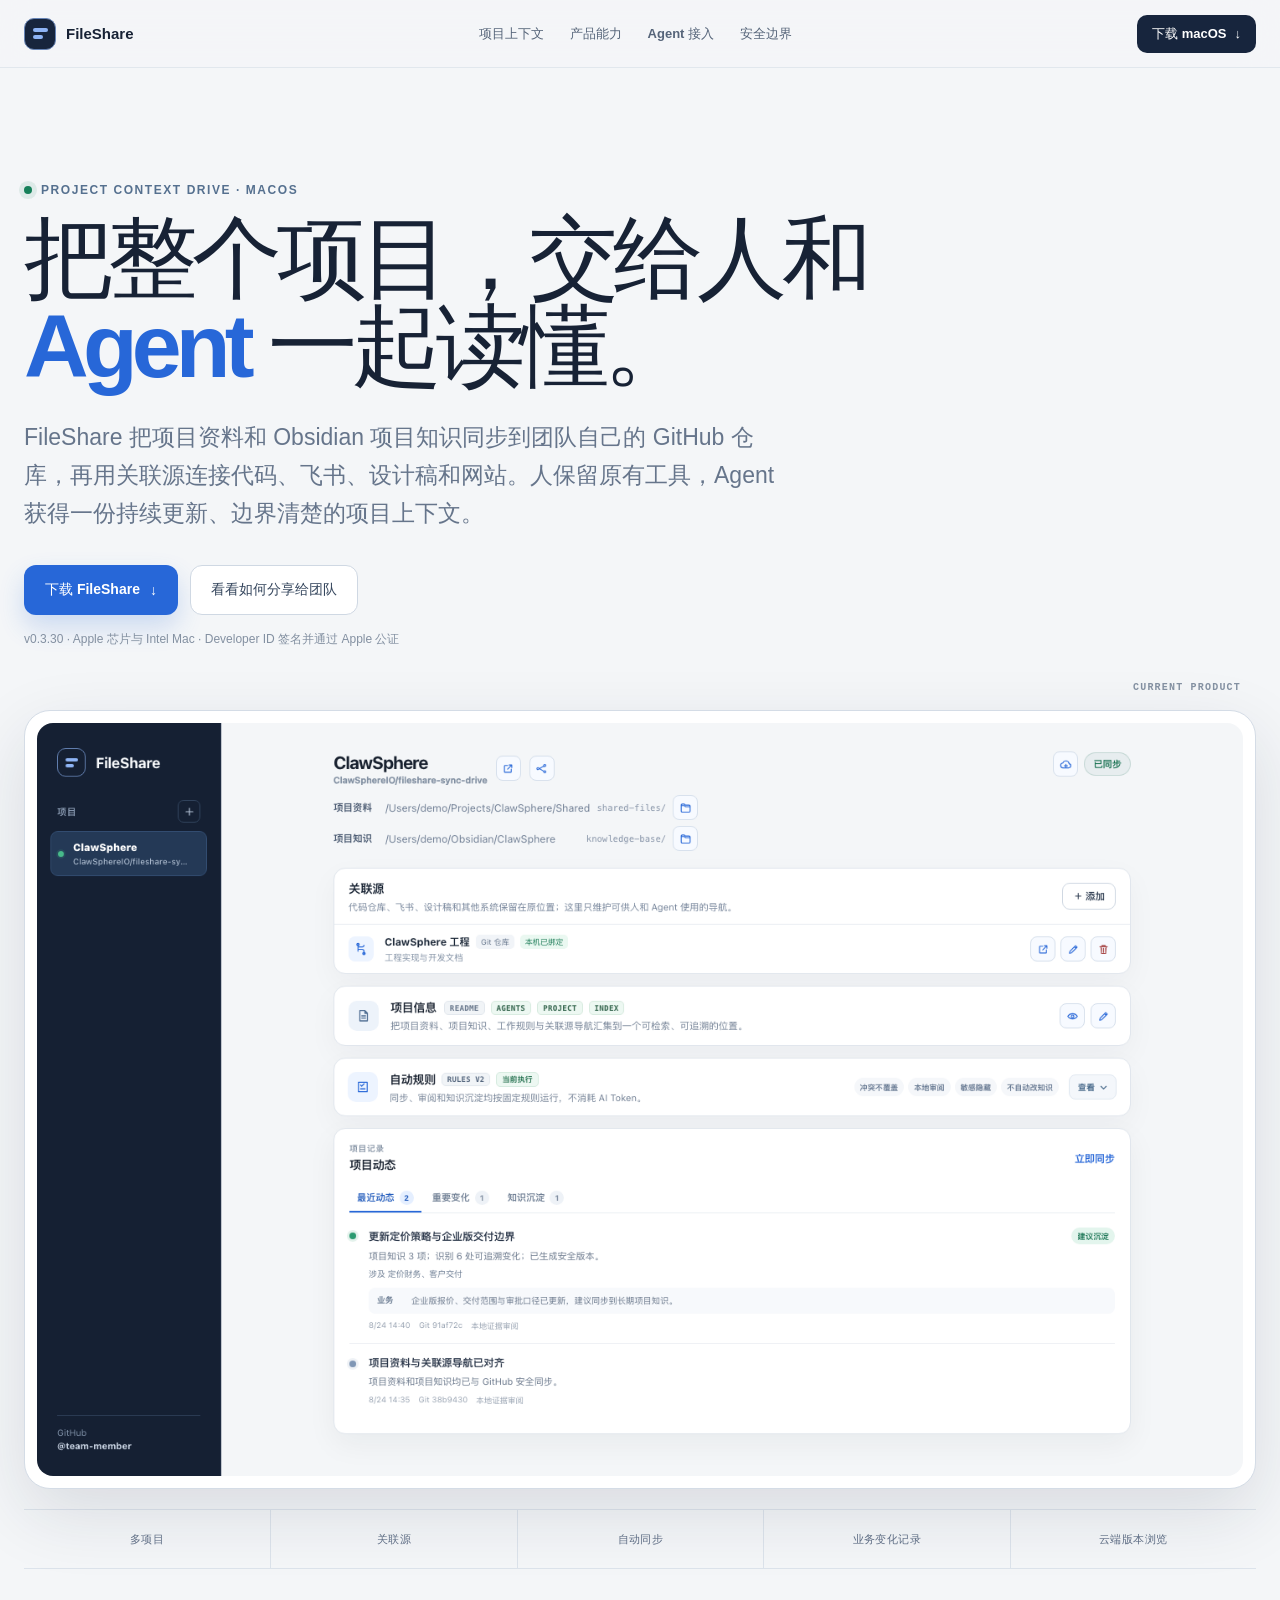
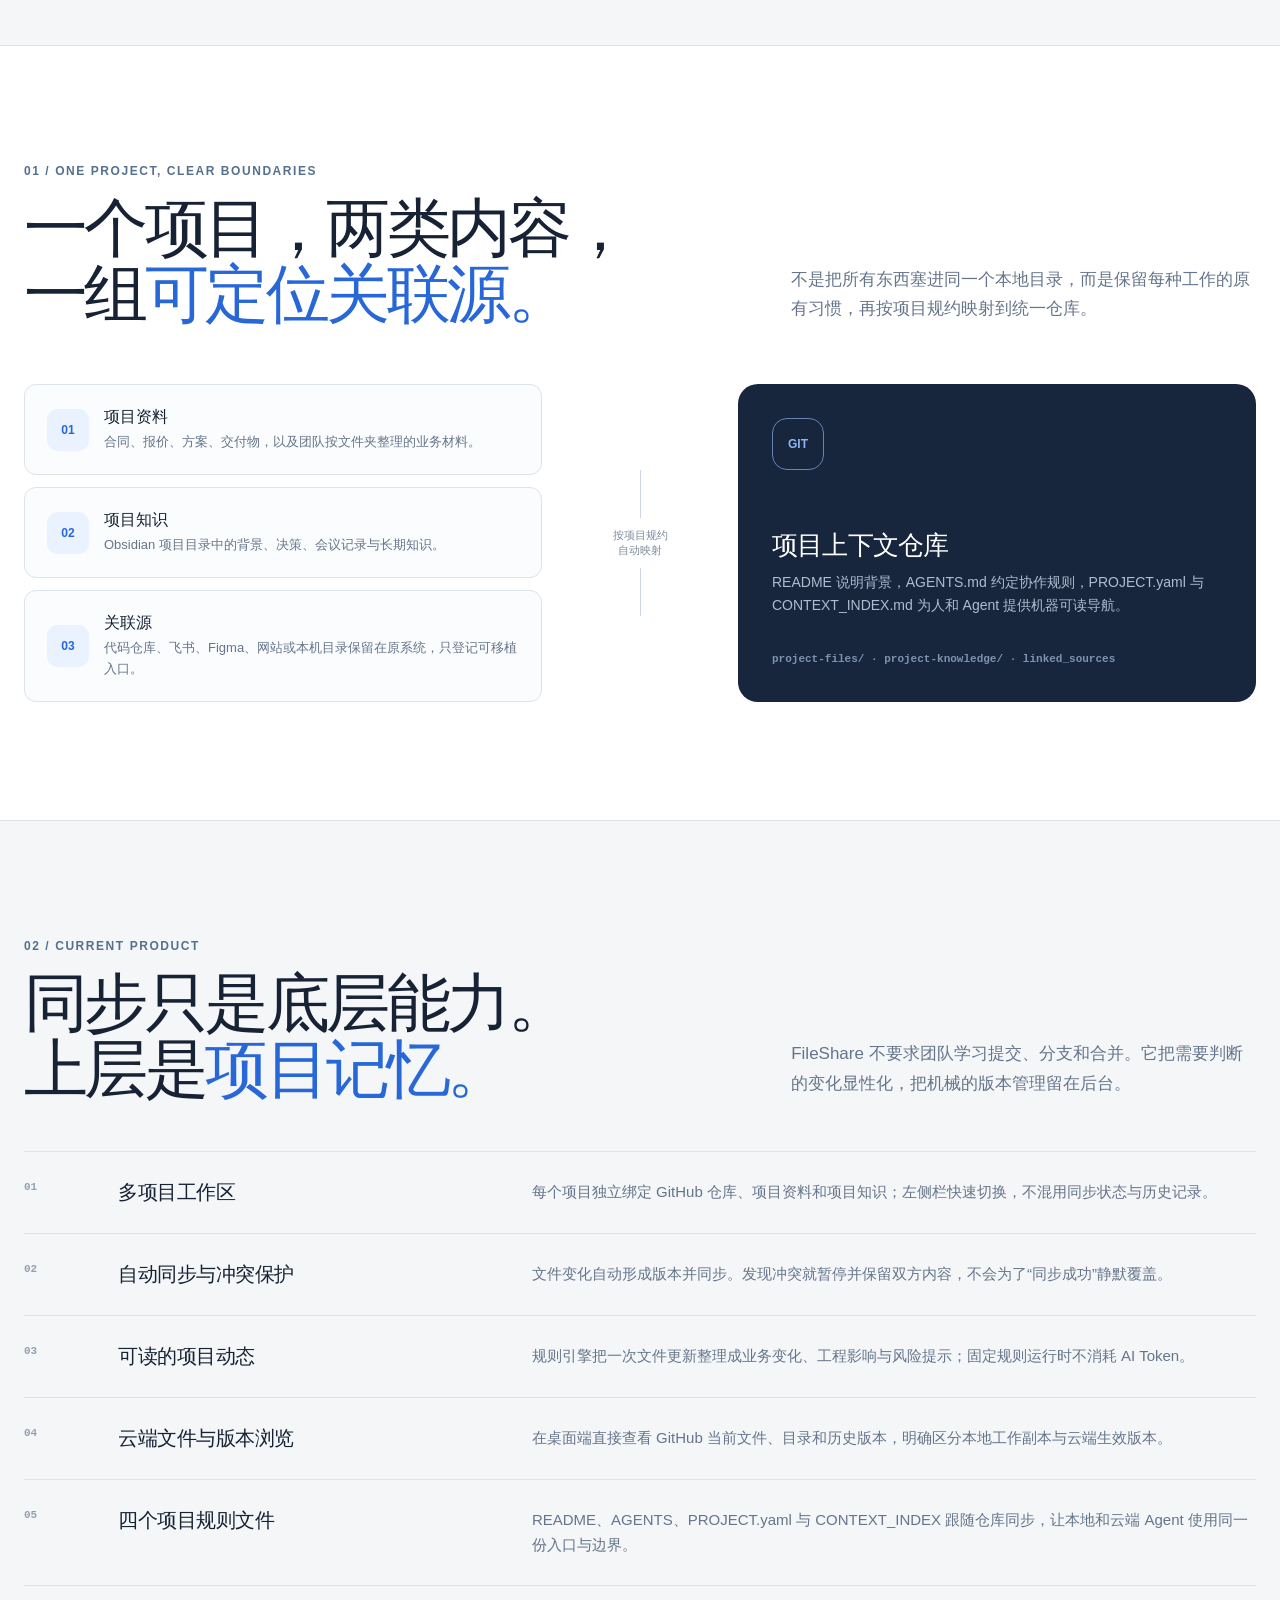
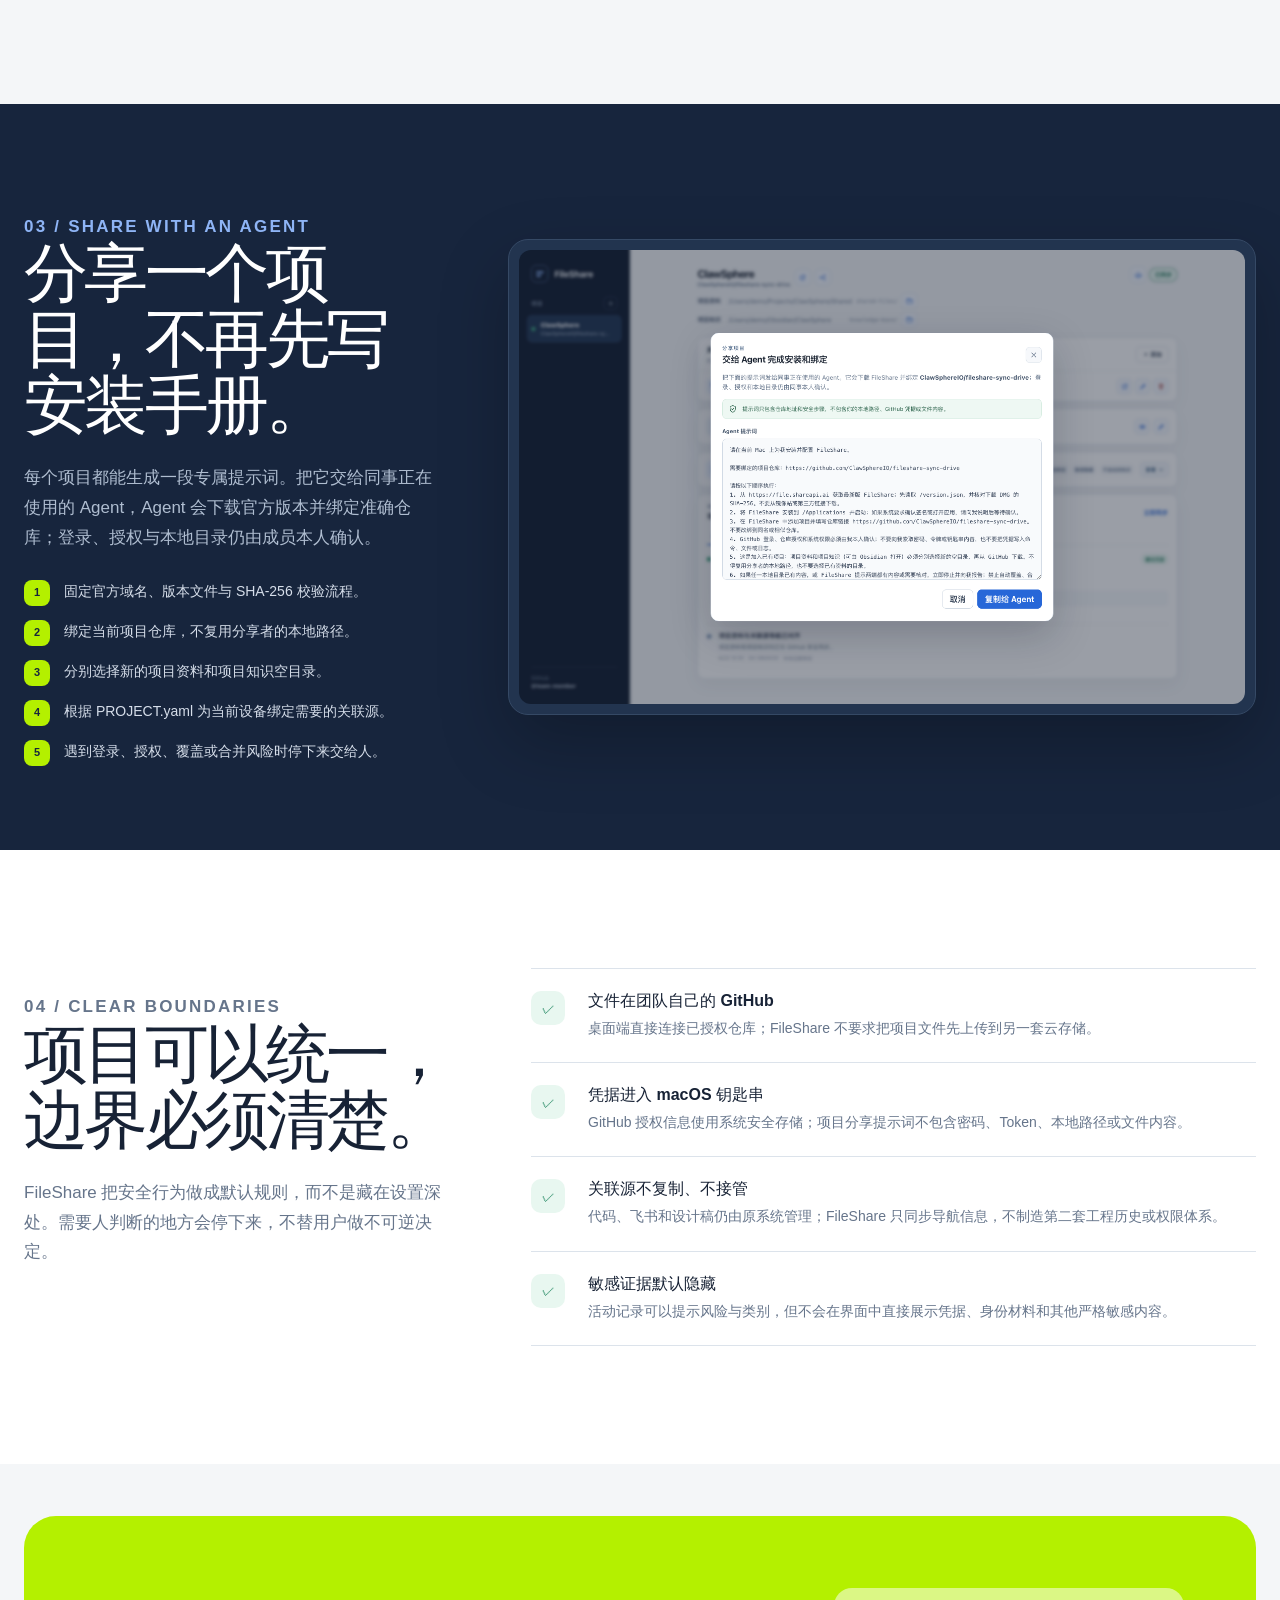
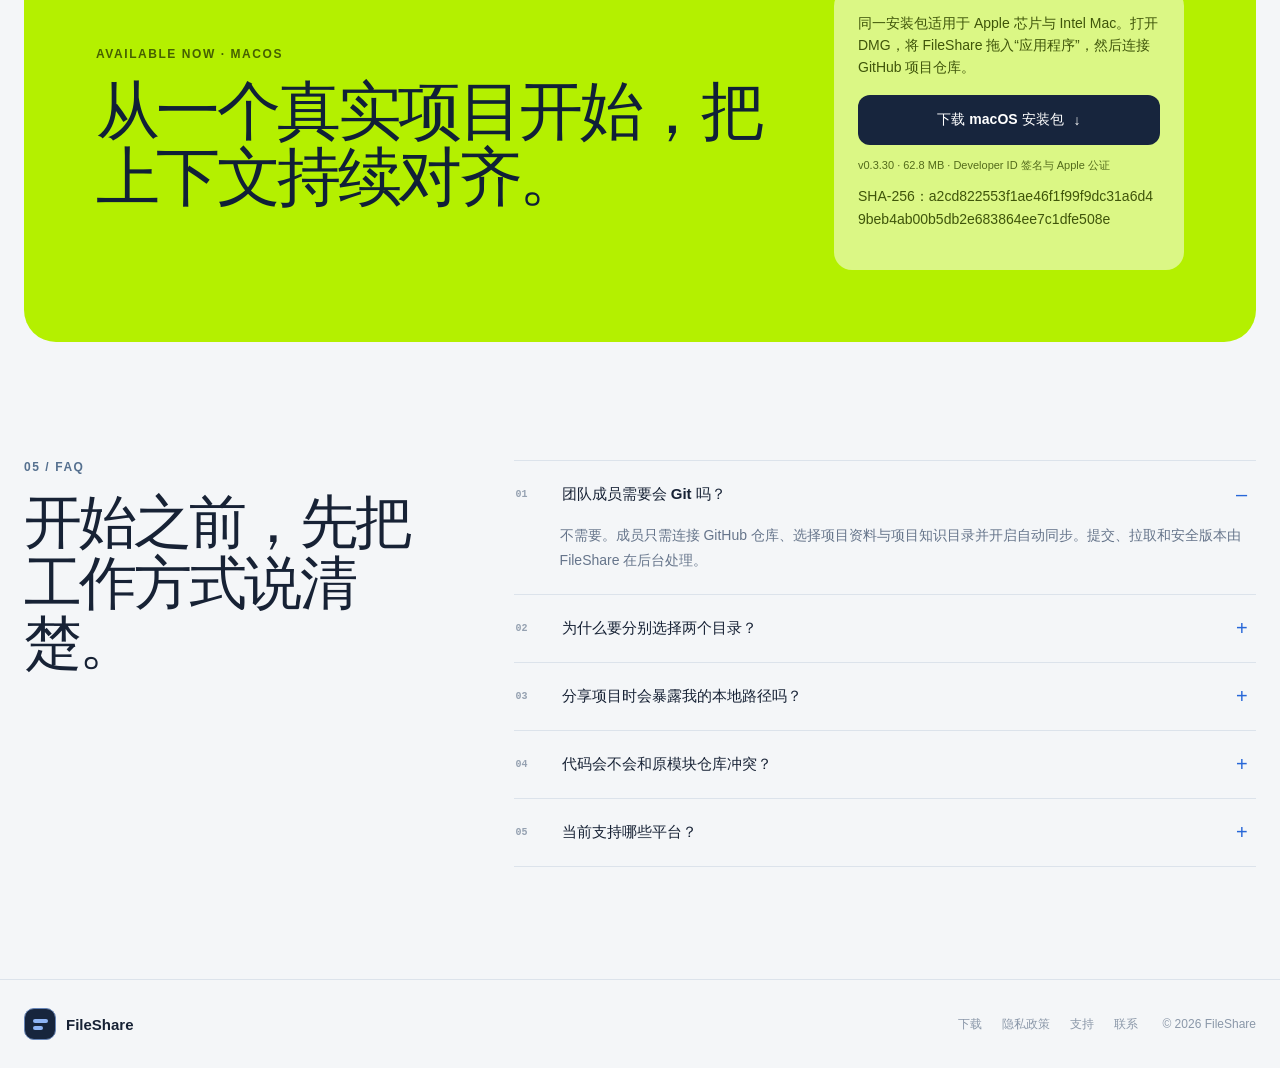
==== commit 4aee8929: "Publish FileShare 0.3.30" ====
--- a/index.html
+++ b/index.html
@@ -20,12 +20,12 @@
     />
     <meta property="og:type" content="website" />
     <meta property="og:locale" content="zh_CN" />
-    <meta property="og:image" content="https://file.shareapi.ai/assets/project-overview.png?v=0.3.7" />
+    <meta property="og:image" content="https://file.shareapi.ai/assets/project-overview.png?v=0.3.30" />
     <meta name="twitter:card" content="summary_large_image" />
     <link rel="icon" href="/favicon.svg" type="image/svg+xml" />
     <link rel="manifest" href="/app.webmanifest" />
     <title>FileShare｜一个项目，一份完整上下文</title>
-  <link rel="stylesheet" href="/styles.css?v=0.3.7">
+  <link rel="stylesheet" href="/styles.css?v=0.3.30">
   </head>
   <body>
     <a class="skip-link" href="#content">跳到主要内容</a>
@@ -54,10 +54,10 @@
               <a class="button button-primary" href="/downloads/FileShare.dmg" download>下载 FileShare <span>↓</span></a>
               <a class="button button-secondary" href="#agent">看看如何分享给团队</a>
             </div>
-            <p class="release-note">v0.3.7 · Apple 芯片与 Intel Mac · Developer ID 签名并通过 Apple 公证</p>
+            <p class="release-note">v0.3.30 · Apple 芯片与 Intel Mac · Developer ID 签名并通过 Apple 公证</p>
           </div>
           <figure class="product-frame">
-            <img src="/assets/project-overview.png?v=0.3.7" width="1440" height="900" alt="FileShare 当前产品界面，显示 ClawSphere 的项目资料、项目知识、关联源、自动规则与项目动态" />
+            <img src="/assets/project-overview.png?v=0.3.30" width="1440" height="900" alt="FileShare 当前产品界面，显示 ClawSphere 的项目资料、项目知识、关联源、自动规则与项目动态" />
           </figure>
           <div class="proof-strip" aria-label="当前产品能力">
             <span>多项目</span><span>关联源</span><span>自动同步</span><span>业务变化记录</span><span>云端版本浏览</span>
@@ -121,7 +121,7 @@
             </ol>
           </div>
           <figure class="agent-shot">
-            <img src="/assets/project-agent-share.png?v=0.3.7" width="1440" height="900" alt="FileShare 项目分享窗口，显示可复制给 Agent 的安全安装与绑定提示词" />
+            <img src="/assets/project-agent-share.png?v=0.3.30" width="1440" height="900" alt="FileShare 项目分享窗口，显示可复制给 Agent 的安全安装与绑定提示词" />
           </figure>
         </div>
       </section>
@@ -149,8 +149,8 @@
             <div class="download-action">
               <p>同一安装包适用于 Apple 芯片与 Intel Mac。打开 DMG，将 FileShare 拖入“应用程序”，然后连接 GitHub 项目仓库。</p>
               <a class="button" href="/downloads/FileShare.dmg" download>下载 macOS 安装包 <span>↓</span></a>
-              <small>v0.3.7 · 52.4 MB · Developer ID 签名与 Apple 公证</small>
-              <p class="checksum">SHA-256：f77cd4eb3bbe26f8deb628ec19983de2ef2634e8c4bbbc91dcf00574c30aed14</p>
+              <small>v0.3.30 · 62.8 MB · Developer ID 签名与 Apple 公证</small>
+              <p class="checksum">SHA-256：a2cd822553f1ae46f1f99f9dc31a6d49beb4ab00b5db2e683864ee7c1dfe508e</p>
             </div>
           </div>
         </div>
@@ -172,7 +172,7 @@
 
     <footer>
       <a class="brand" href="#top"><span class="brand-mark" aria-hidden="true"><i></i><i></i></span><span>FileShare</span></a>
-      <div class="footer-links"><a href="/downloads/FileShare.dmg">下载</a><a href="#security">安全边界</a><a href="mailto:github@clawsphere.cn">联系</a></div>
+      <div class="footer-links"><a href="/downloads/FileShare.dmg">下载</a><a href="/privacy.html">隐私政策</a><a href="/support.html">支持</a><a href="mailto:github@clawsphere.cn">联系</a></div>
       <span>© 2026 FileShare</span>
     </footer>
   </body>
--- a/styles.css
+++ b/styles.css
@@ -154,6 +154,27 @@
       .footer-links a { text-decoration: none; }
       .footer-links a:hover { color: var(--ink); }
 
+      .legal-page { min-height: calc(100vh - 137px); padding: clamp(64px, 9vw, 112px) 0; }
+      .legal-shell { width: min(calc(100% - 48px), 860px); margin-inline: auto; }
+      .legal-shell .eyebrow { margin-bottom: 20px; }
+      .legal-shell h1 { max-width: 760px; margin-bottom: 24px; font-size: clamp(44px, 7vw, 72px); }
+      .legal-lead { max-width: 760px; color: var(--muted); font-size: 18px; line-height: 1.75; }
+      .legal-meta { margin: 26px 0 0; padding: 14px 16px; color: #4f6179; border: 1px solid var(--line); border-radius: 12px; background: #fff; font-size: 13px; }
+      .legal-content { margin-top: 52px; display: grid; gap: 38px; }
+      .legal-content section { scroll-margin-top: 90px; }
+      .legal-content h2 { margin-bottom: 12px; font-size: 25px; letter-spacing: -0.025em; }
+      .legal-content h3 { margin: 20px 0 8px; font-size: 17px; }
+      .legal-content p, .legal-content li { color: #526177; font-size: 15px; line-height: 1.8; }
+      .legal-content ul, .legal-content ol { margin: 12px 0 0; padding-left: 22px; }
+      .legal-content li + li { margin-top: 8px; }
+      .legal-content a { color: var(--blue); text-underline-offset: 3px; }
+      .legal-callout { padding: 20px; border: 1px solid #cddbef; border-radius: 16px; background: var(--blue-soft); }
+      .legal-callout p:last-child { margin-bottom: 0; }
+      .support-grid { margin-top: 26px; display: grid; grid-template-columns: repeat(2, minmax(0, 1fr)); gap: 14px; }
+      .support-card { padding: 22px; border: 1px solid var(--line); border-radius: 16px; background: #fff; }
+      .support-card h2 { font-size: 18px; }
+      .support-card p { margin-bottom: 0; font-size: 14px; }
+
       @media (max-width: 900px) {
         nav { display: none; }
         .section-head, .agent-grid, .trust-grid, .download-panel, .faq-grid { grid-template-columns: 1fr; gap: 34px; }
@@ -190,6 +211,8 @@
         .download-panel { padding: 30px 22px; border-radius: 22px; }
         details p { margin-left: 0; }
         footer { grid-template-columns: 1fr; }
+        .legal-shell { width: min(calc(100% - 32px), 860px); }
+        .support-grid { grid-template-columns: 1fr; }
       }
       @media (prefers-reduced-motion: reduce) {
         html { scroll-behavior: auto; }
